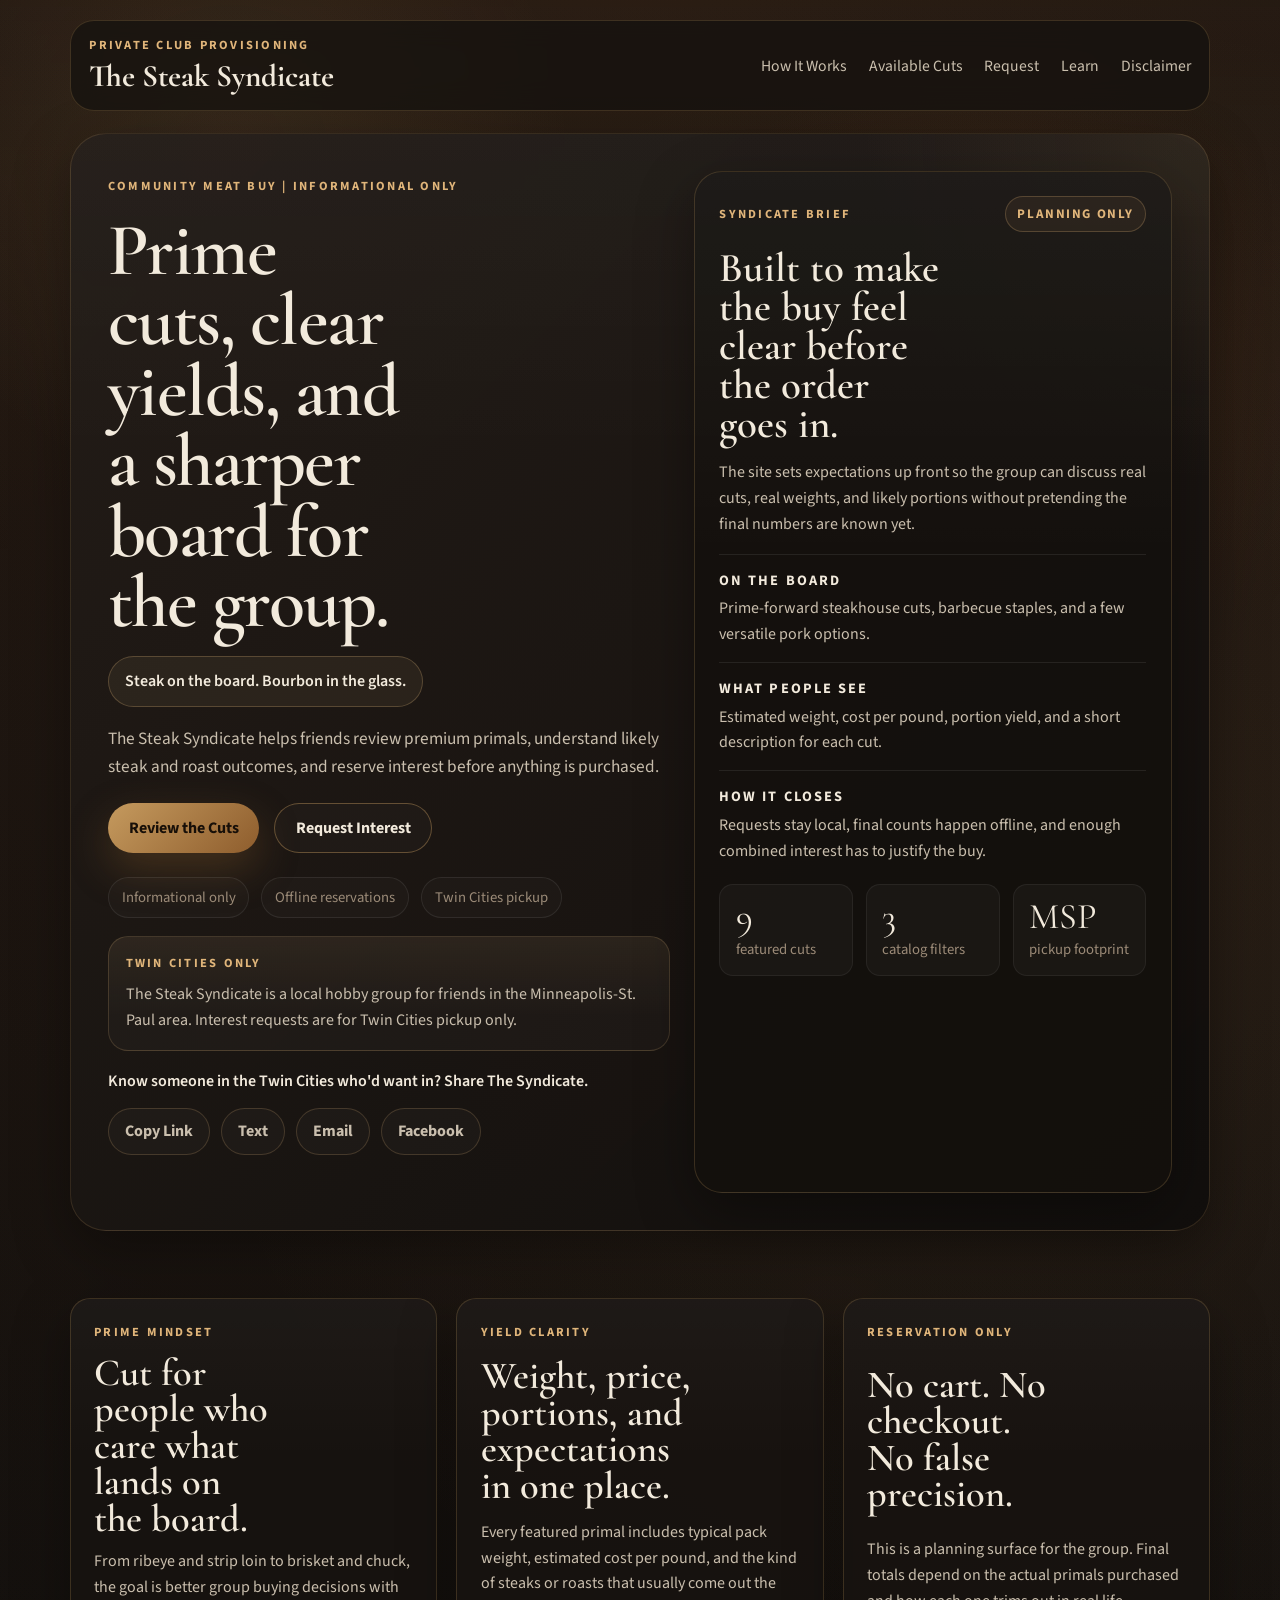
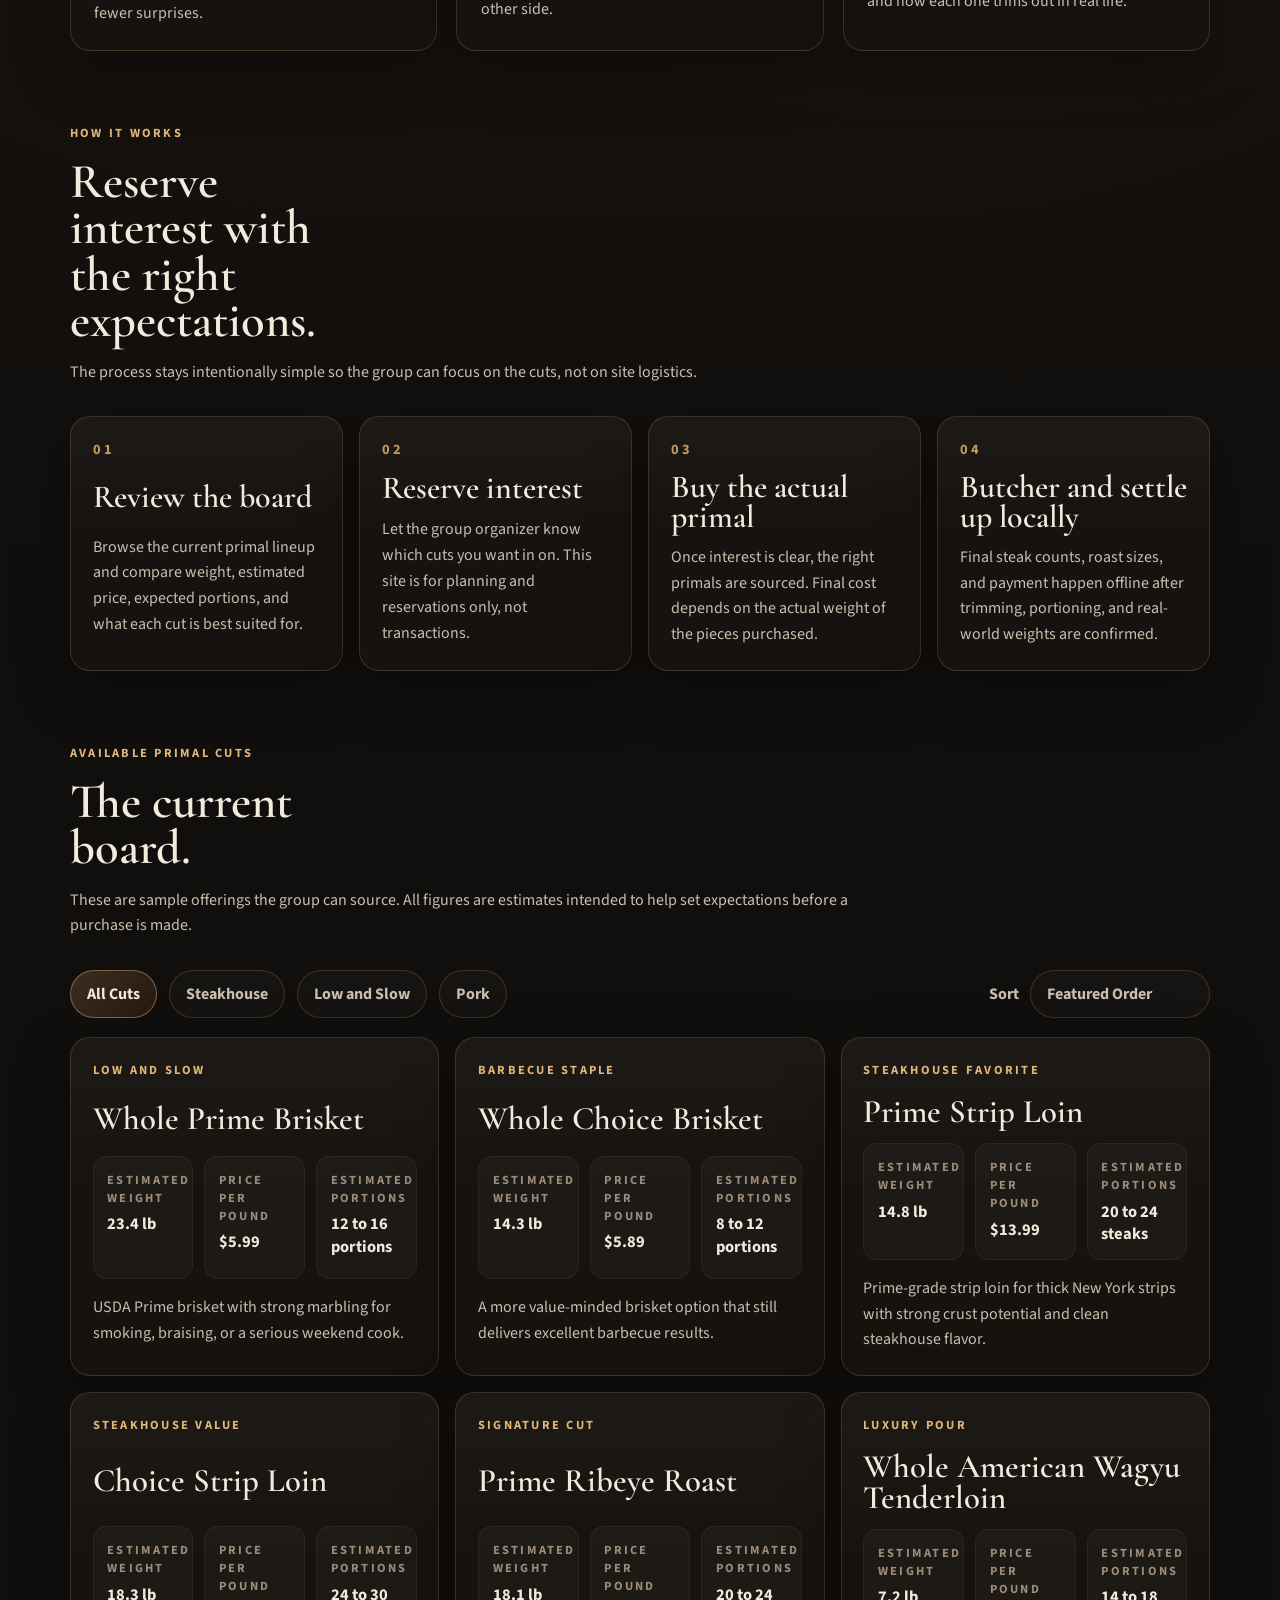
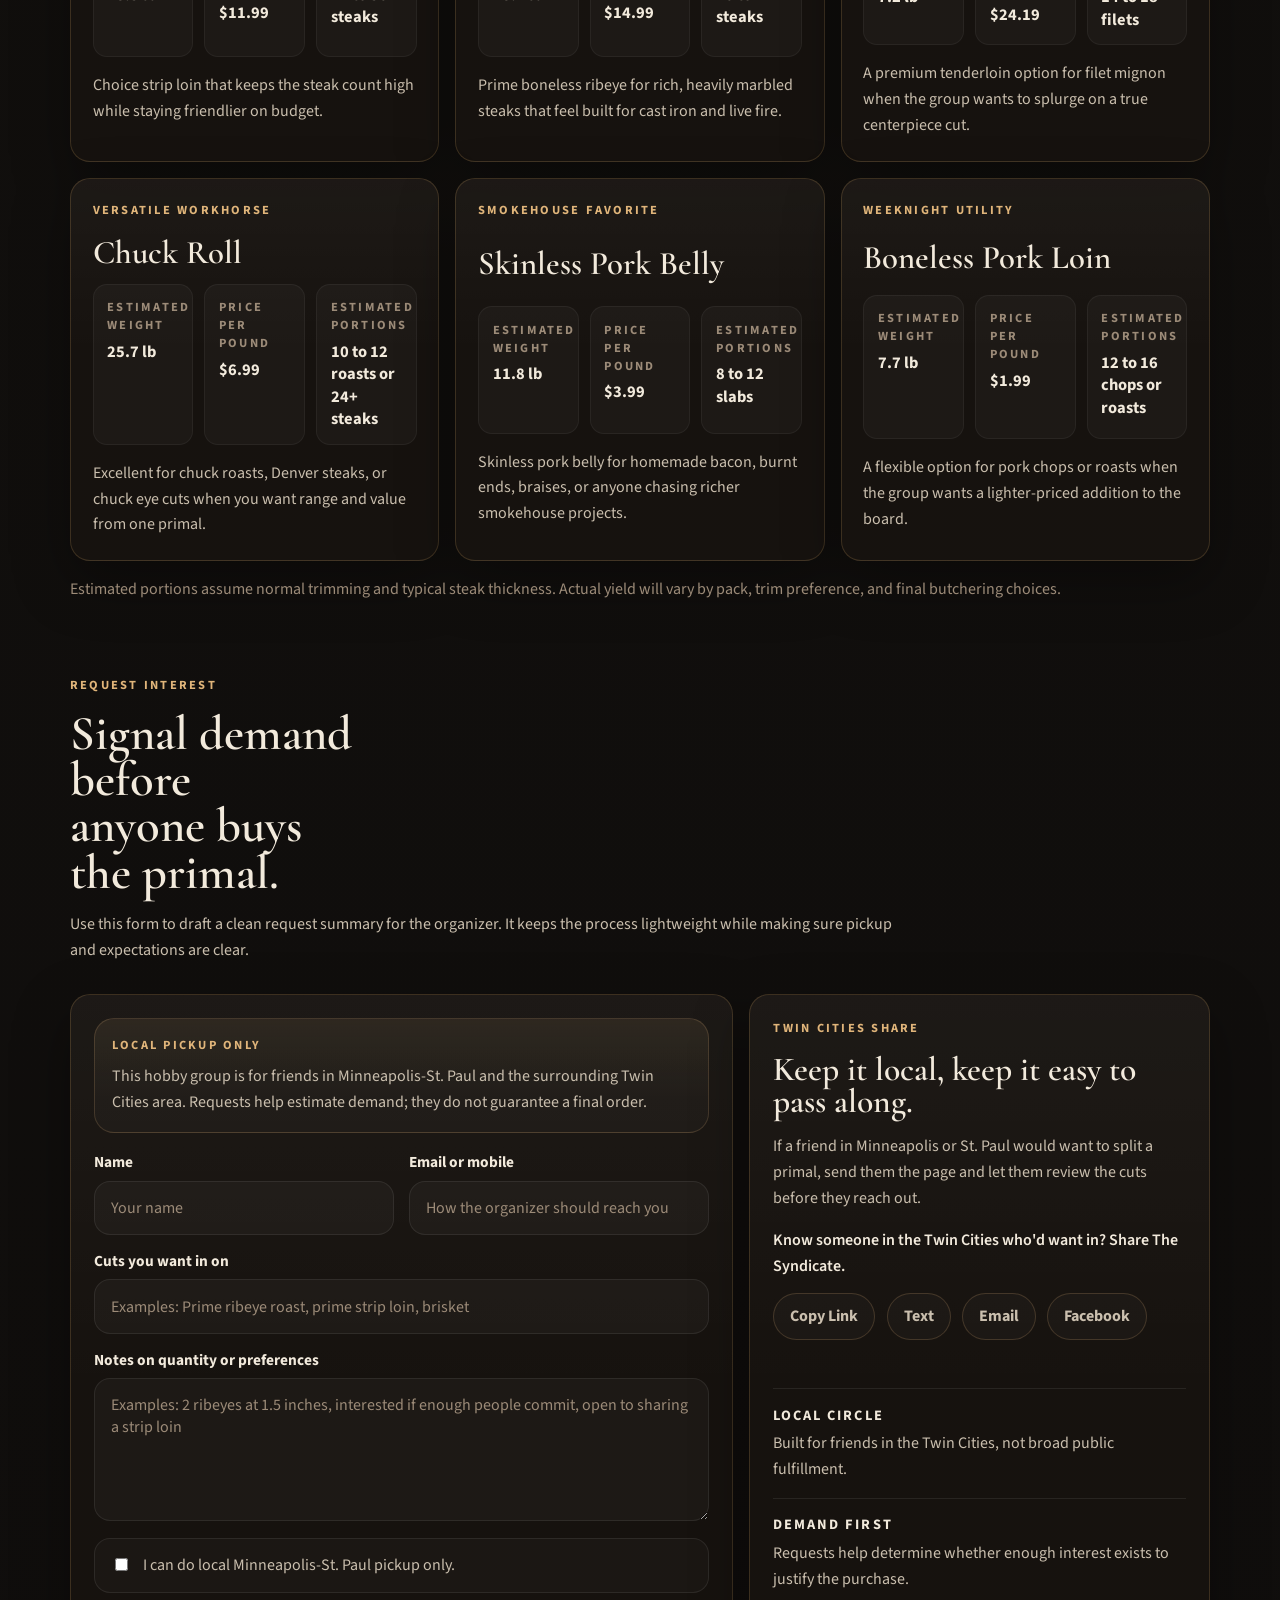
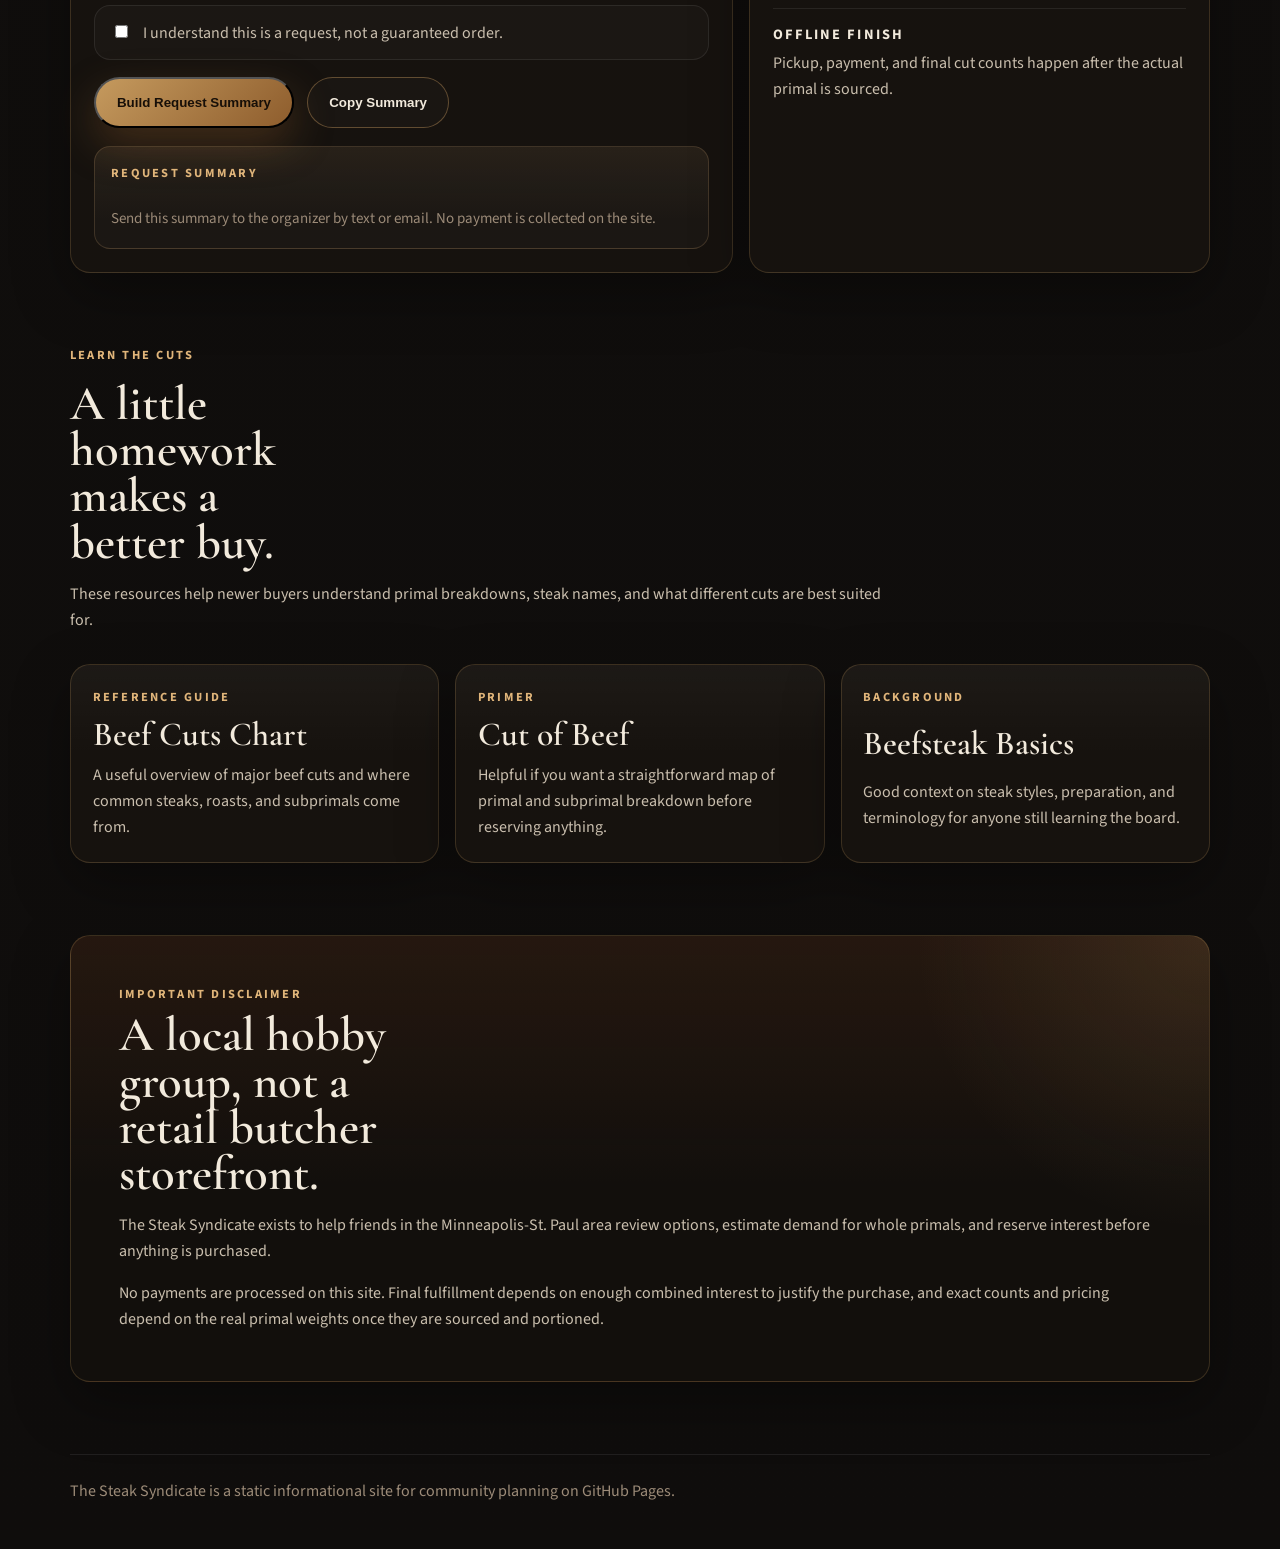
==== index.html @ d4871a05 "order submissions" ====
<!DOCTYPE html>
<html lang="en">
<head>
  <meta charset="UTF-8" />
  <meta name="viewport" content="width=device-width, initial-scale=1.0" />
  <title>The Steak Syndicate | Community Meat Buy Planning</title>
  <meta
    name="description"
    content="The Steak Syndicate helps friends plan premium primal buys, understand yields, and reserve interest before purchase."
  />
  <link rel="preconnect" href="https://fonts.googleapis.com" />
  <link rel="preconnect" href="https://fonts.gstatic.com" crossorigin />
  <link
    href="https://fonts.googleapis.com/css2?family=Cormorant+Garamond:wght@500;600;700&family=Source+Sans+3:wght@400;500;600;700&display=swap"
    rel="stylesheet"
  />
  <link rel="stylesheet" href="styles.css" />
</head>
<body>
  <div class="site-shell">
    <!-- Hero / Navigation -->
    <header class="hero" id="top">
      <div class="hero-overlay"></div>
      <nav class="topbar" aria-label="Primary">
        <a class="brand" href="#top">
          <span class="brand-kicker">Private Club Provisioning</span>
          <span class="brand-name">The Steak Syndicate</span>
        </a>
        <div class="nav-links">
          <a href="#how-it-works">How It Works</a>
          <a href="#cuts">Available Cuts</a>
          <a href="#request">Request</a>
          <a href="#education">Learn</a>
          <a href="#disclaimer">Disclaimer</a>
        </div>
      </nav>

      <div class="hero-frame">
        <div class="hero-grid">
          <div class="hero-copy reveal">
            <p class="eyebrow">Community Meat Buy | Informational Only</p>
            <h1>Prime cuts, clear yields, and a sharper board for the group.</h1>
            <p class="hero-tagline" id="hero-tagline" aria-live="polite">
              Where prime steaks meet bourbon and fire.
            </p>
            <p class="hero-intro">
              The Steak Syndicate helps friends review premium primals, understand likely steak and
              roast outcomes, and reserve interest before anything is purchased.
            </p>
            <div class="hero-actions">
              <a class="button button-primary" href="#cuts">Review the Cuts</a>
              <a class="button button-secondary" href="#request">Request Interest</a>
            </div>
            <div class="hero-meta" aria-label="Hero highlights">
              <span>Informational only</span>
              <span>Offline reservations</span>
              <span>Twin Cities pickup</span>
            </div>
            <div class="local-notice local-notice-hero">
              <p class="local-notice-label">Twin Cities Only</p>
              <p>
                The Steak Syndicate is a local hobby group for friends in the Minneapolis-St. Paul
                area. Interest requests are for Twin Cities pickup only.
              </p>
            </div>
            <div class="share-block share-block-hero" data-share-block>
              <p class="share-prompt">
                Know someone in the Twin Cities who'd want in? Share The Syndicate.
              </p>
              <div class="share-actions" aria-label="Share The Steak Syndicate">
                <button class="share-button" type="button" data-share="copy">Copy Link</button>
                <a class="share-button" href="#" data-share="sms">Text</a>
                <a class="share-button" href="#" data-share="email">Email</a>
                <a class="share-button" href="#" data-share="facebook" target="_blank" rel="noreferrer">
                  Facebook
                </a>
              </div>
              <p class="share-status" data-share-status aria-live="polite"></p>
            </div>
          </div>

          <aside class="hero-panel reveal" aria-label="Syndicate brief">
            <div class="hero-panel-header">
              <p class="panel-label">Syndicate Brief</p>
              <span class="panel-badge">Planning Only</span>
            </div>
            <h2>Built to make the buy feel clear before the order goes in.</h2>
            <p class="panel-copy">
              The site sets expectations up front so the group can discuss real cuts, real weights,
              and likely portions without pretending the final numbers are known yet.
            </p>
            <div class="panel-points">
              <article class="panel-point">
                <span class="panel-point-title">On the board</span>
                <p>Prime-forward steakhouse cuts, barbecue staples, and a few versatile pork options.</p>
              </article>
              <article class="panel-point">
                <span class="panel-point-title">What people see</span>
                <p>Estimated weight, cost per pound, portion yield, and a short description for each cut.</p>
              </article>
              <article class="panel-point">
                <span class="panel-point-title">How it closes</span>
                <p>Requests stay local, final counts happen offline, and enough combined interest has to justify the buy.</p>
              </article>
            </div>
            <div class="hero-stats">
              <div class="stat-card">
                <span class="stat-value">9</span>
                <span class="stat-label">featured cuts</span>
              </div>
              <div class="stat-card">
                <span class="stat-value">3</span>
                <span class="stat-label">catalog filters</span>
              </div>
              <div class="stat-card">
                <span class="stat-value">MSP</span>
                <span class="stat-label">pickup footprint</span>
              </div>
            </div>
          </aside>
        </div>
      </div>
    </header>

    <main>
      <!-- Brand positioning -->
      <section class="section summary reveal" aria-label="Highlights">
        <article class="summary-card">
          <p class="summary-kicker">Prime Mindset</p>
          <h2>Cut for people who care what lands on the board.</h2>
          <p>
            From ribeye and strip loin to brisket and chuck, the goal is better group buying
            decisions with fewer surprises.
          </p>
        </article>
        <article class="summary-card">
          <p class="summary-kicker">Yield Clarity</p>
          <h2>Weight, price, portions, and expectations in one place.</h2>
          <p>
            Every featured primal includes typical pack weight, estimated cost per pound, and the
            kind of steaks or roasts that usually come out the other side.
          </p>
        </article>
        <article class="summary-card">
          <p class="summary-kicker">Reservation Only</p>
          <h2>No cart. No checkout. No false precision.</h2>
          <p>
            This is a planning surface for the group. Final totals depend on the actual primals
            purchased and how each one trims out in real life.
          </p>
        </article>
      </section>

      <!-- Process section -->
      <section class="section reveal" id="how-it-works">
        <div class="section-heading">
          <p class="eyebrow">How It Works</p>
          <h2>Reserve interest with the right expectations.</h2>
          <p>
            The process stays intentionally simple so the group can focus on the cuts, not on site
            logistics.
          </p>
        </div>

        <div class="process-grid">
          <article class="process-card">
            <span class="step-number">01</span>
            <h3>Review the board</h3>
            <p>
              Browse the current primal lineup and compare weight, estimated price, expected
              portions, and what each cut is best suited for.
            </p>
          </article>
          <article class="process-card">
            <span class="step-number">02</span>
            <h3>Reserve interest</h3>
            <p>
              Let the group organizer know which cuts you want in on. This site is for planning and
              reservations only, not transactions.
            </p>
          </article>
          <article class="process-card">
            <span class="step-number">03</span>
            <h3>Buy the actual primal</h3>
            <p>
              Once interest is clear, the right primals are sourced. Final cost depends on the
              actual weight of the pieces purchased.
            </p>
          </article>
          <article class="process-card">
            <span class="step-number">04</span>
            <h3>Butcher and settle up locally</h3>
            <p>
              Final steak counts, roast sizes, and payment happen offline after trimming, portioning,
              and real-world weights are confirmed.
            </p>
          </article>
        </div>
      </section>

      <!-- Catalog section -->
      <section class="section reveal" id="cuts">
        <div class="section-heading">
          <p class="eyebrow">Available Primal Cuts</p>
          <h2>The current board.</h2>
          <p>
            These are sample offerings the group can source. All figures are estimates intended to
            help set expectations before a purchase is made.
          </p>
        </div>

        <div class="catalog-toolbar">
          <div class="filter-group" aria-label="Catalog filters">
            <button class="filter-chip is-active" type="button" data-filter="all" aria-pressed="true">
              All Cuts
            </button>
            <button class="filter-chip" type="button" data-filter="steakhouse" aria-pressed="false">
              Steakhouse
            </button>
            <button class="filter-chip" type="button" data-filter="slow-cook" aria-pressed="false">
              Low and Slow
            </button>
            <button class="filter-chip" type="button" data-filter="pork" aria-pressed="false">
              Pork
            </button>
          </div>

          <label class="sort-control" for="sort-cuts">
            <span>Sort</span>
            <select id="sort-cuts" name="sort-cuts">
              <option value="featured">Featured Order</option>
              <option value="price-high">Highest Price</option>
              <option value="price-low">Lowest Price</option>
              <option value="weight-high">Heaviest Weight</option>
              <option value="weight-low">Lightest Weight</option>
            </select>
          </label>
        </div>

        <div class="cuts-grid" id="cuts-grid">
          <article class="cut-card" data-category="slow-cook" data-price="5.99" data-weight="23.4" data-featured="1">
            <p class="cut-type">Low and Slow</p>
            <h3>Whole Prime Brisket</h3>
            <div class="cut-metrics">
              <div>
                <span class="metric-label">Estimated Weight</span>
                <strong>23.4 lb</strong>
              </div>
              <div>
                <span class="metric-label">Price Per Pound</span>
                <strong>$5.99</strong>
              </div>
              <div>
                <span class="metric-label">Estimated Portions</span>
                <strong>12 to 16 portions</strong>
              </div>
            </div>
            <p class="cut-description">
              USDA Prime brisket with strong marbling for smoking, braising, or a serious weekend
              cook.
            </p>
          </article>

          <article class="cut-card" data-category="slow-cook" data-price="5.89" data-weight="14.3" data-featured="2">
            <p class="cut-type">Barbecue Staple</p>
            <h3>Whole Choice Brisket</h3>
            <div class="cut-metrics">
              <div>
                <span class="metric-label">Estimated Weight</span>
                <strong>14.3 lb</strong>
              </div>
              <div>
                <span class="metric-label">Price Per Pound</span>
                <strong>$5.89</strong>
              </div>
              <div>
                <span class="metric-label">Estimated Portions</span>
                <strong>8 to 12 portions</strong>
              </div>
            </div>
            <p class="cut-description">
              A more value-minded brisket option that still delivers excellent barbecue results.
            </p>
          </article>

          <article class="cut-card" data-category="steakhouse" data-price="13.99" data-weight="14.8" data-featured="3">
            <p class="cut-type">Steakhouse Favorite</p>
            <h3>Prime Strip Loin</h3>
            <div class="cut-metrics">
              <div>
                <span class="metric-label">Estimated Weight</span>
                <strong>14.8 lb</strong>
              </div>
              <div>
                <span class="metric-label">Price Per Pound</span>
                <strong>$13.99</strong>
              </div>
              <div>
                <span class="metric-label">Estimated Portions</span>
                <strong>20 to 24 steaks</strong>
              </div>
            </div>
            <p class="cut-description">
              Prime-grade strip loin for thick New York strips with strong crust potential and clean
              steakhouse flavor.
            </p>
          </article>

          <article class="cut-card" data-category="steakhouse" data-price="11.99" data-weight="18.3" data-featured="4">
            <p class="cut-type">Steakhouse Value</p>
            <h3>Choice Strip Loin</h3>
            <div class="cut-metrics">
              <div>
                <span class="metric-label">Estimated Weight</span>
                <strong>18.3 lb</strong>
              </div>
              <div>
                <span class="metric-label">Price Per Pound</span>
                <strong>$11.99</strong>
              </div>
              <div>
                <span class="metric-label">Estimated Portions</span>
                <strong>24 to 30 steaks</strong>
              </div>
            </div>
            <p class="cut-description">
              Choice strip loin that keeps the steak count high while staying friendlier on budget.
            </p>
          </article>

          <article class="cut-card" data-category="steakhouse" data-price="14.99" data-weight="18.1" data-featured="5">
            <p class="cut-type">Signature Cut</p>
            <h3>Prime Ribeye Roast</h3>
            <div class="cut-metrics">
              <div>
                <span class="metric-label">Estimated Weight</span>
                <strong>18.1 lb</strong>
              </div>
              <div>
                <span class="metric-label">Price Per Pound</span>
                <strong>$14.99</strong>
              </div>
              <div>
                <span class="metric-label">Estimated Portions</span>
                <strong>20 to 24 steaks</strong>
              </div>
            </div>
            <p class="cut-description">
              Prime boneless ribeye for rich, heavily marbled steaks that feel built for cast iron
              and live fire.
            </p>
          </article>

          <article class="cut-card" data-category="steakhouse" data-price="24.19" data-weight="7.2" data-featured="6">
            <p class="cut-type">Luxury Pour</p>
            <h3>Whole American Wagyu Tenderloin</h3>
            <div class="cut-metrics">
              <div>
                <span class="metric-label">Estimated Weight</span>
                <strong>7.2 lb</strong>
              </div>
              <div>
                <span class="metric-label">Price Per Pound</span>
                <strong>$24.19</strong>
              </div>
              <div>
                <span class="metric-label">Estimated Portions</span>
                <strong>14 to 18 filets</strong>
              </div>
            </div>
            <p class="cut-description">
              A premium tenderloin option for filet mignon when the group wants to splurge on a true
              centerpiece cut.
            </p>
          </article>

          <article class="cut-card" data-category="slow-cook" data-price="6.99" data-weight="25.7" data-featured="7">
            <p class="cut-type">Versatile Workhorse</p>
            <h3>Chuck Roll</h3>
            <div class="cut-metrics">
              <div>
                <span class="metric-label">Estimated Weight</span>
                <strong>25.7 lb</strong>
              </div>
              <div>
                <span class="metric-label">Price Per Pound</span>
                <strong>$6.99</strong>
              </div>
              <div>
                <span class="metric-label">Estimated Portions</span>
                <strong>10 to 12 roasts or 24+ steaks</strong>
              </div>
            </div>
            <p class="cut-description">
              Excellent for chuck roasts, Denver steaks, or chuck eye cuts when you want range and
              value from one primal.
            </p>
          </article>

          <article class="cut-card" data-category="pork" data-price="3.99" data-weight="11.8" data-featured="8">
            <p class="cut-type">Smokehouse Favorite</p>
            <h3>Skinless Pork Belly</h3>
            <div class="cut-metrics">
              <div>
                <span class="metric-label">Estimated Weight</span>
                <strong>11.8 lb</strong>
              </div>
              <div>
                <span class="metric-label">Price Per Pound</span>
                <strong>$3.99</strong>
              </div>
              <div>
                <span class="metric-label">Estimated Portions</span>
                <strong>8 to 12 slabs</strong>
              </div>
            </div>
            <p class="cut-description">
              Skinless pork belly for homemade bacon, burnt ends, braises, or anyone chasing richer
              smokehouse projects.
            </p>
          </article>

          <article class="cut-card" data-category="pork" data-price="1.99" data-weight="7.7" data-featured="9">
            <p class="cut-type">Weeknight Utility</p>
            <h3>Boneless Pork Loin</h3>
            <div class="cut-metrics">
              <div>
                <span class="metric-label">Estimated Weight</span>
                <strong>7.7 lb</strong>
              </div>
              <div>
                <span class="metric-label">Price Per Pound</span>
                <strong>$1.99</strong>
              </div>
              <div>
                <span class="metric-label">Estimated Portions</span>
                <strong>12 to 16 chops or roasts</strong>
              </div>
            </div>
            <p class="cut-description">
              A flexible option for pork chops or roasts when the group wants a lighter-priced
              addition to the board.
            </p>
          </article>
        </div>

        <p class="catalog-note" id="catalog-empty" hidden>
          No cuts match that filter right now.
        </p>
        <p class="catalog-footnote">
          Estimated portions assume normal trimming and typical steak thickness. Actual yield will
          vary by pack, trim preference, and final butchering choices.
        </p>
      </section>

      <!-- Request section -->
      <section class="section reveal" id="request">
        <div class="section-heading">
          <p class="eyebrow">Request Interest</p>
          <h2>Signal demand before anyone buys the primal.</h2>
          <p>
            Use this form to draft a clean request summary for the organizer. It keeps the process
            lightweight while making sure pickup and expectations are clear.
          </p>
        </div>

        <div class="request-grid">
          <div class="request-card">
            <div class="local-notice">
              <p class="local-notice-label">Local Pickup Only</p>
              <p>
                This hobby group is for friends in Minneapolis-St. Paul and the surrounding Twin
                Cities area. Requests help estimate demand; they do not guarantee a final order.
              </p>
            </div>

            <form class="request-form" id="request-form">
              <div class="form-grid">
                <label class="form-field">
                  <span>Name</span>
                  <input type="text" name="name" placeholder="Your name" required />
                </label>
                <label class="form-field">
                  <span>Email or mobile</span>
                  <input type="text" name="contact" placeholder="How the organizer should reach you" required />
                </label>
                <label class="form-field form-field-wide">
                  <span>Cuts you want in on</span>
                  <input
                    type="text"
                    name="cuts"
                    placeholder="Examples: Prime ribeye roast, prime strip loin, brisket"
                    required
                  />
                </label>
                <label class="form-field form-field-wide">
                  <span>Notes on quantity or preferences</span>
                  <textarea
                    name="notes"
                    rows="5"
                    placeholder="Examples: 2 ribeyes at 1.5 inches, interested if enough people commit, open to sharing a strip loin"
                  ></textarea>
                </label>
              </div>

              <div class="checkbox-stack">
                <label class="checkbox-row">
                  <input type="checkbox" name="pickupOnly" required />
                  <span>I can do local Minneapolis-St. Paul pickup only.</span>
                </label>
                <label class="checkbox-row">
                  <input type="checkbox" name="requestOnly" required />
                  <span>I understand this is a request, not a guaranteed order.</span>
                </label>
              </div>

              <div class="request-actions">
                <button class="button button-primary" type="submit">Build Request Summary</button>
                <button class="button button-secondary" type="button" id="copy-request" disabled>
                  Copy Summary
                </button>
              </div>
            </form>

            <div class="request-output" id="request-output" hidden>
              <p class="request-output-label">Request Summary</p>
              <pre id="request-output-text"></pre>
              <p class="request-output-note">
                Send this summary to the organizer by text or email. No payment is collected on the
                site.
              </p>
            </div>
          </div>

          <aside class="request-sidecard">
            <p class="panel-label">Twin Cities Share</p>
            <h3>Keep it local, keep it easy to pass along.</h3>
            <p>
              If a friend in Minneapolis or St. Paul would want to split a primal, send them the
              page and let them review the cuts before they reach out.
            </p>
            <div class="share-block share-block-side" data-share-block>
              <p class="share-prompt">
                Know someone in the Twin Cities who'd want in? Share The Syndicate.
              </p>
              <div class="share-actions" aria-label="Share The Steak Syndicate">
                <button class="share-button" type="button" data-share="copy">Copy Link</button>
                <a class="share-button" href="#" data-share="sms">Text</a>
                <a class="share-button" href="#" data-share="email">Email</a>
                <a class="share-button" href="#" data-share="facebook" target="_blank" rel="noreferrer">
                  Facebook
                </a>
              </div>
              <p class="share-status" data-share-status aria-live="polite"></p>
            </div>
            <div class="request-side-points">
              <div>
                <span class="panel-point-title">Local circle</span>
                <p>Built for friends in the Twin Cities, not broad public fulfillment.</p>
              </div>
              <div>
                <span class="panel-point-title">Demand first</span>
                <p>Requests help determine whether enough interest exists to justify the purchase.</p>
              </div>
              <div>
                <span class="panel-point-title">Offline finish</span>
                <p>Pickup, payment, and final cut counts happen after the actual primal is sourced.</p>
              </div>
            </div>
          </aside>
        </div>
      </section>

      <!-- Educational resources -->
      <section class="section reveal" id="education">
        <div class="section-heading">
          <p class="eyebrow">Learn the Cuts</p>
          <h2>A little homework makes a better buy.</h2>
          <p>
            These resources help newer buyers understand primal breakdowns, steak names, and what
            different cuts are best suited for.
          </p>
        </div>

        <div class="resource-grid">
          <a class="resource-card" href="https://www.beefitswhatsfordinner.com/cuts" target="_blank" rel="noreferrer">
            <p class="resource-label">Reference Guide</p>
            <h3>Beef Cuts Chart</h3>
            <p>
              A useful overview of major beef cuts and where common steaks, roasts, and subprimals
              come from.
            </p>
          </a>
          <a class="resource-card" href="https://en.wikipedia.org/wiki/Cut_of_beef" target="_blank" rel="noreferrer">
            <p class="resource-label">Primer</p>
            <h3>Cut of Beef</h3>
            <p>
              Helpful if you want a straightforward map of primal and subprimal breakdown before
              reserving anything.
            </p>
          </a>
          <a class="resource-card" href="https://en.wikipedia.org/wiki/Beefsteak" target="_blank" rel="noreferrer">
            <p class="resource-label">Background</p>
            <h3>Beefsteak Basics</h3>
            <p>
              Good context on steak styles, preparation, and terminology for anyone still learning
              the board.
            </p>
          </a>
        </div>
      </section>

      <!-- Disclaimer -->
      <section class="section reveal" id="disclaimer">
        <div class="disclaimer-card">
          <p class="eyebrow">Important Disclaimer</p>
          <h2>A local hobby group, not a retail butcher storefront.</h2>
          <p>
            The Steak Syndicate exists to help friends in the Minneapolis-St. Paul area review
            options, estimate demand for whole primals, and reserve interest before anything is
            purchased.
          </p>
          <p>
            No payments are processed on this site. Final fulfillment depends on enough combined
            interest to justify the purchase, and exact counts and pricing depend on the real primal
            weights once they are sourced and portioned.
          </p>
        </div>
      </section>
    </main>

    <!-- Footer -->
    <footer class="footer">
      <p>The Steak Syndicate is a static informational site for community planning on GitHub Pages.</p>
    </footer>
  </div>

  <script src="script.js"></script>
</body>
</html>
---- styles.css ----
/* ------------------------------ */
/* Design tokens and page frame   */
/* ------------------------------ */

:root {
  --bg: #120f0d;
  --bg-elevated: #1b1613;
  --bg-soft: #241d18;
  --panel: rgba(27, 22, 19, 0.78);
  --panel-strong: rgba(18, 15, 13, 0.88);
  --line: rgba(197, 154, 94, 0.22);
  --line-strong: rgba(197, 154, 94, 0.42);
  --text: #f2eadc;
  --text-soft: #cabfae;
  --text-muted: #9c8b78;
  --accent: #c59a5e;
  --accent-strong: #e0b57a;
  --accent-deep: #8e5d2d;
  --burnt: #7c3f1f;
  --shadow: 0 20px 56px rgba(0, 0, 0, 0.34);
  --radius-lg: 28px;
  --radius-md: 20px;
  --radius-sm: 14px;
  --content-width: 1140px;
}

*,
*::before,
*::after {
  box-sizing: border-box;
}

html {
  scroll-behavior: smooth;
}

body {
  margin: 0;
  color: var(--text);
  font-family: "Source Sans 3", sans-serif;
  background:
    radial-gradient(circle at top, rgba(140, 78, 37, 0.14), transparent 30%),
    radial-gradient(circle at 82% 14%, rgba(197, 154, 94, 0.08), transparent 16%),
    linear-gradient(180deg, #17120f 0%, #110f0d 36%, #0f0d0c 100%);
  min-height: 100vh;
}

body::before {
  content: "";
  position: fixed;
  inset: 0;
  pointer-events: none;
  background:
    linear-gradient(135deg, rgba(255, 255, 255, 0.012), transparent 25%),
    repeating-linear-gradient(
      135deg,
      rgba(255, 255, 255, 0.012) 0,
      rgba(255, 255, 255, 0.012) 1px,
      transparent 1px,
      transparent 14px
    );
  opacity: 0.14;
}

a {
  color: inherit;
  text-decoration: none;
}

img {
  max-width: 100%;
  display: block;
}

.site-shell {
  position: relative;
  overflow: hidden;
}

/* ------------------------------ */
/* Shared typography and sections */
/* ------------------------------ */

.section,
.topbar,
.hero-frame,
.footer {
  width: min(calc(100% - 2rem), var(--content-width));
  margin: 0 auto;
}

.section {
  padding: 0 0 4.5rem;
}

.eyebrow,
.summary-kicker,
.panel-label,
.cut-type,
.resource-label,
.metric-label,
.brand-kicker,
.local-notice-label,
.request-output-label {
  letter-spacing: 0.18em;
  text-transform: uppercase;
  font-size: 0.78rem;
  font-weight: 700;
}

.eyebrow,
.summary-kicker,
.panel-label,
.resource-label,
.brand-kicker,
.local-notice-label,
.request-output-label {
  color: var(--accent-strong);
}

h1,
h2,
h3 {
  margin: 0;
  font-family: "Cormorant Garamond", serif;
  line-height: 0.95;
  font-weight: 600;
}

h1 {
  font-size: clamp(3.1rem, 5.8vw, 5.1rem);
  max-width: 9.5ch;
  text-wrap: balance;
  letter-spacing: -0.02em;
}

h2 {
  font-size: clamp(2.2rem, 3.8vw, 3.3rem);
  max-width: 13ch;
  text-wrap: balance;
}

h3 {
  font-size: 2rem;
}

p {
  margin: 0;
  color: var(--text-soft);
  line-height: 1.62;
  font-size: 1rem;
}

.section-heading {
  display: grid;
  gap: 1rem;
  margin-bottom: 1.9rem;
}

.section-heading p:last-child {
  max-width: 52rem;
}

/* ------------------------------ */
/* Hero and navigation            */
/* ------------------------------ */

.hero {
  position: relative;
  padding: 1.25rem 0 4.2rem;
  isolation: isolate;
}

.hero-overlay {
  position: absolute;
  inset: 0;
  z-index: -1;
  background:
    radial-gradient(circle at 18% 12%, rgba(197, 154, 94, 0.1), transparent 22%),
    radial-gradient(circle at 78% 30%, rgba(124, 63, 31, 0.16), transparent 26%),
    linear-gradient(180deg, rgba(0, 0, 0, 0.1), transparent 28%),
    linear-gradient(180deg, rgba(197, 154, 94, 0.05), transparent 44%);
}

.topbar {
  display: flex;
  align-items: center;
  justify-content: space-between;
  gap: 1.25rem;
  padding: 0.95rem 1.15rem;
  border: 1px solid var(--line);
  border-radius: 24px;
  background: rgba(20, 17, 14, 0.72);
  backdrop-filter: blur(14px);
  position: sticky;
  top: 1rem;
  z-index: 10;
}

.brand {
  display: inline-flex;
  flex-direction: column;
  gap: 0.18rem;
}

.brand-name {
  font-family: "Cormorant Garamond", serif;
  font-size: 1.95rem;
  font-weight: 700;
}

.nav-links {
  display: flex;
  align-items: center;
  gap: 1.35rem;
  flex-wrap: wrap;
}

.nav-links a {
  color: var(--text-soft);
  font-size: 0.98rem;
  transition: color 180ms ease, transform 180ms ease;
}

.nav-links a:hover,
.nav-links a:focus-visible {
  color: var(--text);
  transform: translateY(-1px);
}

.hero-grid {
  display: grid;
  width: 100%;
  grid-template-columns: minmax(0, 1.08fr) minmax(320px, 0.92fr);
  gap: 1.5rem;
  align-items: stretch;
}

.hero-frame {
  margin-top: 1.35rem;
  padding: 2.3rem;
  border: 1px solid rgba(197, 154, 94, 0.18);
  border-radius: 36px;
  background:
    radial-gradient(circle at top right, rgba(197, 154, 94, 0.1), transparent 22%),
    linear-gradient(180deg, rgba(255, 255, 255, 0.025), transparent 30%),
    linear-gradient(135deg, rgba(35, 29, 24, 0.96), rgba(18, 15, 13, 0.98));
  box-shadow: var(--shadow);
}

.hero-copy {
  display: grid;
  align-content: center;
  gap: 1.15rem;
  padding: 0.35rem 0;
}

.hero-tagline {
  display: inline-block;
  width: fit-content;
  max-width: 34rem;
  padding: 0.7rem 1rem;
  border: 1px solid rgba(224, 181, 122, 0.26);
  border-radius: 999px;
  background: rgba(229, 194, 137, 0.07);
  color: var(--text);
  font-size: 1rem;
  font-weight: 600;
  opacity: 0;
  transform: translateY(8px);
  transition: transform 280ms ease, opacity 280ms ease;
}

.hero-tagline.is-ready {
  transform: translateY(0);
  opacity: 1;
}

.hero-intro {
  max-width: 35rem;
  font-size: 1.08rem;
}

.hero-meta {
  display: flex;
  flex-wrap: wrap;
  gap: 0.75rem;
  padding-top: 0.35rem;
}

.hero-meta span {
  padding: 0.55rem 0.8rem;
  border: 1px solid rgba(255, 255, 255, 0.08);
  border-radius: 999px;
  color: var(--text-muted);
  font-size: 0.92rem;
  background: rgba(255, 255, 255, 0.02);
}

.local-notice {
  display: grid;
  gap: 0.55rem;
  padding: 1rem 1.05rem;
  border: 1px solid rgba(224, 181, 122, 0.18);
  border-radius: var(--radius-md);
  background:
    linear-gradient(180deg, rgba(197, 154, 94, 0.08), transparent 70%),
    rgba(255, 255, 255, 0.025);
}

.local-notice-hero {
  max-width: 36rem;
}

.share-block {
  display: grid;
  gap: 0.8rem;
}

.share-block-hero {
  max-width: 39rem;
}

.share-prompt {
  color: var(--text);
  font-weight: 600;
}

.share-actions {
  display: flex;
  flex-wrap: wrap;
  gap: 0.7rem;
}

.share-button {
  display: inline-flex;
  align-items: center;
  justify-content: center;
  min-height: 2.9rem;
  padding: 0.72rem 1rem;
  border-radius: 999px;
  border: 1px solid rgba(224, 181, 122, 0.2);
  background: rgba(255, 255, 255, 0.025);
  color: var(--text-soft);
  font: inherit;
  font-weight: 700;
  cursor: pointer;
  transition:
    transform 180ms ease,
    border-color 180ms ease,
    color 180ms ease,
    background-color 180ms ease;
}

.share-button:hover,
.share-button:focus-visible {
  transform: translateY(-1px);
  color: var(--text);
  border-color: rgba(224, 181, 122, 0.34);
  background: rgba(197, 154, 94, 0.08);
}

.share-status {
  min-height: 1.25rem;
  color: var(--text-muted);
  font-size: 0.92rem;
}

.hero-actions {
  display: flex;
  flex-wrap: wrap;
  gap: 0.9rem;
  padding-top: 0.2rem;
}

.button {
  display: inline-flex;
  align-items: center;
  justify-content: center;
  min-height: 3.15rem;
  padding: 0.82rem 1.3rem;
  border-radius: 999px;
  font-weight: 700;
  transition:
    transform 180ms ease,
    border-color 180ms ease,
    background-color 180ms ease,
    box-shadow 180ms ease;
}

.button:hover,
.button:focus-visible {
  transform: translateY(-2px);
}

.button-primary {
  background: linear-gradient(135deg, var(--accent) 0%, var(--accent-deep) 100%);
  color: #170f08;
  box-shadow: 0 16px 40px rgba(142, 93, 45, 0.36);
}

.button-primary:hover,
.button-primary:focus-visible {
  box-shadow: 0 18px 44px rgba(142, 93, 45, 0.42);
}

.button-secondary {
  border: 1px solid var(--line-strong);
  background: rgba(255, 255, 255, 0.02);
  color: var(--text);
}

.hero-panel {
  display: grid;
  align-content: start;
  gap: 1rem;
  padding: 1.55rem;
  border: 1px solid var(--line);
  border-radius: var(--radius-lg);
  background:
    linear-gradient(180deg, rgba(255, 255, 255, 0.045), transparent 38%),
    rgba(20, 16, 13, 0.88);
  box-shadow: var(--shadow);
}

.hero-panel-header {
  display: flex;
  align-items: center;
  justify-content: space-between;
  gap: 1rem;
}

.panel-badge {
  padding: 0.48rem 0.72rem;
  border-radius: 999px;
  border: 1px solid rgba(224, 181, 122, 0.24);
  background: rgba(197, 154, 94, 0.08);
  color: var(--accent-strong);
  font-size: 0.82rem;
  font-weight: 700;
  letter-spacing: 0.12em;
  text-transform: uppercase;
}

.hero-panel h2 {
  font-size: clamp(1.95rem, 3.2vw, 2.7rem);
  max-width: 12ch;
  margin: 0.1rem 0 0;
}

.panel-copy {
  max-width: 32rem;
}

.panel-points {
  display: grid;
  gap: 0.85rem;
}

.panel-point {
  padding-top: 0.95rem;
  border-top: 1px solid rgba(255, 255, 255, 0.08);
}

.panel-point-title {
  display: block;
  margin-bottom: 0.35rem;
  color: var(--text);
  font-size: 0.9rem;
  font-weight: 700;
  letter-spacing: 0.14em;
  text-transform: uppercase;
}

.hero-stats {
  display: grid;
  grid-template-columns: repeat(3, minmax(0, 1fr));
  gap: 0.8rem;
  margin-top: 0.2rem;
}

.stat-card {
  padding: 0.95rem;
  border-radius: var(--radius-sm);
  border: 1px solid rgba(255, 255, 255, 0.06);
  background: rgba(255, 255, 255, 0.03);
}

.stat-value {
  display: block;
  color: var(--text);
  font-family: "Cormorant Garamond", serif;
  font-size: 2.25rem;
  line-height: 0.95;
}

.stat-label {
  display: block;
  color: var(--text-muted);
  margin-top: 0.3rem;
  font-size: 0.92rem;
}

/* ------------------------------ */
/* Highlight cards               */
/* ------------------------------ */

.summary {
  display: grid;
  grid-template-columns: repeat(3, minmax(0, 1fr));
  gap: 1.2rem;
  margin-top: 0;
}

.summary-card,
.process-card,
.cut-card,
.resource-card,
.disclaimer-card {
  border: 1px solid var(--line);
  border-radius: var(--radius-md);
  background:
    linear-gradient(180deg, rgba(255, 255, 255, 0.03), transparent 46%),
    rgba(23, 19, 16, 0.92);
  box-shadow: var(--shadow);
}

.summary-card {
  padding: 1.45rem;
  display: grid;
  gap: 0.75rem;
}

.summary-card h2 {
  font-size: clamp(2rem, 3vw, 2.8rem);
  max-width: 12ch;
}

/* ------------------------------ */
/* Process section                */
/* ------------------------------ */

.process-grid {
  display: grid;
  grid-template-columns: repeat(4, minmax(0, 1fr));
  gap: 1rem;
}

.process-card {
  padding: 1.35rem;
  display: grid;
  gap: 0.75rem;
}

.step-number {
  color: var(--accent);
  font-size: 0.9rem;
  font-weight: 700;
  letter-spacing: 0.24em;
}

.process-card h3 {
  font-size: 2rem;
}

/* ------------------------------ */
/* Catalog section                */
/* ------------------------------ */

.catalog-toolbar {
  display: flex;
  align-items: center;
  justify-content: space-between;
  gap: 1rem;
  margin-bottom: 1.2rem;
  flex-wrap: wrap;
}

.filter-group {
  display: flex;
  gap: 0.75rem;
  flex-wrap: wrap;
}

.filter-chip,
.sort-control select {
  border-radius: 999px;
  border: 1px solid var(--line);
  background: rgba(255, 255, 255, 0.025);
  color: var(--text-soft);
}

.filter-chip {
  padding: 0.76rem 1rem;
  font: inherit;
  font-weight: 700;
  cursor: pointer;
  transition:
    color 180ms ease,
    border-color 180ms ease,
    background-color 180ms ease,
    transform 180ms ease;
}

.filter-chip:hover,
.filter-chip:focus-visible {
  color: var(--text);
  border-color: var(--line-strong);
  transform: translateY(-1px);
}

.filter-chip.is-active {
  background: linear-gradient(135deg, rgba(197, 154, 94, 0.22), rgba(124, 63, 31, 0.22));
  color: var(--text);
  border-color: rgba(224, 181, 122, 0.44);
}

.sort-control {
  display: inline-flex;
  align-items: center;
  gap: 0.7rem;
  color: var(--text-soft);
  font-weight: 700;
}

.sort-control select {
  min-width: 180px;
  padding: 0.76rem 1rem;
  font: inherit;
  appearance: none;
  cursor: pointer;
}

.cuts-grid {
  display: grid;
  grid-template-columns: repeat(3, minmax(0, 1fr));
  gap: 1rem;
}

.cut-card {
  padding: 1.35rem;
  display: grid;
  gap: 1rem;
  transition:
    transform 220ms ease,
    border-color 220ms ease,
    box-shadow 220ms ease;
}

.cut-card:hover,
.cut-card:focus-within {
  transform: translateY(-4px);
  border-color: rgba(224, 181, 122, 0.34);
  box-shadow: 0 28px 75px rgba(0, 0, 0, 0.46);
}

.cut-card h3 {
  font-size: 2.05rem;
}

.cut-type {
  color: var(--accent-strong);
}

.cut-metrics {
  display: grid;
  grid-template-columns: repeat(3, minmax(0, 1fr));
  gap: 0.7rem;
}

.cut-metrics div {
  padding: 0.85rem;
  border-radius: var(--radius-sm);
  background: rgba(255, 255, 255, 0.03);
  border: 1px solid rgba(255, 255, 255, 0.05);
}

.metric-label {
  display: block;
  color: var(--text-muted);
  margin-bottom: 0.42rem;
}

.cut-metrics strong {
  display: block;
  color: var(--text);
  font-size: 1.03rem;
  line-height: 1.35;
}

.catalog-note,
.catalog-footnote {
  margin-top: 1rem;
}

.catalog-footnote {
  color: var(--text-muted);
}

/* ------------------------------ */
/* Request section                */
/* ------------------------------ */

.request-grid {
  display: grid;
  grid-template-columns: minmax(0, 1.18fr) minmax(280px, 0.82fr);
  gap: 1rem;
}

.request-card,
.request-sidecard {
  border: 1px solid var(--line);
  border-radius: var(--radius-md);
  background:
    linear-gradient(180deg, rgba(255, 255, 255, 0.03), transparent 46%),
    rgba(23, 19, 16, 0.92);
  box-shadow: var(--shadow);
}

.request-card {
  padding: 1.45rem;
  display: grid;
  gap: 1.15rem;
}

.request-form {
  display: grid;
  gap: 1.1rem;
}

.form-grid {
  display: grid;
  grid-template-columns: repeat(2, minmax(0, 1fr));
  gap: 0.95rem;
}

.form-field {
  display: grid;
  gap: 0.45rem;
}

.form-field span {
  color: var(--text);
  font-size: 0.96rem;
  font-weight: 700;
}

.form-field-wide {
  grid-column: 1 / -1;
}

.form-field input,
.form-field textarea {
  width: 100%;
  border: 1px solid rgba(255, 255, 255, 0.08);
  border-radius: 16px;
  background: rgba(255, 255, 255, 0.03);
  color: var(--text);
  font: inherit;
  padding: 0.95rem 1rem;
  outline: none;
  transition:
    border-color 180ms ease,
    background-color 180ms ease,
    box-shadow 180ms ease;
}

.form-field input::placeholder,
.form-field textarea::placeholder {
  color: var(--text-muted);
}

.form-field input:focus,
.form-field textarea:focus {
  border-color: rgba(224, 181, 122, 0.3);
  background: rgba(255, 255, 255, 0.04);
  box-shadow: 0 0 0 3px rgba(197, 154, 94, 0.08);
}

.checkbox-stack {
  display: grid;
  gap: 0.8rem;
}

.checkbox-row {
  display: flex;
  align-items: flex-start;
  gap: 0.75rem;
  padding: 0.95rem 1rem;
  border: 1px solid rgba(255, 255, 255, 0.08);
  border-radius: 16px;
  background: rgba(255, 255, 255, 0.025);
}

.checkbox-row input {
  margin-top: 0.22rem;
  accent-color: var(--accent);
}

.checkbox-row span {
  color: var(--text-soft);
}

.request-actions {
  display: flex;
  flex-wrap: wrap;
  gap: 0.85rem;
}

.request-output {
  display: grid;
  gap: 0.75rem;
  padding: 1rem;
  border-radius: 16px;
  border: 1px solid rgba(224, 181, 122, 0.18);
  background:
    linear-gradient(180deg, rgba(197, 154, 94, 0.07), transparent 72%),
    rgba(255, 255, 255, 0.025);
}

.request-output pre {
  margin: 0;
  white-space: pre-wrap;
  word-break: break-word;
  font: inherit;
  line-height: 1.65;
  color: var(--text);
}

.request-output-note {
  color: var(--text-muted);
  font-size: 0.94rem;
}

.request-sidecard {
  padding: 1.45rem;
  display: grid;
  align-content: start;
  gap: 1rem;
}

.request-sidecard h3 {
  font-size: 2.1rem;
}

.request-side-points {
  display: grid;
  gap: 0.95rem;
}

.request-side-points > div {
  padding-top: 0.95rem;
  border-top: 1px solid rgba(255, 255, 255, 0.08);
}

/* ------------------------------ */
/* Resource and disclaimer blocks */
/* ------------------------------ */

.resource-grid {
  display: grid;
  grid-template-columns: repeat(3, minmax(0, 1fr));
  gap: 1rem;
}

.resource-card {
  padding: 1.35rem;
  display: grid;
  gap: 0.75rem;
  transition:
    transform 220ms ease,
    border-color 220ms ease,
    background-color 220ms ease;
}

.resource-card:hover,
.resource-card:focus-visible {
  transform: translateY(-4px);
  border-color: rgba(224, 181, 122, 0.34);
  background:
    linear-gradient(180deg, rgba(197, 154, 94, 0.07), transparent 46%),
    rgba(23, 19, 16, 0.96);
}

.resource-card h3 {
  font-size: 2.1rem;
}

.disclaimer-card {
  padding: clamp(1.8rem, 4vw, 3rem);
  background:
    radial-gradient(circle at top right, rgba(197, 154, 94, 0.14), transparent 24%),
    linear-gradient(180deg, rgba(124, 63, 31, 0.18), transparent 56%),
    rgba(20, 16, 13, 0.95);
}

.disclaimer-card h2 {
  margin: 0.5rem 0 1rem;
}

.disclaimer-card p + p {
  margin-top: 1rem;
}

.footer {
  padding: 0 0 2.8rem;
}

.footer p {
  padding-top: 1.5rem;
  border-top: 1px solid rgba(255, 255, 255, 0.08);
  color: var(--text-muted);
}

/* ------------------------------ */
/* Reveal motion                  */
/* ------------------------------ */

.reveal {
  opacity: 0;
  transform: translateY(18px);
  transition:
    opacity 650ms ease,
    transform 650ms ease;
}

.reveal.is-visible {
  opacity: 1;
  transform: translateY(0);
}

/* ------------------------------ */
/* Responsive behavior            */
/* ------------------------------ */

@media (max-width: 1080px) {
  .summary,
  .process-grid,
  .cuts-grid,
  .resource-grid {
    grid-template-columns: repeat(2, minmax(0, 1fr));
  }

  .hero-grid {
    grid-template-columns: minmax(0, 1fr) minmax(300px, 0.88fr);
  }

  .request-grid {
    grid-template-columns: 1fr;
  }
}

@media (max-width: 820px) {
  .topbar {
    border-radius: 28px;
    align-items: flex-start;
  }

  .nav-links {
    justify-content: flex-start;
  }

  .hero {
    padding-top: 1rem;
  }

  .hero-grid,
  .summary,
  .process-grid,
  .cuts-grid,
  .resource-grid,
  .form-grid {
    grid-template-columns: 1fr;
  }

  .hero-grid {
    gap: 1.2rem;
  }

  .hero-frame {
    padding: 1.45rem;
  }

  .cut-metrics {
    grid-template-columns: 1fr;
  }

  .catalog-toolbar {
    align-items: stretch;
  }

  .sort-control {
    justify-content: space-between;
  }

  .sort-control select {
    width: 100%;
  }

  .hero-panel-header {
    align-items: flex-start;
    flex-direction: column;
  }
}

@media (max-width: 640px) {
  body::before {
    opacity: 0.1;
  }

  .section,
  .topbar,
  .hero-frame,
  .footer {
    width: min(calc(100% - 1.2rem), var(--content-width));
  }

  .topbar {
    padding: 1rem;
  }

  .brand-name {
    font-size: 1.7rem;
  }

  .nav-links {
    gap: 0.85rem 1rem;
  }

  .nav-links a {
    font-size: 0.92rem;
  }

  .hero-copy,
  .hero-panel,
  .summary-card,
  .process-card,
  .cut-card,
  .request-card,
  .request-sidecard,
  .resource-card,
  .disclaimer-card {
    padding: 1.25rem;
  }

  .hero-actions,
  .filter-group,
  .hero-meta,
  .share-actions,
  .request-actions {
    flex-direction: column;
  }

  .button,
  .filter-chip,
  .hero-meta span,
  .share-button {
    width: 100%;
  }

  .hero-stats {
    grid-template-columns: 1fr;
  }

  h1 {
    font-size: clamp(2.55rem, 11vw, 3.45rem);
    max-width: 11ch;
  }

  h2 {
    max-width: 100%;
  }
}

@media (prefers-reduced-motion: reduce) {
  html {
    scroll-behavior: auto;
  }

  *,
  *::before,
  *::after {
    transition: none !important;
    animation: none !important;
  }

  .reveal {
    opacity: 1;
    transform: none;
  }
}
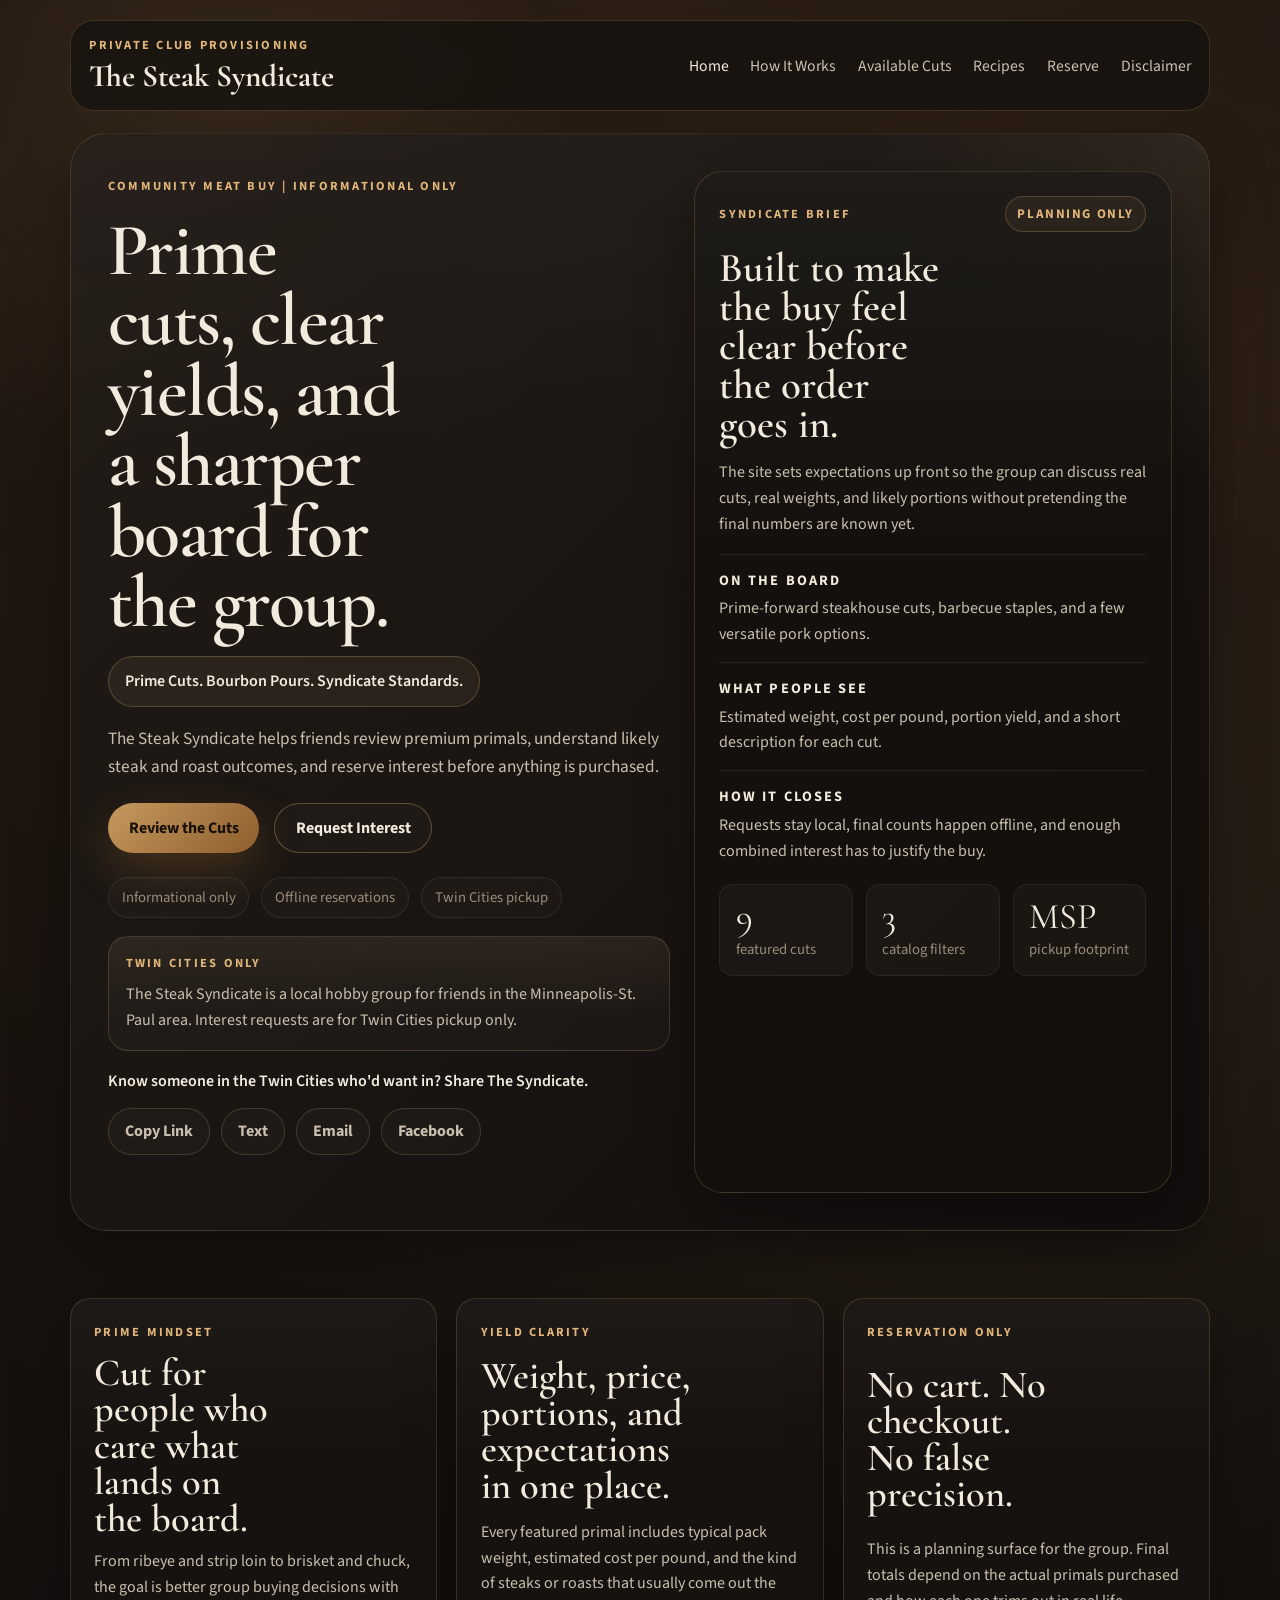
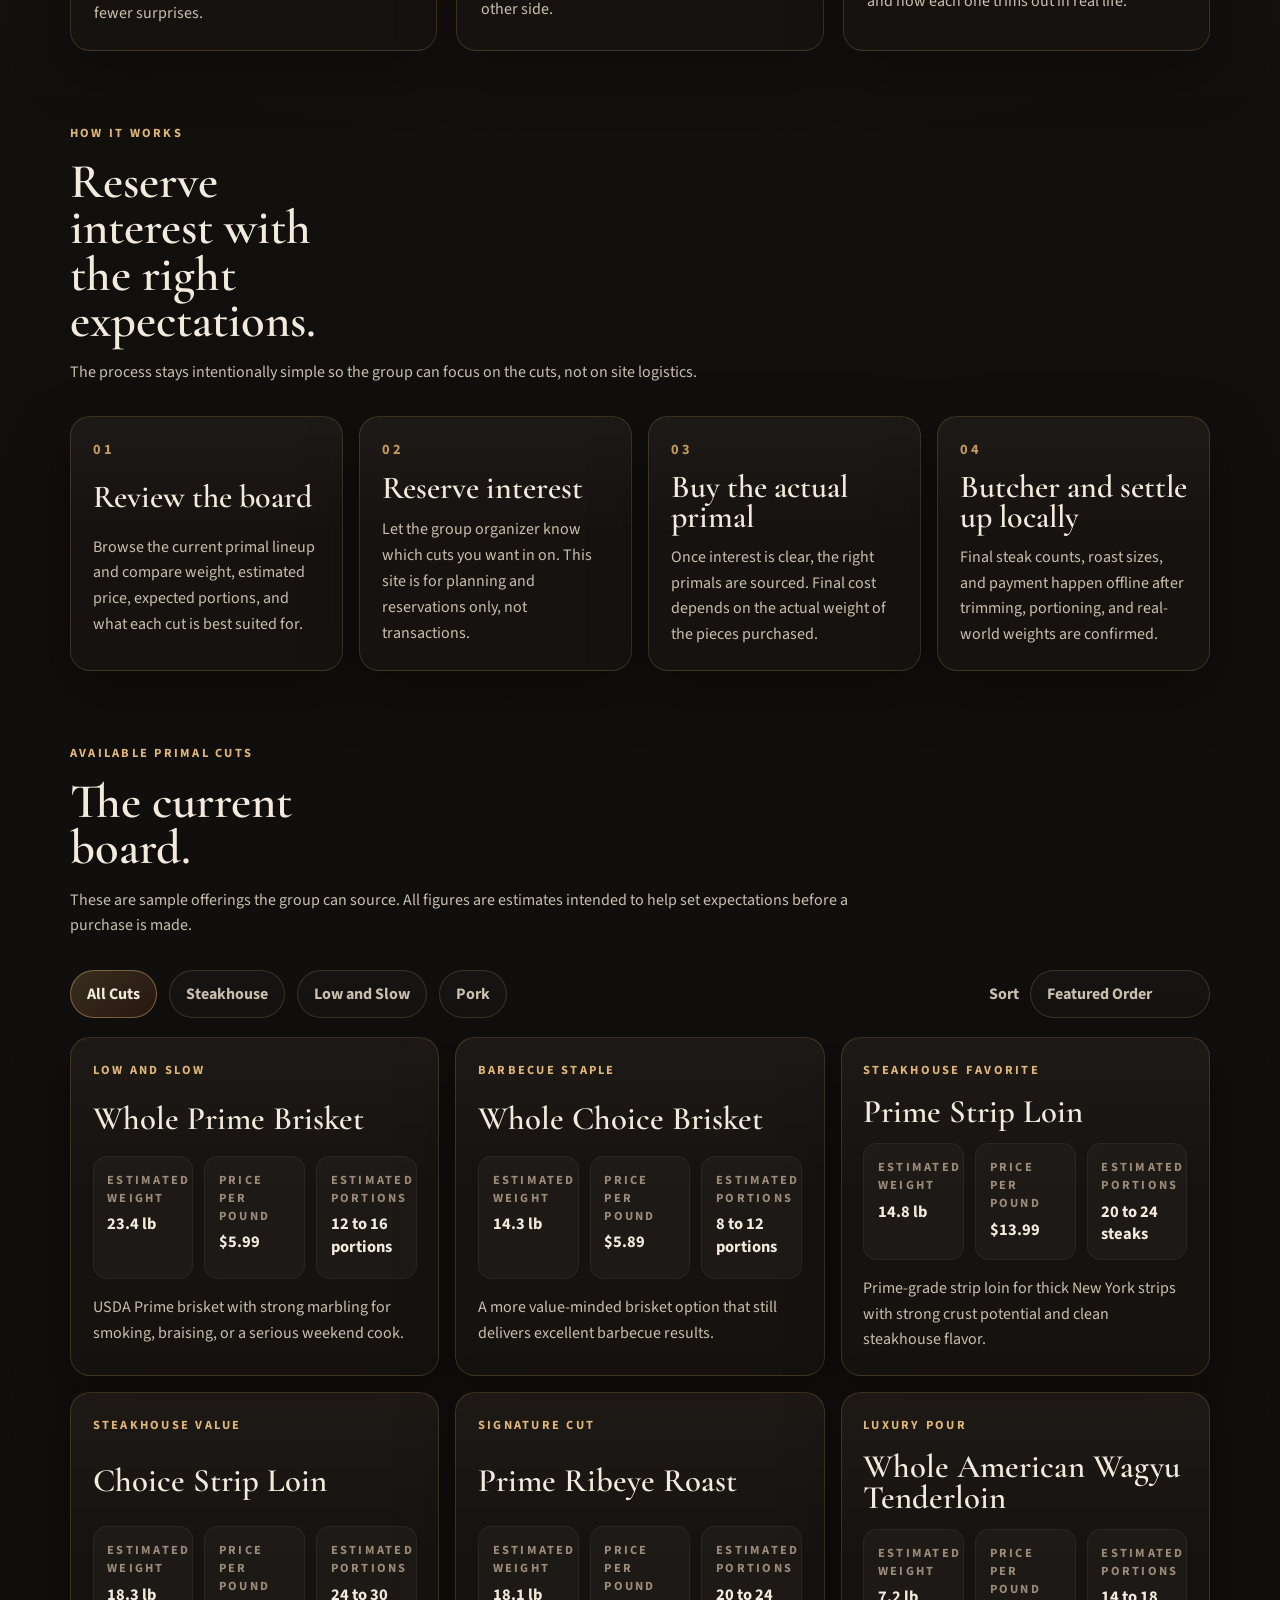
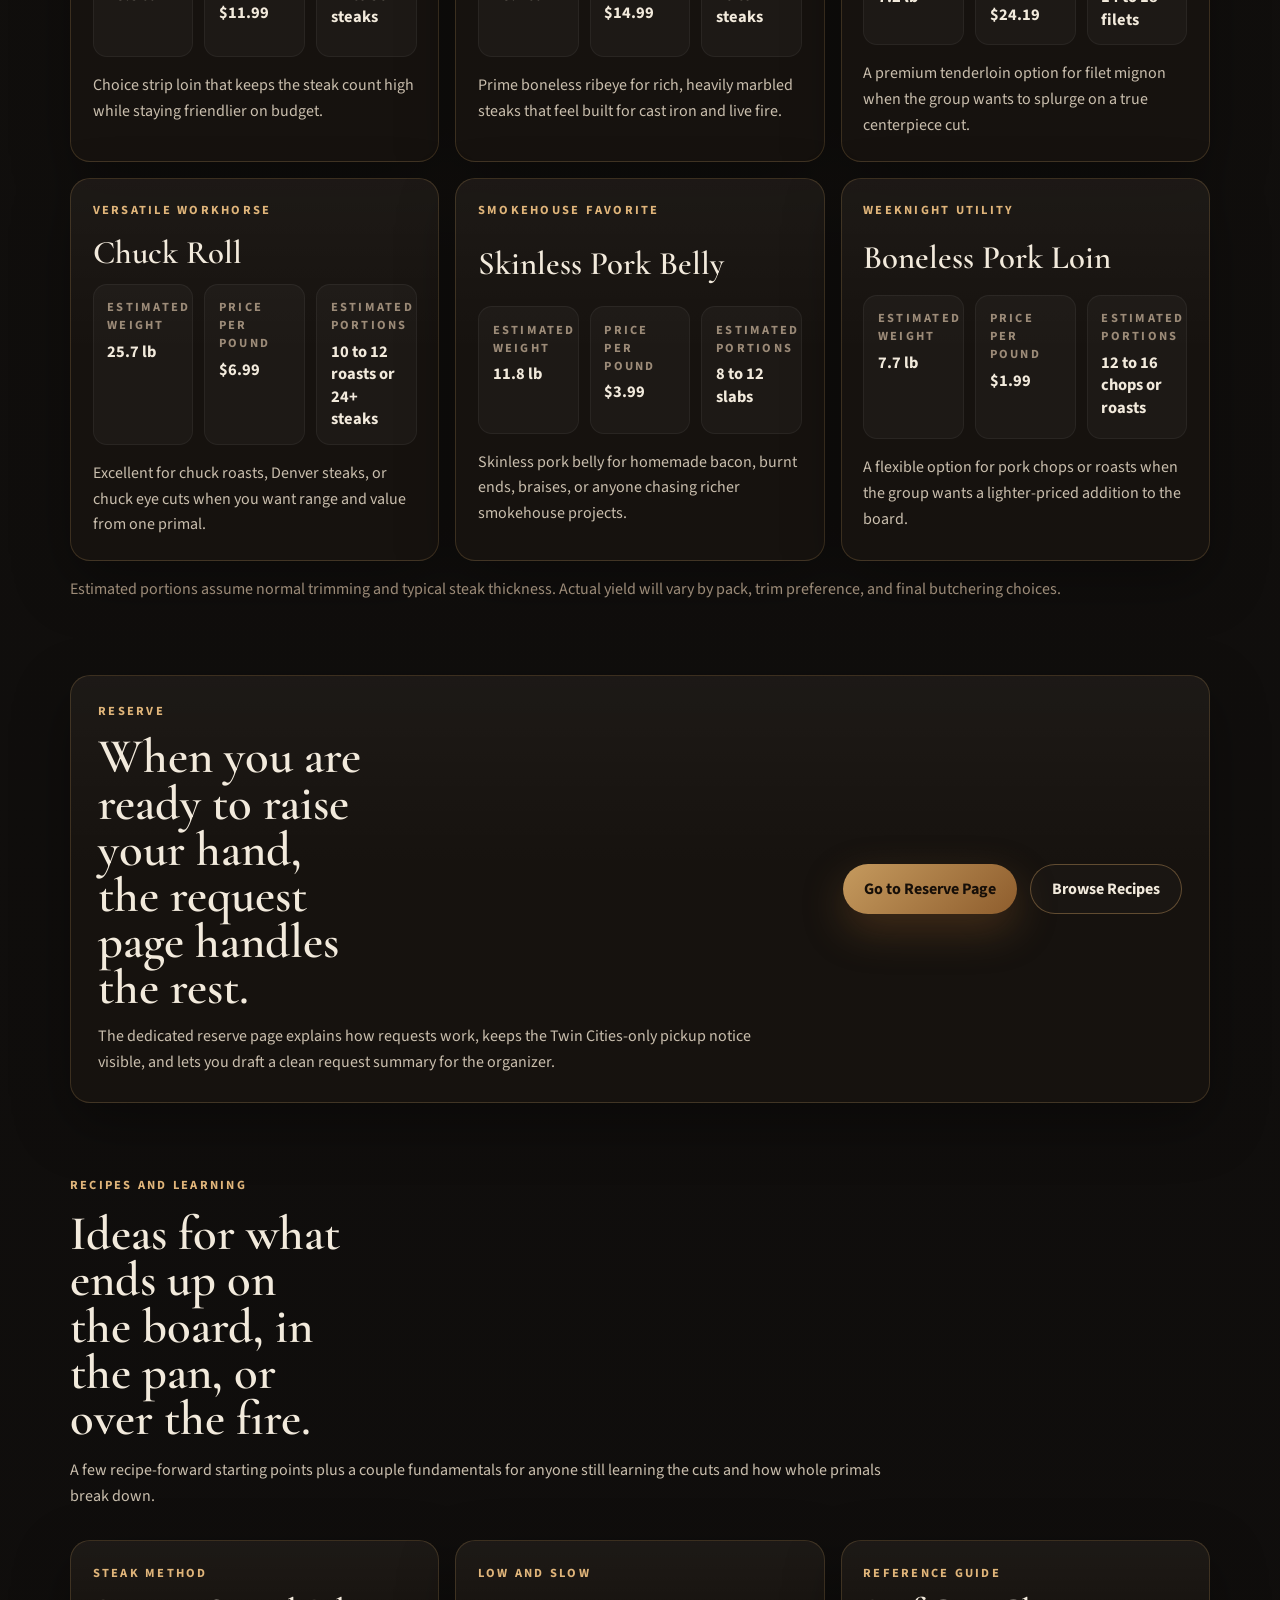
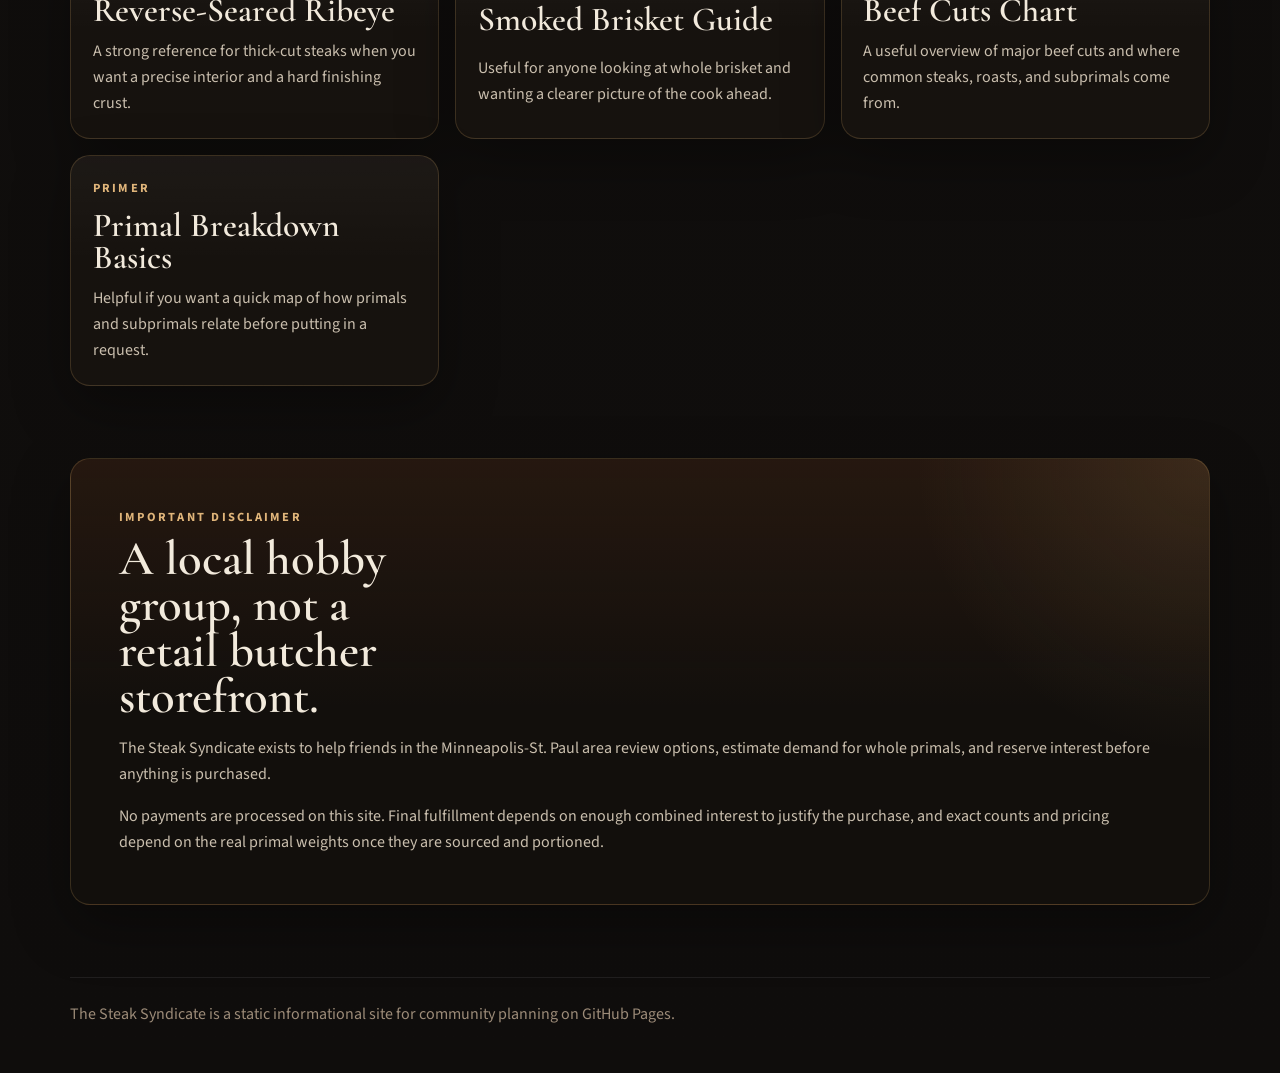
==== commit 0cd1e902: "order request page" ====
--- a/index.html
+++ b/index.html
@@ -22,15 +22,16 @@
     <header class="hero" id="top">
       <div class="hero-overlay"></div>
       <nav class="topbar" aria-label="Primary">
-        <a class="brand" href="#top">
+        <a class="brand" href="index.html">
           <span class="brand-kicker">Private Club Provisioning</span>
           <span class="brand-name">The Steak Syndicate</span>
         </a>
         <div class="nav-links">
+          <a class="is-current" href="index.html">Home</a>
           <a href="#how-it-works">How It Works</a>
           <a href="#cuts">Available Cuts</a>
-          <a href="#request">Request</a>
-          <a href="#education">Learn</a>
+          <a href="#recipes">Recipes</a>
+          <a href="reserve.html">Reserve</a>
           <a href="#disclaimer">Disclaimer</a>
         </div>
       </nav>
@@ -49,7 +50,7 @@
             </p>
             <div class="hero-actions">
               <a class="button button-primary" href="#cuts">Review the Cuts</a>
-              <a class="button button-secondary" href="#request">Request Interest</a>
+              <a class="button button-secondary" href="reserve.html">Request Interest</a>
             </div>
             <div class="hero-meta" aria-label="Hero highlights">
               <span>Informational only</span>
@@ -453,136 +454,52 @@
         </p>
       </section>
 
-      <!-- Request section -->
-      <section class="section reveal" id="request">
+      <!-- Reserve preview -->
+      <section class="section reveal">
+        <div class="reserve-preview">
+          <div class="reserve-preview-copy">
+            <p class="eyebrow">Reserve</p>
+            <h2>When you are ready to raise your hand, the request page handles the rest.</h2>
+            <p>
+              The dedicated reserve page explains how requests work, keeps the Twin Cities-only
+              pickup notice visible, and lets you draft a clean request summary for the organizer.
+            </p>
+          </div>
+          <div class="reserve-preview-actions">
+            <a class="button button-primary" href="reserve.html">Go to Reserve Page</a>
+            <a class="button button-secondary" href="#recipes">Browse Recipes</a>
+          </div>
+        </div>
+      </section>
+
+      <!-- Recipes and learning -->
+      <section class="section reveal" id="recipes">
         <div class="section-heading">
-          <p class="eyebrow">Request Interest</p>
-          <h2>Signal demand before anyone buys the primal.</h2>
-          <p>
-            Use this form to draft a clean request summary for the organizer. It keeps the process
-            lightweight while making sure pickup and expectations are clear.
-          </p>
-        </div>
-
-        <div class="request-grid">
-          <div class="request-card">
-            <div class="local-notice">
-              <p class="local-notice-label">Local Pickup Only</p>
-              <p>
-                This hobby group is for friends in Minneapolis-St. Paul and the surrounding Twin
-                Cities area. Requests help estimate demand; they do not guarantee a final order.
-              </p>
-            </div>
-
-            <form class="request-form" id="request-form">
-              <div class="form-grid">
-                <label class="form-field">
-                  <span>Name</span>
-                  <input type="text" name="name" placeholder="Your name" required />
-                </label>
-                <label class="form-field">
-                  <span>Email or mobile</span>
-                  <input type="text" name="contact" placeholder="How the organizer should reach you" required />
-                </label>
-                <label class="form-field form-field-wide">
-                  <span>Cuts you want in on</span>
-                  <input
-                    type="text"
-                    name="cuts"
-                    placeholder="Examples: Prime ribeye roast, prime strip loin, brisket"
-                    required
-                  />
-                </label>
-                <label class="form-field form-field-wide">
-                  <span>Notes on quantity or preferences</span>
-                  <textarea
-                    name="notes"
-                    rows="5"
-                    placeholder="Examples: 2 ribeyes at 1.5 inches, interested if enough people commit, open to sharing a strip loin"
-                  ></textarea>
-                </label>
-              </div>
-
-              <div class="checkbox-stack">
-                <label class="checkbox-row">
-                  <input type="checkbox" name="pickupOnly" required />
-                  <span>I can do local Minneapolis-St. Paul pickup only.</span>
-                </label>
-                <label class="checkbox-row">
-                  <input type="checkbox" name="requestOnly" required />
-                  <span>I understand this is a request, not a guaranteed order.</span>
-                </label>
-              </div>
-
-              <div class="request-actions">
-                <button class="button button-primary" type="submit">Build Request Summary</button>
-                <button class="button button-secondary" type="button" id="copy-request" disabled>
-                  Copy Summary
-                </button>
-              </div>
-            </form>
-
-            <div class="request-output" id="request-output" hidden>
-              <p class="request-output-label">Request Summary</p>
-              <pre id="request-output-text"></pre>
-              <p class="request-output-note">
-                Send this summary to the organizer by text or email. No payment is collected on the
-                site.
-              </p>
-            </div>
-          </div>
-
-          <aside class="request-sidecard">
-            <p class="panel-label">Twin Cities Share</p>
-            <h3>Keep it local, keep it easy to pass along.</h3>
-            <p>
-              If a friend in Minneapolis or St. Paul would want to split a primal, send them the
-              page and let them review the cuts before they reach out.
-            </p>
-            <div class="share-block share-block-side" data-share-block>
-              <p class="share-prompt">
-                Know someone in the Twin Cities who'd want in? Share The Syndicate.
-              </p>
-              <div class="share-actions" aria-label="Share The Steak Syndicate">
-                <button class="share-button" type="button" data-share="copy">Copy Link</button>
-                <a class="share-button" href="#" data-share="sms">Text</a>
-                <a class="share-button" href="#" data-share="email">Email</a>
-                <a class="share-button" href="#" data-share="facebook" target="_blank" rel="noreferrer">
-                  Facebook
-                </a>
-              </div>
-              <p class="share-status" data-share-status aria-live="polite"></p>
-            </div>
-            <div class="request-side-points">
-              <div>
-                <span class="panel-point-title">Local circle</span>
-                <p>Built for friends in the Twin Cities, not broad public fulfillment.</p>
-              </div>
-              <div>
-                <span class="panel-point-title">Demand first</span>
-                <p>Requests help determine whether enough interest exists to justify the purchase.</p>
-              </div>
-              <div>
-                <span class="panel-point-title">Offline finish</span>
-                <p>Pickup, payment, and final cut counts happen after the actual primal is sourced.</p>
-              </div>
-            </div>
-          </aside>
-        </div>
-      </section>
-
-      <!-- Educational resources -->
-      <section class="section reveal" id="education">
-        <div class="section-heading">
-          <p class="eyebrow">Learn the Cuts</p>
-          <h2>A little homework makes a better buy.</h2>
-          <p>
-            These resources help newer buyers understand primal breakdowns, steak names, and what
-            different cuts are best suited for.
+          <p class="eyebrow">Recipes and Learning</p>
+          <h2>Ideas for what ends up on the board, in the pan, or over the fire.</h2>
+          <p>
+            A few recipe-forward starting points plus a couple fundamentals for anyone still
+            learning the cuts and how whole primals break down.
           </p>
         </div>
 
         <div class="resource-grid">
+          <a class="resource-card" href="https://www.seriouseats.com/reverse-seared-steak-recipe" target="_blank" rel="noreferrer">
+            <p class="resource-label">Steak Method</p>
+            <h3>Reverse-Seared Ribeye</h3>
+            <p>
+              A strong reference for thick-cut steaks when you want a precise interior and a hard
+              finishing crust.
+            </p>
+          </a>
+          <a class="resource-card" href="https://www.seriouseats.com/texas-barbecue-smoked-brisket-recipe" target="_blank" rel="noreferrer">
+            <p class="resource-label">Low and Slow</p>
+            <h3>Smoked Brisket Guide</h3>
+            <p>
+              Useful for anyone looking at whole brisket and wanting a clearer picture of the cook
+              ahead.
+            </p>
+          </a>
           <a class="resource-card" href="https://www.beefitswhatsfordinner.com/cuts" target="_blank" rel="noreferrer">
             <p class="resource-label">Reference Guide</p>
             <h3>Beef Cuts Chart</h3>
@@ -593,18 +510,10 @@
           </a>
           <a class="resource-card" href="https://en.wikipedia.org/wiki/Cut_of_beef" target="_blank" rel="noreferrer">
             <p class="resource-label">Primer</p>
-            <h3>Cut of Beef</h3>
-            <p>
-              Helpful if you want a straightforward map of primal and subprimal breakdown before
-              reserving anything.
-            </p>
-          </a>
-          <a class="resource-card" href="https://en.wikipedia.org/wiki/Beefsteak" target="_blank" rel="noreferrer">
-            <p class="resource-label">Background</p>
-            <h3>Beefsteak Basics</h3>
-            <p>
-              Good context on steak styles, preparation, and terminology for anyone still learning
-              the board.
+            <h3>Primal Breakdown Basics</h3>
+            <p>
+              Helpful if you want a quick map of how primals and subprimals relate before putting in
+              a request.
             </p>
           </a>
         </div>
--- a/styles.css
+++ b/styles.css
@@ -228,6 +228,10 @@
   transform: translateY(-1px);
 }
 
+.nav-links a.is-current {
+  color: var(--text);
+}
+
 .hero-grid {
   display: grid;
   width: 100%;
@@ -366,6 +370,33 @@
   font-size: 0.92rem;
 }
 
+.reserve-preview {
+  display: flex;
+  align-items: center;
+  justify-content: space-between;
+  gap: 1.5rem;
+  padding: 1.6rem 1.7rem;
+  border: 1px solid var(--line);
+  border-radius: var(--radius-md);
+  background:
+    linear-gradient(180deg, rgba(255, 255, 255, 0.03), transparent 46%),
+    rgba(23, 19, 16, 0.92);
+  box-shadow: var(--shadow);
+}
+
+.reserve-preview-copy {
+  display: grid;
+  gap: 0.8rem;
+  max-width: 42rem;
+}
+
+.reserve-preview-actions {
+  display: flex;
+  flex-wrap: wrap;
+  gap: 0.85rem;
+  justify-content: flex-end;
+}
+
 .hero-actions {
   display: flex;
   flex-wrap: wrap;
@@ -707,6 +738,16 @@
   gap: 1rem;
 }
 
+.reserve-hero-grid {
+  grid-template-columns: minmax(0, 1.06fr) minmax(320px, 0.94fr);
+}
+
+.notice-grid {
+  display: grid;
+  grid-template-columns: repeat(2, minmax(0, 1fr));
+  gap: 0.85rem;
+}
+
 .request-card,
 .request-sidecard {
   border: 1px solid var(--line);
@@ -945,6 +986,11 @@
     grid-template-columns: minmax(0, 1fr) minmax(300px, 0.88fr);
   }
 
+  .reserve-preview {
+    flex-direction: column;
+    align-items: flex-start;
+  }
+
   .request-grid {
     grid-template-columns: 1fr;
   }
@@ -969,7 +1015,8 @@
   .process-grid,
   .cuts-grid,
   .resource-grid,
-  .form-grid {
+  .form-grid,
+  .notice-grid {
     grid-template-columns: 1fr;
   }
 
@@ -1047,14 +1094,16 @@
   .filter-group,
   .hero-meta,
   .share-actions,
-  .request-actions {
+  .request-actions,
+  .reserve-preview-actions {
     flex-direction: column;
   }
 
   .button,
   .filter-chip,
   .hero-meta span,
-  .share-button {
+  .share-button,
+  .reserve-preview-actions .button {
     width: 100%;
   }
 
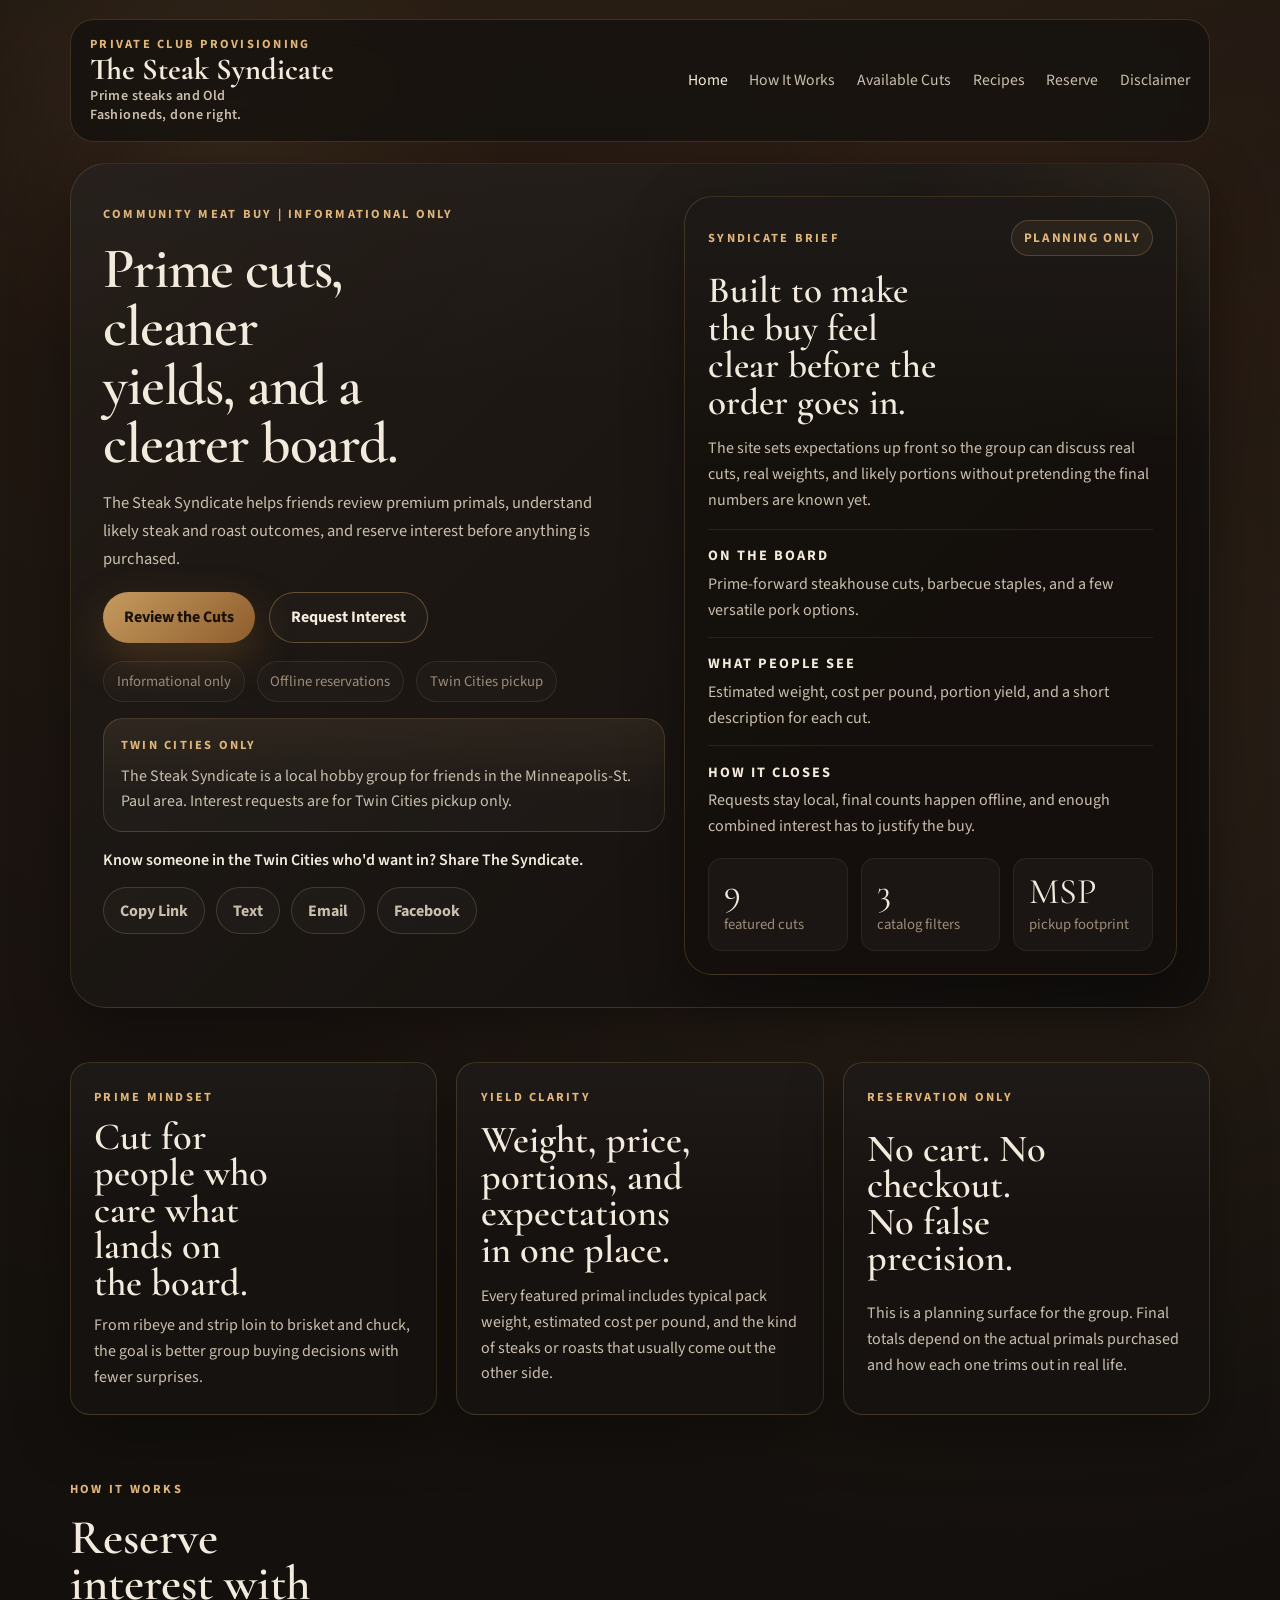
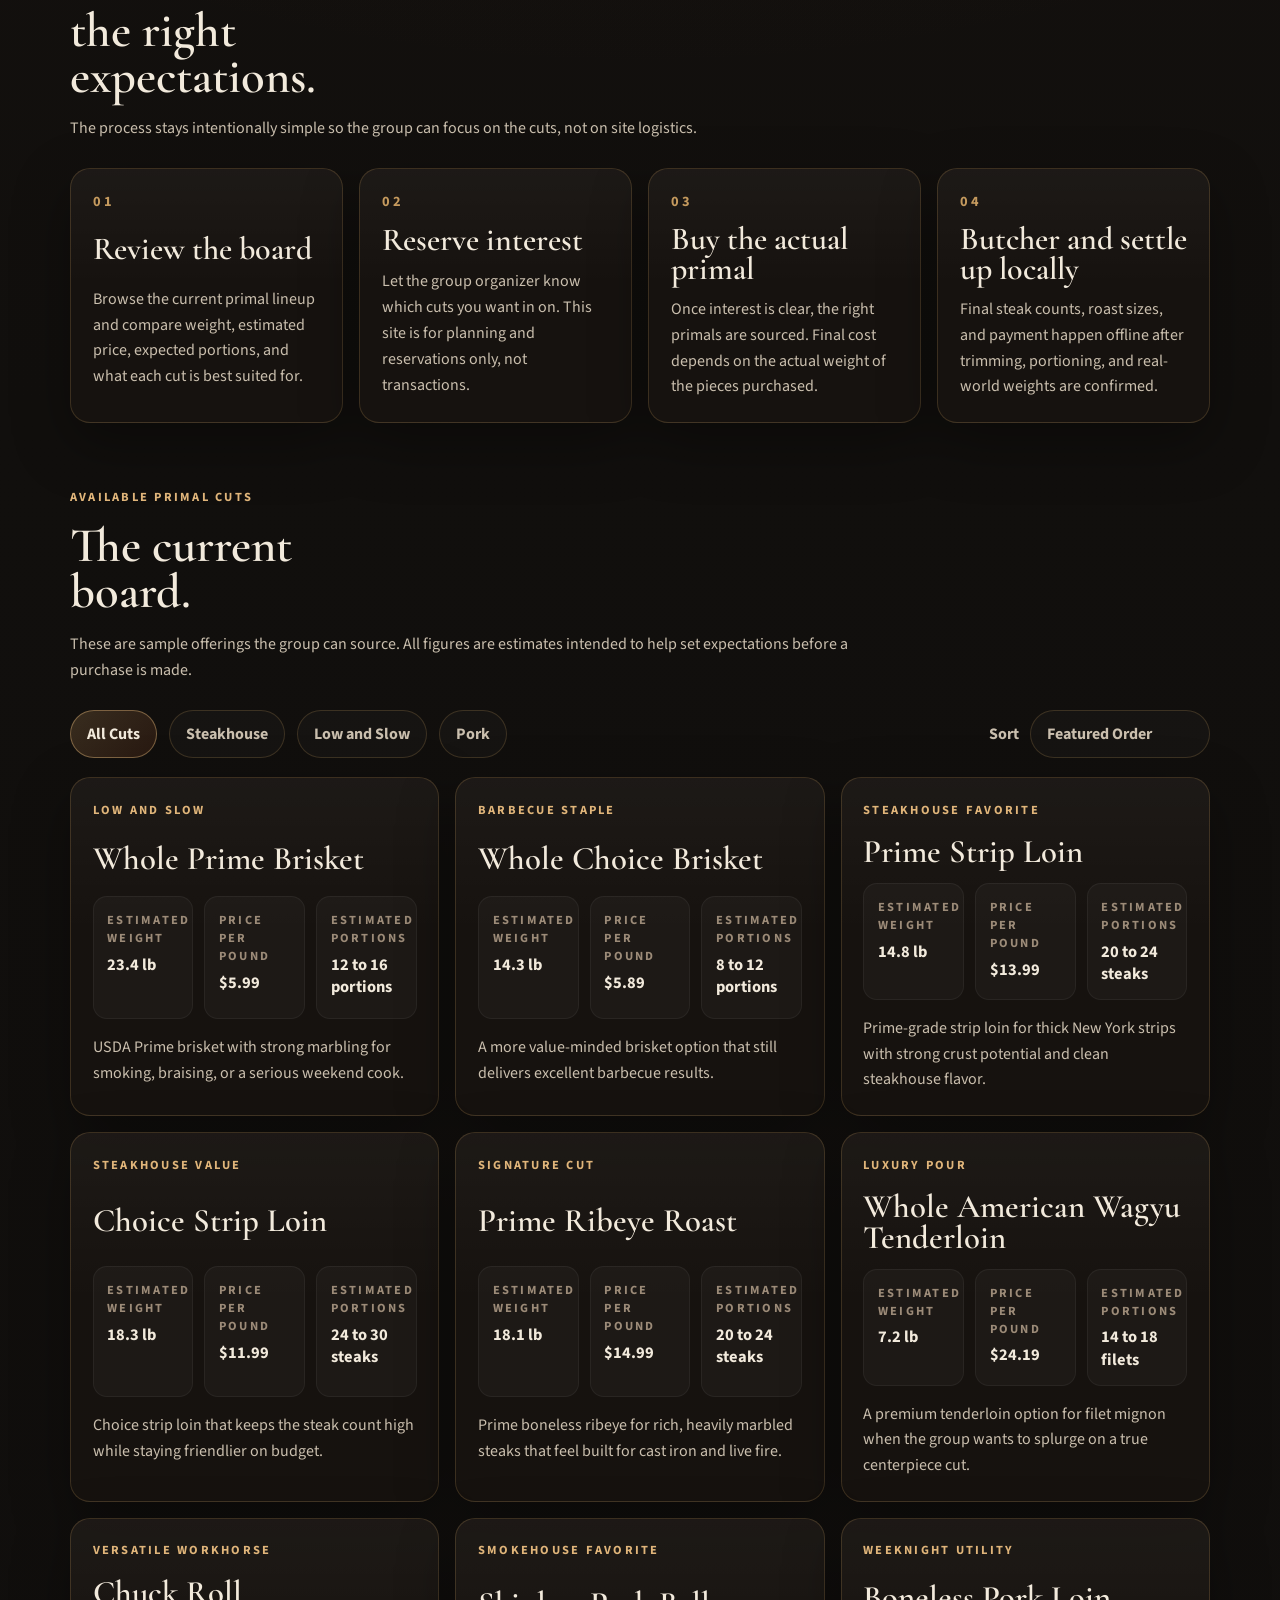
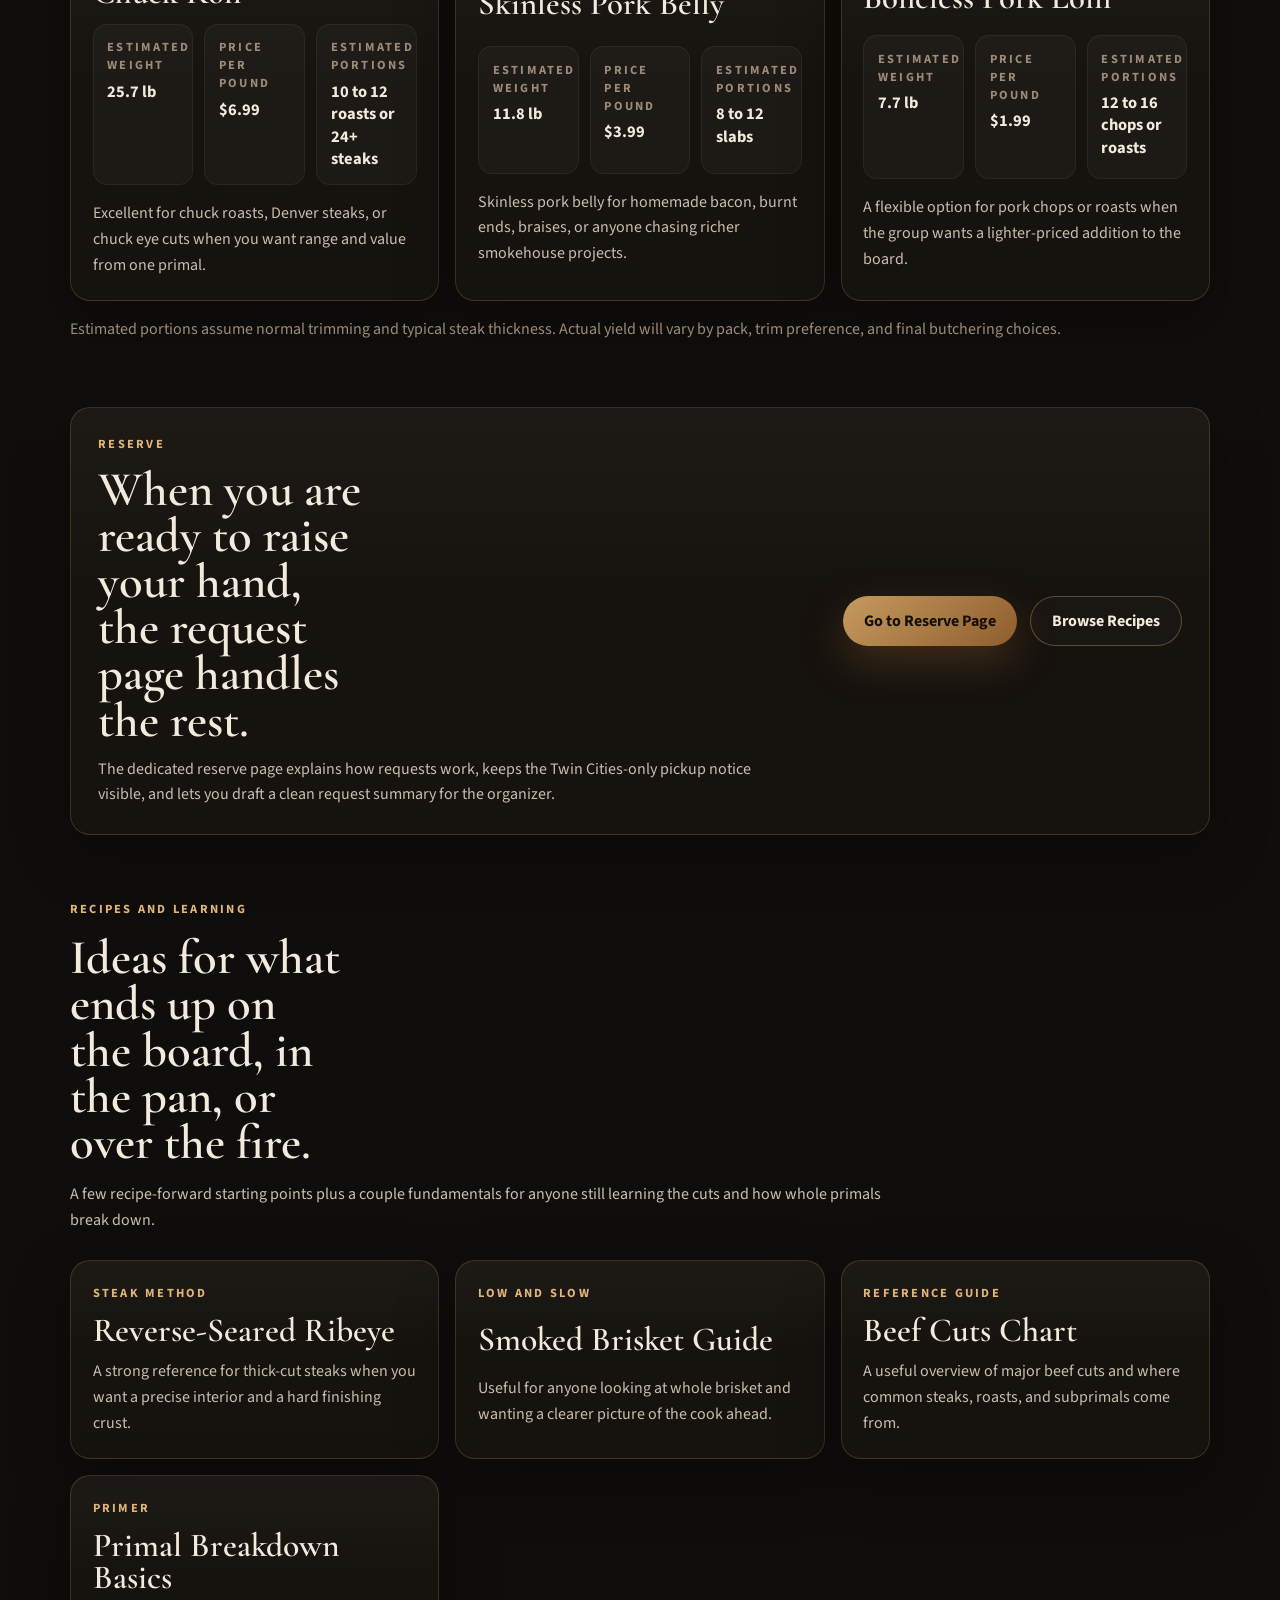
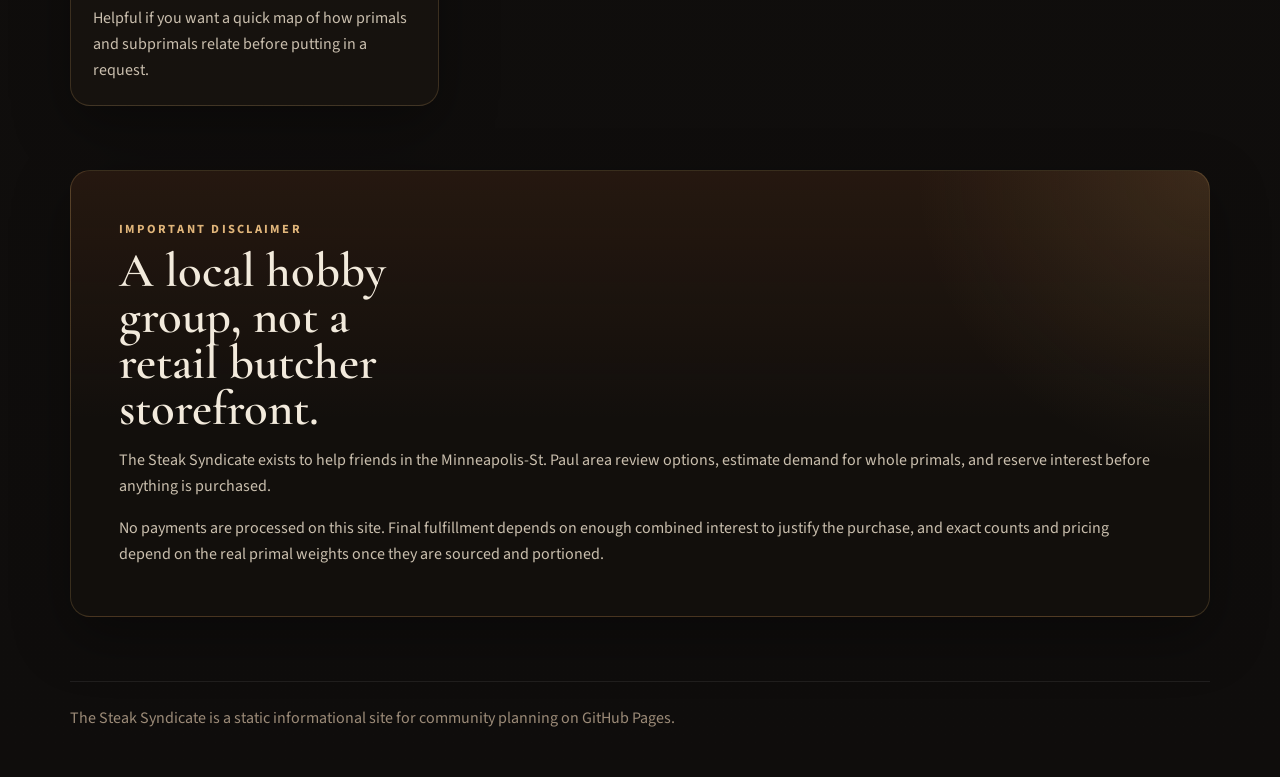
==== commit fb3bab39: "google app integration and more clean up" ====
--- a/index.html
+++ b/index.html
@@ -25,6 +25,9 @@
         <a class="brand" href="index.html">
           <span class="brand-kicker">Private Club Provisioning</span>
           <span class="brand-name">The Steak Syndicate</span>
+          <span class="brand-tagline" data-rotating-tagline aria-live="polite">
+            Where prime steaks meet bourbon and fire.
+          </span>
         </a>
         <div class="nav-links">
           <a class="is-current" href="index.html">Home</a>
@@ -40,10 +43,7 @@
         <div class="hero-grid">
           <div class="hero-copy reveal">
             <p class="eyebrow">Community Meat Buy | Informational Only</p>
-            <h1>Prime cuts, clear yields, and a sharper board for the group.</h1>
-            <p class="hero-tagline" id="hero-tagline" aria-live="polite">
-              Where prime steaks meet bourbon and fire.
-            </p>
+            <h1>Prime cuts, cleaner yields, and a clearer board.</h1>
             <p class="hero-intro">
               The Steak Syndicate helps friends review premium primals, understand likely steak and
               roast outcomes, and reserve interest before anything is purchased.
--- a/styles.css
+++ b/styles.css
@@ -90,7 +90,7 @@
 }
 
 .section {
-  padding: 0 0 4.5rem;
+  padding: 0 0 4rem;
 }
 
 .eyebrow,
@@ -128,10 +128,11 @@
 }
 
 h1 {
-  font-size: clamp(3.1rem, 5.8vw, 5.1rem);
-  max-width: 9.5ch;
+  font-size: clamp(2.8rem, 4.5vw, 4.3rem);
+  max-width: 11.5ch;
   text-wrap: balance;
   letter-spacing: -0.02em;
+  line-height: 1.01;
 }
 
 h2 {
@@ -154,7 +155,7 @@
 .section-heading {
   display: grid;
   gap: 1rem;
-  margin-bottom: 1.9rem;
+  margin-bottom: 1.65rem;
 }
 
 .section-heading p:last-child {
@@ -167,7 +168,7 @@
 
 .hero {
   position: relative;
-  padding: 1.25rem 0 4.2rem;
+  padding: 1.2rem 0 3.4rem;
   isolation: isolate;
 }
 
@@ -176,10 +177,10 @@
   inset: 0;
   z-index: -1;
   background:
-    radial-gradient(circle at 18% 12%, rgba(197, 154, 94, 0.1), transparent 22%),
-    radial-gradient(circle at 78% 30%, rgba(124, 63, 31, 0.16), transparent 26%),
-    linear-gradient(180deg, rgba(0, 0, 0, 0.1), transparent 28%),
-    linear-gradient(180deg, rgba(197, 154, 94, 0.05), transparent 44%);
+    radial-gradient(circle at 18% 12%, rgba(197, 154, 94, 0.08), transparent 20%),
+    radial-gradient(circle at 78% 30%, rgba(124, 63, 31, 0.12), transparent 24%),
+    linear-gradient(180deg, rgba(0, 0, 0, 0.08), transparent 28%),
+    linear-gradient(180deg, rgba(197, 154, 94, 0.04), transparent 40%);
 }
 
 .topbar {
@@ -187,10 +188,10 @@
   align-items: center;
   justify-content: space-between;
   gap: 1.25rem;
-  padding: 0.95rem 1.15rem;
+  padding: 0.95rem 1.2rem;
   border: 1px solid var(--line);
   border-radius: 24px;
-  background: rgba(20, 17, 14, 0.72);
+  background: rgba(20, 17, 14, 0.78);
   backdrop-filter: blur(14px);
   position: sticky;
   top: 1rem;
@@ -200,13 +201,30 @@
 .brand {
   display: inline-flex;
   flex-direction: column;
-  gap: 0.18rem;
+  gap: 0.16rem;
+  max-width: 27rem;
 }
 
 .brand-name {
   font-family: "Cormorant Garamond", serif;
-  font-size: 1.95rem;
+  font-size: 1.9rem;
   font-weight: 700;
+  line-height: 0.95;
+}
+
+.brand-tagline {
+  color: var(--text-soft);
+  font-size: 0.88rem;
+  font-weight: 600;
+  letter-spacing: 0.03em;
+  line-height: 1.35;
+  max-width: 28ch;
+  opacity: 0.88;
+  transition: opacity 280ms ease, color 180ms ease;
+}
+
+.brand-tagline.is-ready {
+  opacity: 1;
 }
 
 .nav-links {
@@ -235,19 +253,19 @@
 .hero-grid {
   display: grid;
   width: 100%;
-  grid-template-columns: minmax(0, 1.08fr) minmax(320px, 0.92fr);
-  gap: 1.5rem;
+  grid-template-columns: minmax(0, 0.98fr) minmax(340px, 0.86fr);
+  gap: 1.2rem;
   align-items: stretch;
 }
 
 .hero-frame {
   margin-top: 1.35rem;
-  padding: 2.3rem;
+  padding: 2rem;
   border: 1px solid rgba(197, 154, 94, 0.18);
   border-radius: 36px;
   background:
-    radial-gradient(circle at top right, rgba(197, 154, 94, 0.1), transparent 22%),
-    linear-gradient(180deg, rgba(255, 255, 255, 0.025), transparent 30%),
+    radial-gradient(circle at top right, rgba(197, 154, 94, 0.08), transparent 20%),
+    linear-gradient(180deg, rgba(255, 255, 255, 0.02), transparent 28%),
     linear-gradient(135deg, rgba(35, 29, 24, 0.96), rgba(18, 15, 13, 0.98));
   box-shadow: var(--shadow);
 }
@@ -255,41 +273,22 @@
 .hero-copy {
   display: grid;
   align-content: center;
-  gap: 1.15rem;
-  padding: 0.35rem 0;
-}
-
-.hero-tagline {
-  display: inline-block;
-  width: fit-content;
-  max-width: 34rem;
-  padding: 0.7rem 1rem;
-  border: 1px solid rgba(224, 181, 122, 0.26);
-  border-radius: 999px;
-  background: rgba(229, 194, 137, 0.07);
-  color: var(--text);
-  font-size: 1rem;
-  font-weight: 600;
-  opacity: 0;
-  transform: translateY(8px);
-  transition: transform 280ms ease, opacity 280ms ease;
-}
-
-.hero-tagline.is-ready {
-  transform: translateY(0);
-  opacity: 1;
+  gap: 1rem;
+  padding: 0.2rem 0;
+  max-width: 36rem;
 }
 
 .hero-intro {
-  max-width: 35rem;
-  font-size: 1.08rem;
+  max-width: 32rem;
+  font-size: 1.03rem;
+  line-height: 1.7;
 }
 
 .hero-meta {
   display: flex;
   flex-wrap: wrap;
   gap: 0.75rem;
-  padding-top: 0.35rem;
+  padding-top: 0.15rem;
 }
 
 .hero-meta span {
@@ -370,6 +369,290 @@
   font-size: 0.92rem;
 }
 
+.builder-shell {
+  display: grid;
+  gap: 1rem;
+}
+
+.builder-steps {
+  display: grid;
+  grid-template-columns: repeat(3, minmax(0, 1fr));
+  gap: 0.85rem;
+}
+
+.builder-step {
+  display: flex;
+  align-items: flex-start;
+  gap: 0.9rem;
+  padding: 1rem;
+  border: 1px solid rgba(255, 255, 255, 0.08);
+  border-radius: 18px;
+  background: rgba(255, 255, 255, 0.025);
+  color: var(--text-soft);
+  text-align: left;
+  cursor: pointer;
+  transition:
+    border-color 180ms ease,
+    background-color 180ms ease,
+    transform 180ms ease,
+    color 180ms ease;
+}
+
+.builder-step:hover,
+.builder-step:focus-visible {
+  transform: translateY(-1px);
+  color: var(--text);
+  border-color: rgba(224, 181, 122, 0.24);
+}
+
+.builder-step.is-active,
+.builder-step.is-complete {
+  border-color: rgba(224, 181, 122, 0.28);
+  background:
+    linear-gradient(180deg, rgba(197, 154, 94, 0.08), transparent 75%),
+    rgba(255, 255, 255, 0.03);
+  color: var(--text);
+}
+
+.builder-step-number {
+  display: inline-flex;
+  align-items: center;
+  justify-content: center;
+  min-width: 2.2rem;
+  min-height: 2.2rem;
+  border-radius: 999px;
+  border: 1px solid rgba(224, 181, 122, 0.24);
+  color: var(--accent-strong);
+  font-size: 0.86rem;
+  font-weight: 700;
+}
+
+.builder-step-copy {
+  display: grid;
+  gap: 0.2rem;
+}
+
+.builder-step-copy strong {
+  font-size: 1rem;
+}
+
+.builder-step-copy span:last-child {
+  color: var(--text-muted);
+  font-size: 0.92rem;
+  line-height: 1.45;
+}
+
+.builder-stage {
+  display: grid;
+}
+
+.builder-panel {
+  display: none;
+  gap: 1.25rem;
+  padding: 1.45rem;
+  border: 1px solid var(--line);
+  border-radius: var(--radius-md);
+  background:
+    linear-gradient(180deg, rgba(255, 255, 255, 0.03), transparent 46%),
+    rgba(23, 19, 16, 0.92);
+  box-shadow: var(--shadow);
+}
+
+.builder-panel.is-active {
+  display: grid;
+}
+
+.builder-panel-heading {
+  display: grid;
+  gap: 0.65rem;
+  max-width: 48rem;
+}
+
+.builder-layout {
+  display: grid;
+  grid-template-columns: minmax(0, 1.35fr) minmax(280px, 0.78fr);
+  gap: 1rem;
+  align-items: start;
+}
+
+.board-catalog {
+  display: grid;
+  grid-template-columns: repeat(2, minmax(0, 1fr));
+  gap: 1rem;
+}
+
+.board-card,
+.review-card,
+.board-sidebar {
+  border: 1px solid rgba(255, 255, 255, 0.08);
+  border-radius: 18px;
+  background:
+    linear-gradient(180deg, rgba(255, 255, 255, 0.025), transparent 46%),
+    rgba(255, 255, 255, 0.02);
+}
+
+.board-card {
+  display: grid;
+  gap: 0.9rem;
+  padding: 1.2rem;
+}
+
+.board-card-meta {
+  display: flex;
+  flex-wrap: wrap;
+  gap: 0.7rem;
+}
+
+.board-card-meta span {
+  padding: 0.4rem 0.7rem;
+  border-radius: 999px;
+  background: rgba(255, 255, 255, 0.03);
+  color: var(--text-muted);
+  font-size: 0.9rem;
+}
+
+.board-sidebar {
+  display: grid;
+  gap: 1rem;
+  padding: 1.25rem;
+  position: sticky;
+  top: 6rem;
+}
+
+.board-summary-list {
+  display: grid;
+  gap: 0.8rem;
+}
+
+.board-summary-item {
+  display: flex;
+  align-items: flex-start;
+  justify-content: space-between;
+  gap: 0.8rem;
+  padding: 0.9rem 0;
+  border-top: 1px solid rgba(255, 255, 255, 0.08);
+}
+
+.board-summary-item:first-child {
+  border-top: 0;
+  padding-top: 0;
+}
+
+.board-summary-item div {
+  display: grid;
+  gap: 0.22rem;
+}
+
+.board-summary-item strong {
+  color: var(--text);
+  font-size: 0.98rem;
+}
+
+.board-summary-item span {
+  color: var(--text-muted);
+  font-size: 0.92rem;
+}
+
+.board-summary-item.is-static {
+  justify-content: flex-start;
+}
+
+.board-summary-remove {
+  border: 0;
+  background: transparent;
+  color: var(--text-muted);
+  font: inherit;
+  font-weight: 700;
+  cursor: pointer;
+  padding: 0;
+}
+
+.board-summary-remove:hover,
+.board-summary-remove:focus-visible {
+  color: var(--text);
+}
+
+.board-empty,
+.builder-status {
+  color: var(--text-muted);
+}
+
+.builder-status {
+  display: none;
+  min-height: 1.4rem;
+  padding: 1rem 1.05rem;
+  border-radius: 16px;
+  border: 1px solid transparent;
+  background: rgba(255, 255, 255, 0.02);
+  font-size: 0.95rem;
+}
+
+.builder-status:not(:empty) {
+  display: block;
+}
+
+.builder-status.is-success {
+  color: var(--text);
+  border-color: rgba(224, 181, 122, 0.24);
+  background:
+    linear-gradient(180deg, rgba(197, 154, 94, 0.08), transparent 70%),
+    rgba(255, 255, 255, 0.03);
+}
+
+.builder-status.is-error {
+  color: #f2d7cc;
+  border-color: rgba(224, 177, 160, 0.24);
+  background:
+    linear-gradient(180deg, rgba(148, 73, 54, 0.12), transparent 70%),
+    rgba(255, 255, 255, 0.03);
+}
+
+.board-sidebar-notes {
+  display: grid;
+  gap: 0.8rem;
+}
+
+.review-shell {
+  display: grid;
+  gap: 1rem;
+}
+
+.review-list {
+  display: grid;
+  gap: 1rem;
+}
+
+.review-card {
+  display: grid;
+  gap: 1rem;
+  padding: 1.2rem;
+}
+
+.review-card-topline {
+  display: flex;
+  align-items: flex-start;
+  justify-content: space-between;
+  gap: 1rem;
+}
+
+.review-card-copy {
+  max-width: 48rem;
+}
+
+.review-card-grid {
+  margin-top: 0;
+}
+
+.builder-contact-grid {
+  align-items: start;
+}
+
+.review-snapshot {
+  display: grid;
+  gap: 0.8rem;
+  padding-top: 0.2rem;
+}
+
 .reserve-preview {
   display: flex;
   align-items: center;
@@ -424,6 +707,14 @@
   transform: translateY(-2px);
 }
 
+.button:disabled,
+.button[aria-disabled="true"] {
+  cursor: not-allowed;
+  opacity: 0.6;
+  transform: none;
+  box-shadow: none;
+}
+
 .button-primary {
   background: linear-gradient(135deg, var(--accent) 0%, var(--accent-deep) 100%);
   color: #170f08;
@@ -444,13 +735,13 @@
 .hero-panel {
   display: grid;
   align-content: start;
-  gap: 1rem;
-  padding: 1.55rem;
+  gap: 0.95rem;
+  padding: 1.45rem;
   border: 1px solid var(--line);
   border-radius: var(--radius-lg);
   background:
-    linear-gradient(180deg, rgba(255, 255, 255, 0.045), transparent 38%),
-    rgba(20, 16, 13, 0.88);
+    linear-gradient(180deg, rgba(255, 255, 255, 0.038), transparent 36%),
+    rgba(20, 16, 13, 0.9);
   box-shadow: var(--shadow);
 }
 
@@ -474,9 +765,10 @@
 }
 
 .hero-panel h2 {
-  font-size: clamp(1.95rem, 3.2vw, 2.7rem);
-  max-width: 12ch;
+  font-size: clamp(1.85rem, 2.9vw, 2.45rem);
+  max-width: 13ch;
   margin: 0.1rem 0 0;
+  line-height: 1;
 }
 
 .panel-copy {
@@ -739,7 +1031,7 @@
 }
 
 .reserve-hero-grid {
-  grid-template-columns: minmax(0, 1.06fr) minmax(320px, 0.94fr);
+  grid-template-columns: minmax(0, 1fr) minmax(320px, 0.9fr);
 }
 
 .notice-grid {
@@ -769,6 +1061,23 @@
   gap: 1.1rem;
 }
 
+.form-section {
+  display: grid;
+  gap: 1rem;
+}
+
+.form-section-header {
+  display: flex;
+  align-items: flex-start;
+  justify-content: space-between;
+  gap: 1rem;
+}
+
+.form-section-copy {
+  margin-top: 0.35rem;
+  max-width: 38rem;
+}
+
 .form-grid {
   display: grid;
   grid-template-columns: repeat(2, minmax(0, 1fr));
@@ -791,7 +1100,8 @@
 }
 
 .form-field input,
-.form-field textarea {
+.form-field textarea,
+.form-field select {
   width: 100%;
   border: 1px solid rgba(255, 255, 255, 0.08);
   border-radius: 16px;
@@ -812,10 +1122,69 @@
 }
 
 .form-field input:focus,
-.form-field textarea:focus {
+.form-field textarea:focus,
+.form-field select:focus {
   border-color: rgba(224, 181, 122, 0.3);
   background: rgba(255, 255, 255, 0.04);
   box-shadow: 0 0 0 3px rgba(197, 154, 94, 0.08);
+}
+
+.form-field select {
+  appearance: none;
+}
+
+.cut-request-list {
+  display: grid;
+  gap: 1rem;
+}
+
+.cut-request-item {
+  display: grid;
+  gap: 1rem;
+  padding: 1.15rem;
+  border: 1px solid rgba(224, 181, 122, 0.16);
+  border-radius: 18px;
+  background:
+    linear-gradient(180deg, rgba(197, 154, 94, 0.06), transparent 58%),
+    rgba(255, 255, 255, 0.02);
+}
+
+.cut-request-topline {
+  display: flex;
+  align-items: center;
+  justify-content: space-between;
+  gap: 1rem;
+}
+
+.cut-request-title {
+  color: var(--text);
+  font-size: 1.02rem;
+  font-weight: 700;
+}
+
+.cut-request-remove {
+  border: 0;
+  padding: 0;
+  background: transparent;
+  color: var(--text-muted);
+  font: inherit;
+  font-weight: 700;
+  cursor: pointer;
+  transition: color 180ms ease;
+}
+
+.cut-request-remove:hover,
+.cut-request-remove:focus-visible {
+  color: var(--text);
+}
+
+.cut-request-fields {
+  margin-top: 0;
+}
+
+.button-compact {
+  min-height: 2.9rem;
+  padding: 0.72rem 1rem;
 }
 
 .checkbox-stack {
@@ -873,6 +1242,41 @@
   font-size: 0.94rem;
 }
 
+.submission-feedback {
+  display: grid;
+  gap: 0.5rem;
+  padding: 0.95rem 1rem;
+  border-radius: 16px;
+  border: 1px solid rgba(255, 255, 255, 0.08);
+  background: rgba(255, 255, 255, 0.025);
+  color: var(--text-soft);
+}
+
+.submission-feedback.is-loading {
+  border-color: rgba(224, 181, 122, 0.18);
+  color: var(--text);
+}
+
+.submission-feedback.is-success {
+  border-color: rgba(224, 181, 122, 0.28);
+  background:
+    linear-gradient(180deg, rgba(197, 154, 94, 0.08), transparent 70%),
+    rgba(255, 255, 255, 0.03);
+  color: var(--text);
+}
+
+.submission-feedback.is-error {
+  border-color: rgba(224, 177, 160, 0.24);
+  background:
+    linear-gradient(180deg, rgba(148, 73, 54, 0.12), transparent 70%),
+    rgba(255, 255, 255, 0.03);
+  color: #f2d7cc;
+}
+
+.checkbox-row-inline {
+  align-items: center;
+}
+
 .request-sidecard {
   padding: 1.45rem;
   display: grid;
@@ -975,6 +1379,7 @@
 /* ------------------------------ */
 
 @media (max-width: 1080px) {
+  .builder-steps,
   .summary,
   .process-grid,
   .cuts-grid,
@@ -983,7 +1388,15 @@
   }
 
   .hero-grid {
-    grid-template-columns: minmax(0, 1fr) minmax(300px, 0.88fr);
+    grid-template-columns: minmax(0, 1fr) minmax(300px, 0.9fr);
+  }
+
+  .builder-layout {
+    grid-template-columns: 1fr;
+  }
+
+  .board-sidebar {
+    position: static;
   }
 
   .reserve-preview {
@@ -1000,10 +1413,12 @@
   .topbar {
     border-radius: 28px;
     align-items: flex-start;
+    flex-direction: column;
   }
 
   .nav-links {
     justify-content: flex-start;
+    width: 100%;
   }
 
   .hero {
@@ -1011,6 +1426,8 @@
   }
 
   .hero-grid,
+  .builder-steps,
+  .board-catalog,
   .summary,
   .process-grid,
   .cuts-grid,
@@ -1048,6 +1465,13 @@
     align-items: flex-start;
     flex-direction: column;
   }
+
+  .form-section-header,
+  .cut-request-topline,
+  .review-card-topline {
+    flex-direction: column;
+    align-items: flex-start;
+  }
 }
 
 @media (max-width: 640px) {
@@ -1068,6 +1492,11 @@
 
   .brand-name {
     font-size: 1.7rem;
+  }
+
+  .brand-tagline {
+    font-size: 0.82rem;
+    max-width: 100%;
   }
 
   .nav-links {
@@ -1112,8 +1541,8 @@
   }
 
   h1 {
-    font-size: clamp(2.55rem, 11vw, 3.45rem);
-    max-width: 11ch;
+    font-size: clamp(2.35rem, 10.2vw, 3.15rem);
+    max-width: 12ch;
   }
 
   h2 {
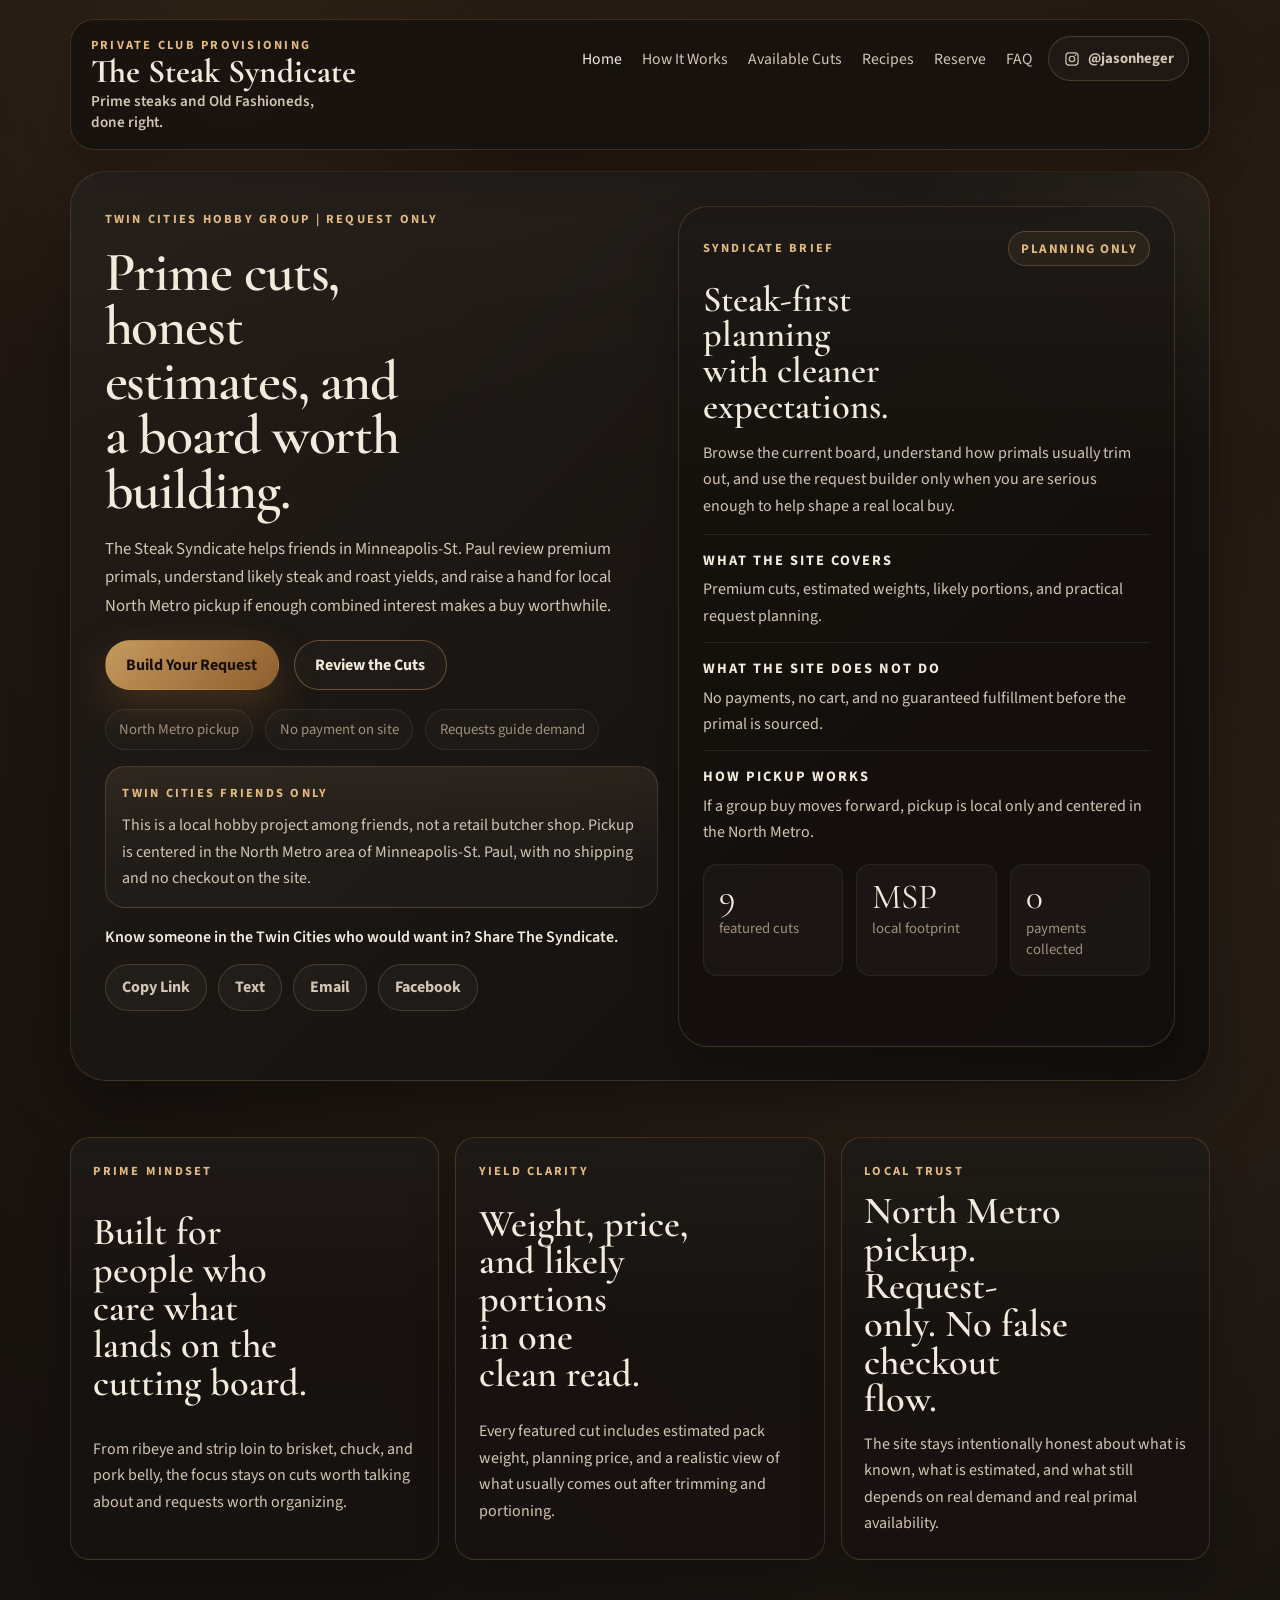
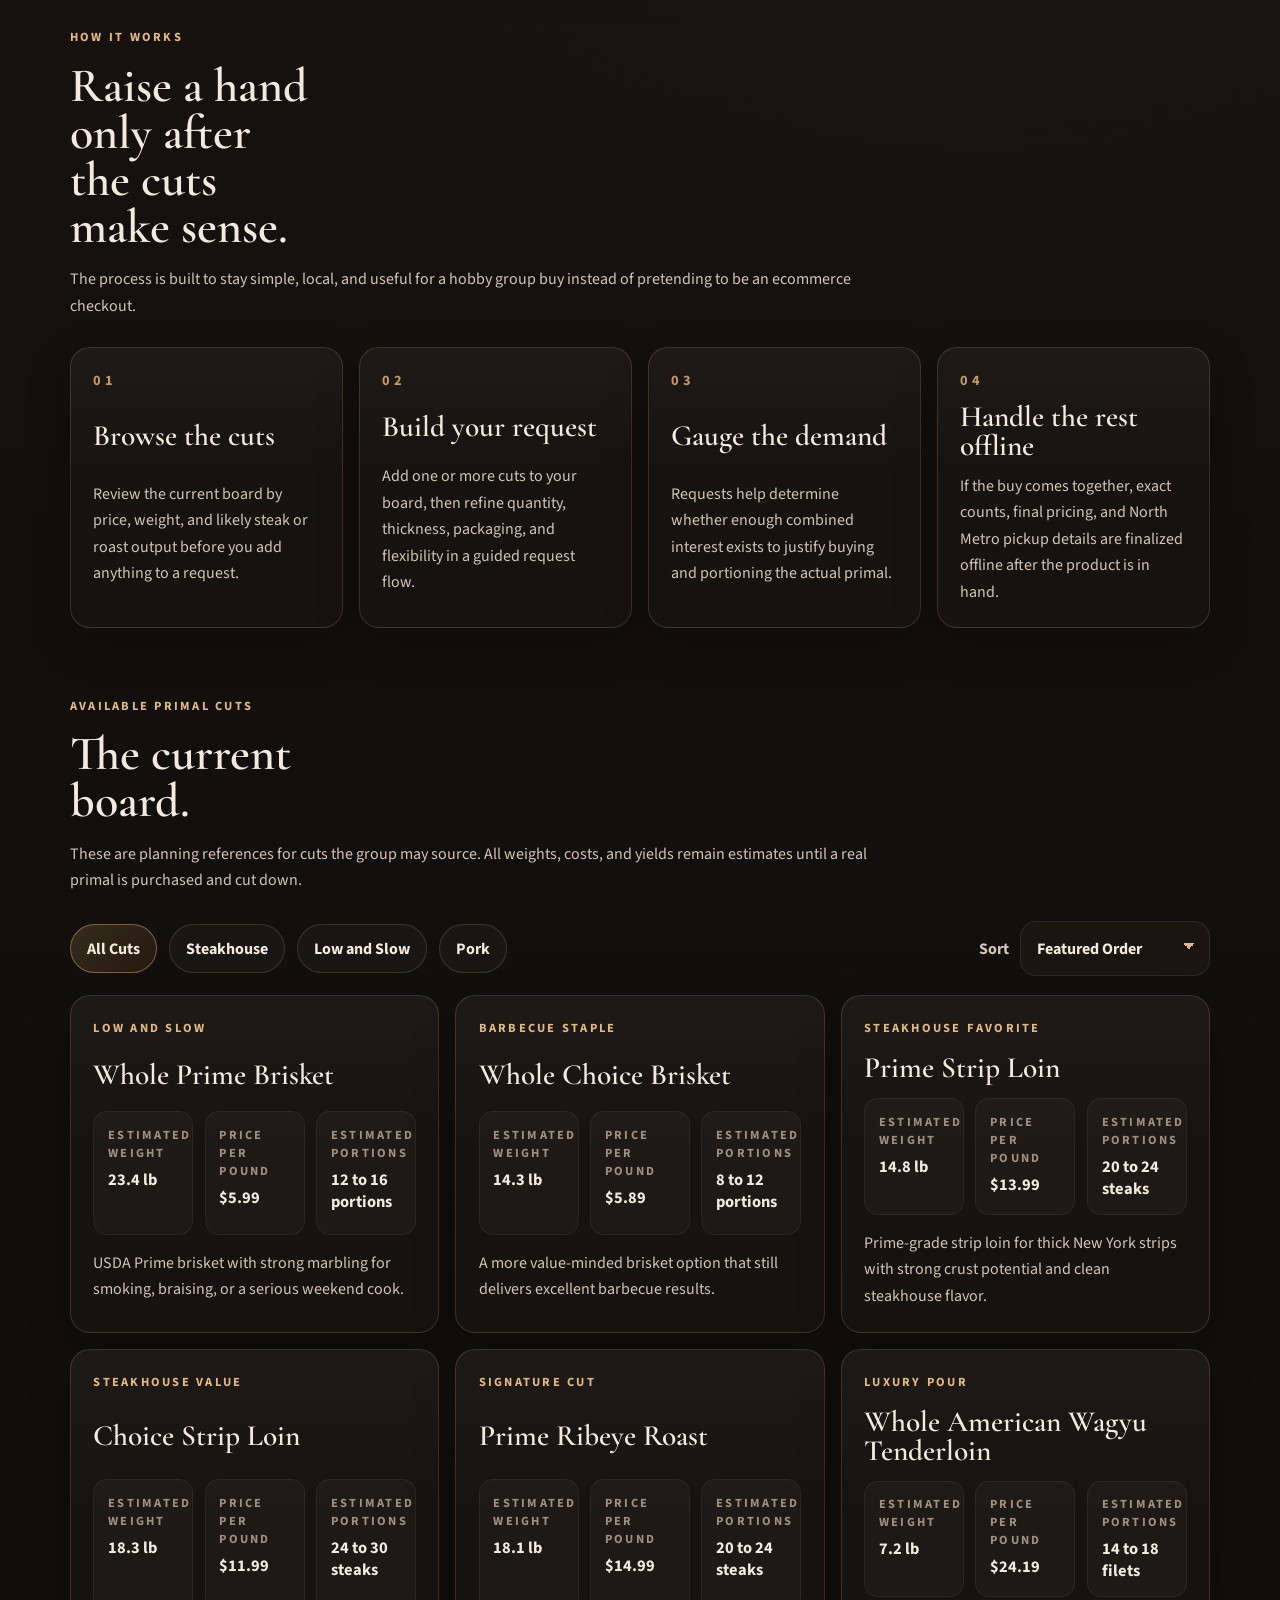
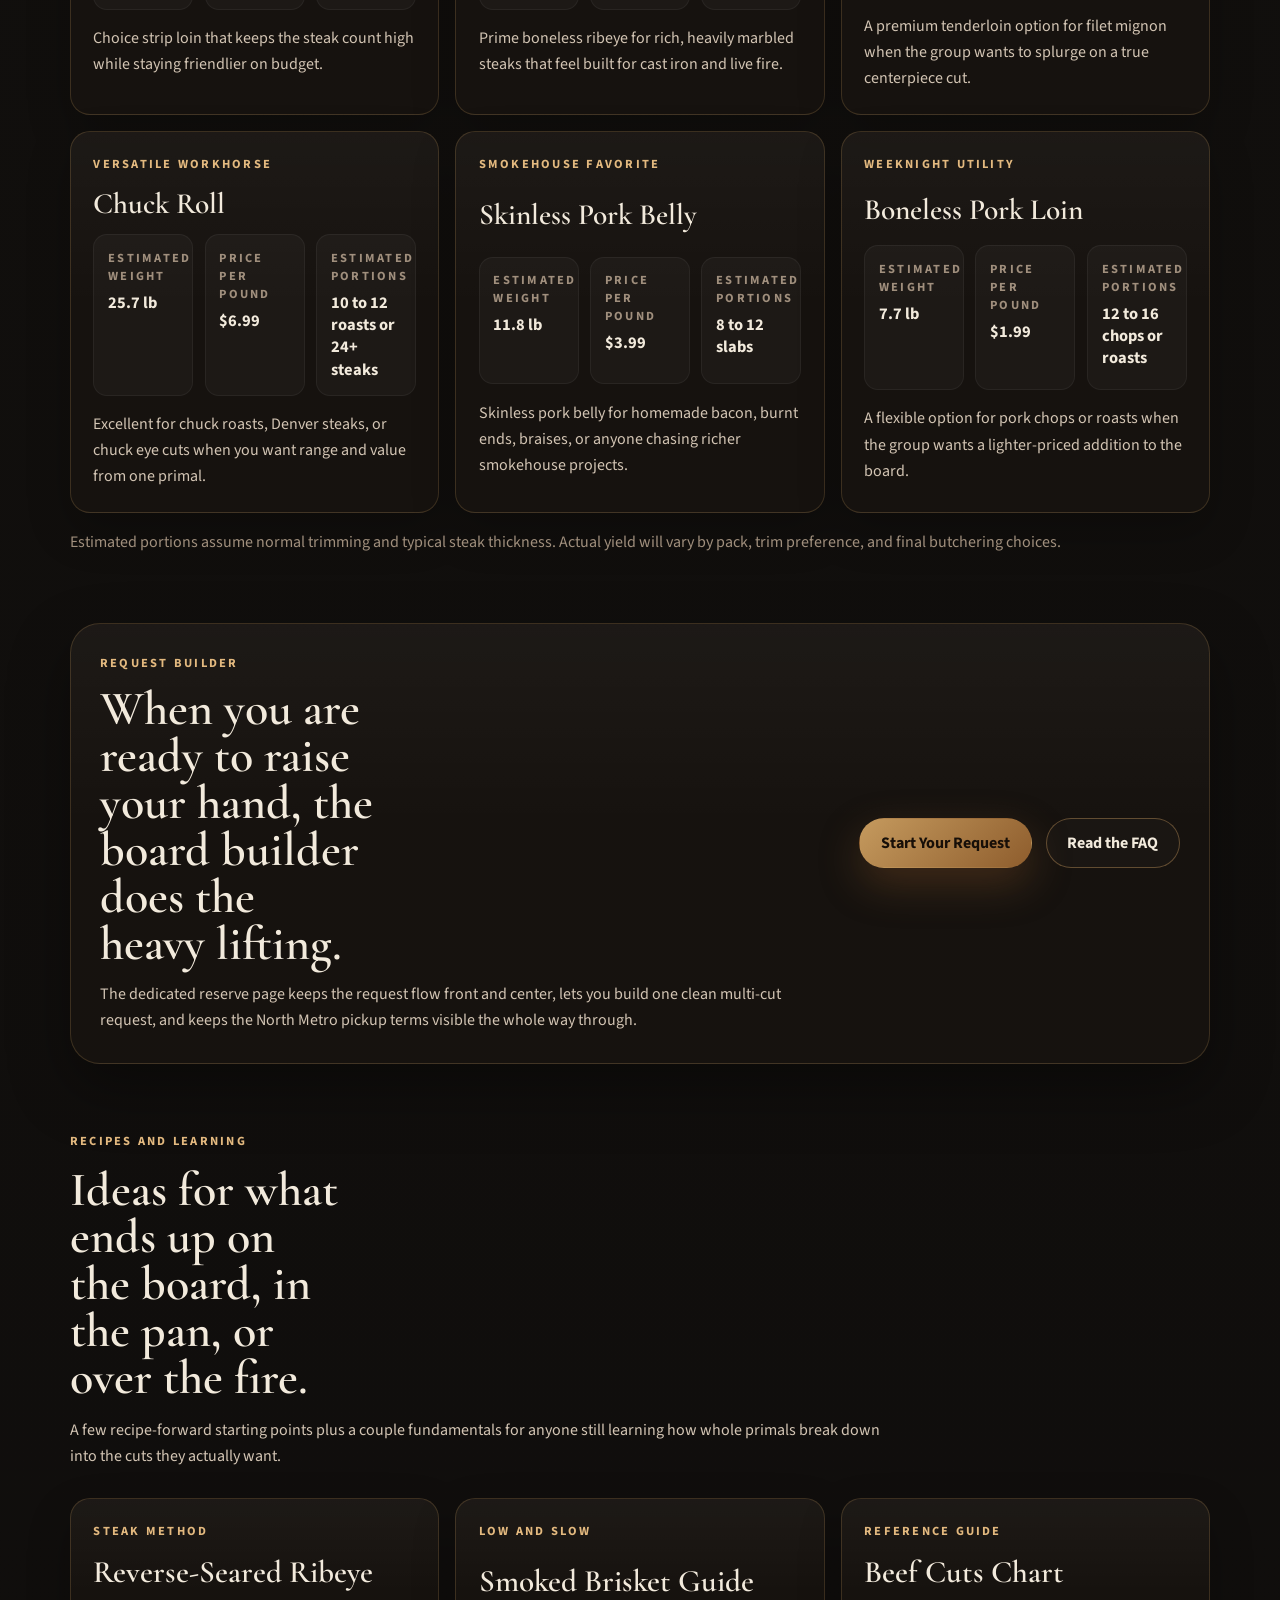
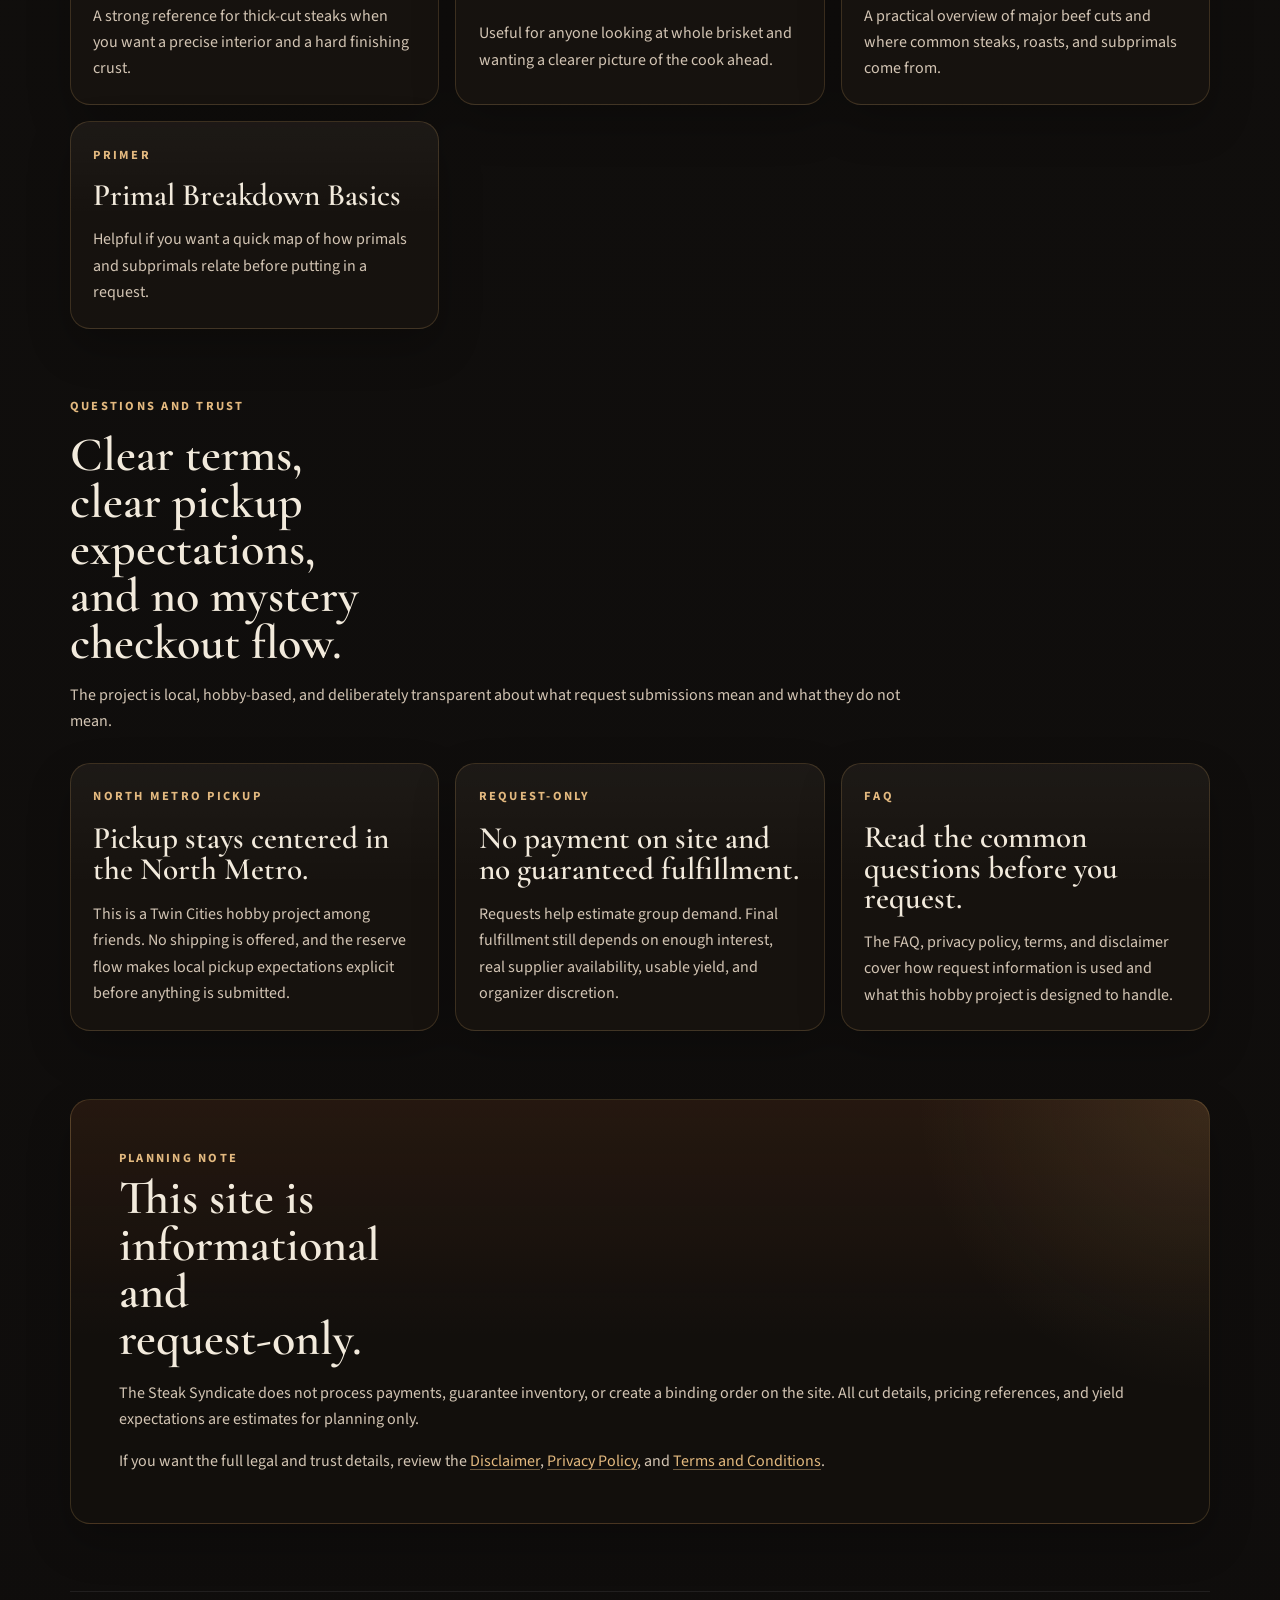
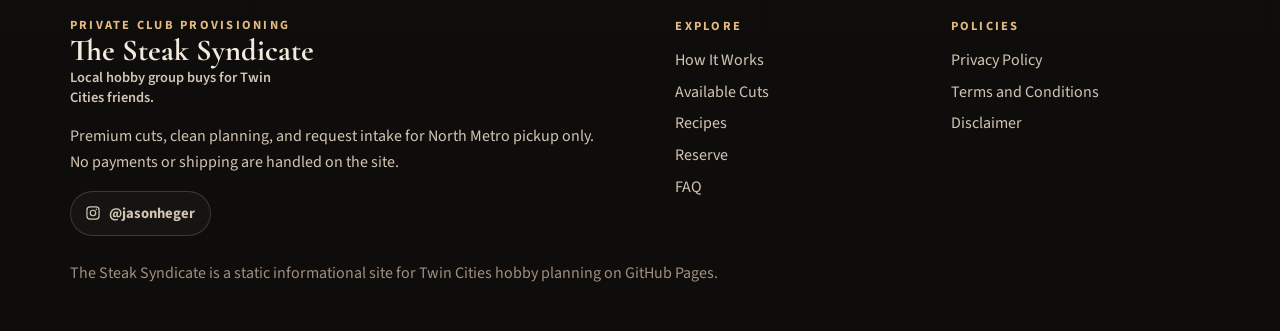
==== commit af90abc0: "git-r-done" ====
--- a/index.html
+++ b/index.html
@@ -3,10 +3,10 @@
 <head>
   <meta charset="UTF-8" />
   <meta name="viewport" content="width=device-width, initial-scale=1.0" />
-  <title>The Steak Syndicate | Community Meat Buy Planning</title>
+  <title>The Steak Syndicate | Twin Cities Primal Planning</title>
   <meta
     name="description"
-    content="The Steak Syndicate helps friends plan premium primal buys, understand yields, and reserve interest before purchase."
+    content="The Steak Syndicate is a Twin Cities hobby group for friends planning premium primal buys, steak yields, and local North Metro pickup requests."
   />
   <link rel="preconnect" href="https://fonts.googleapis.com" />
   <link rel="preconnect" href="https://fonts.gstatic.com" crossorigin />
@@ -29,44 +29,63 @@
             Where prime steaks meet bourbon and fire.
           </span>
         </a>
-        <div class="nav-links">
-          <a class="is-current" href="index.html">Home</a>
-          <a href="#how-it-works">How It Works</a>
-          <a href="#cuts">Available Cuts</a>
-          <a href="#recipes">Recipes</a>
-          <a href="reserve.html">Reserve</a>
-          <a href="#disclaimer">Disclaimer</a>
+        <div class="topbar-actions">
+          <div class="nav-links">
+            <a class="is-current" href="index.html">Home</a>
+            <a href="#how-it-works">How It Works</a>
+            <a href="#cuts">Available Cuts</a>
+            <a href="#recipes">Recipes</a>
+            <a href="reserve.html">Reserve</a>
+            <a href="faq.html">FAQ</a>
+          </div>
+          <a
+            class="social-link"
+            href="https://www.instagram.com/jasonheger/"
+            target="_blank"
+            rel="noreferrer"
+            aria-label="Instagram @jasonheger"
+          >
+            <svg class="social-icon" viewBox="0 0 24 24" aria-hidden="true">
+              <path
+                fill="currentColor"
+                d="M7.5 2h9A5.5 5.5 0 0 1 22 7.5v9A5.5 5.5 0 0 1 16.5 22h-9A5.5 5.5 0 0 1 2 16.5v-9A5.5 5.5 0 0 1 7.5 2Zm0 1.8A3.7 3.7 0 0 0 3.8 7.5v9a3.7 3.7 0 0 0 3.7 3.7h9a3.7 3.7 0 0 0 3.7-3.7v-9a3.7 3.7 0 0 0-3.7-3.7h-9Zm9.65 1.35a1.2 1.2 0 1 1 0 2.4a1.2 1.2 0 0 1 0-2.4ZM12 7a5 5 0 1 1 0 10a5 5 0 0 1 0-10Zm0 1.8A3.2 3.2 0 1 0 12 15.2A3.2 3.2 0 0 0 12 8.8Z"
+              />
+            </svg>
+            <span class="social-label">@jasonheger</span>
+          </a>
         </div>
       </nav>
 
       <div class="hero-frame">
         <div class="hero-grid">
           <div class="hero-copy reveal">
-            <p class="eyebrow">Community Meat Buy | Informational Only</p>
-            <h1>Prime cuts, cleaner yields, and a clearer board.</h1>
+            <p class="eyebrow">Twin Cities Hobby Group | Request Only</p>
+            <h1>Prime cuts, honest estimates, and a board worth building.</h1>
             <p class="hero-intro">
-              The Steak Syndicate helps friends review premium primals, understand likely steak and
-              roast outcomes, and reserve interest before anything is purchased.
+              The Steak Syndicate helps friends in Minneapolis-St. Paul review premium primals,
+              understand likely steak and roast yields, and raise a hand for local North Metro pickup
+              if enough combined interest makes a buy worthwhile.
             </p>
             <div class="hero-actions">
-              <a class="button button-primary" href="#cuts">Review the Cuts</a>
-              <a class="button button-secondary" href="reserve.html">Request Interest</a>
+              <a class="button button-primary" href="reserve.html">Build Your Request</a>
+              <a class="button button-secondary" href="#cuts">Review the Cuts</a>
             </div>
             <div class="hero-meta" aria-label="Hero highlights">
-              <span>Informational only</span>
-              <span>Offline reservations</span>
-              <span>Twin Cities pickup</span>
+              <span>North Metro pickup</span>
+              <span>No payment on site</span>
+              <span>Requests guide demand</span>
             </div>
             <div class="local-notice local-notice-hero">
-              <p class="local-notice-label">Twin Cities Only</p>
+              <p class="local-notice-label">Twin Cities Friends Only</p>
               <p>
-                The Steak Syndicate is a local hobby group for friends in the Minneapolis-St. Paul
-                area. Interest requests are for Twin Cities pickup only.
+                This is a local hobby project among friends, not a retail butcher shop. Pickup is
+                centered in the North Metro area of Minneapolis-St. Paul, with no shipping and no
+                checkout on the site.
               </p>
             </div>
             <div class="share-block share-block-hero" data-share-block>
               <p class="share-prompt">
-                Know someone in the Twin Cities who'd want in? Share The Syndicate.
+                Know someone in the Twin Cities who would want in? Share The Syndicate.
               </p>
               <div class="share-actions" aria-label="Share The Steak Syndicate">
                 <button class="share-button" type="button" data-share="copy">Copy Link</button>
@@ -85,23 +104,23 @@
               <p class="panel-label">Syndicate Brief</p>
               <span class="panel-badge">Planning Only</span>
             </div>
-            <h2>Built to make the buy feel clear before the order goes in.</h2>
+            <h2>Steak-first planning with cleaner expectations.</h2>
             <p class="panel-copy">
-              The site sets expectations up front so the group can discuss real cuts, real weights,
-              and likely portions without pretending the final numbers are known yet.
+              Browse the current board, understand how primals usually trim out, and use the request
+              builder only when you are serious enough to help shape a real local buy.
             </p>
             <div class="panel-points">
               <article class="panel-point">
-                <span class="panel-point-title">On the board</span>
-                <p>Prime-forward steakhouse cuts, barbecue staples, and a few versatile pork options.</p>
+                <span class="panel-point-title">What the site covers</span>
+                <p>Premium cuts, estimated weights, likely portions, and practical request planning.</p>
               </article>
               <article class="panel-point">
-                <span class="panel-point-title">What people see</span>
-                <p>Estimated weight, cost per pound, portion yield, and a short description for each cut.</p>
+                <span class="panel-point-title">What the site does not do</span>
+                <p>No payments, no cart, and no guaranteed fulfillment before the primal is sourced.</p>
               </article>
               <article class="panel-point">
-                <span class="panel-point-title">How it closes</span>
-                <p>Requests stay local, final counts happen offline, and enough combined interest has to justify the buy.</p>
+                <span class="panel-point-title">How pickup works</span>
+                <p>If a group buy moves forward, pickup is local only and centered in the North Metro.</p>
               </article>
             </div>
             <div class="hero-stats">
@@ -110,12 +129,12 @@
                 <span class="stat-label">featured cuts</span>
               </div>
               <div class="stat-card">
-                <span class="stat-value">3</span>
-                <span class="stat-label">catalog filters</span>
+                <span class="stat-value">MSP</span>
+                <span class="stat-label">local footprint</span>
               </div>
               <div class="stat-card">
-                <span class="stat-value">MSP</span>
-                <span class="stat-label">pickup footprint</span>
+                <span class="stat-value">0</span>
+                <span class="stat-label">payments collected</span>
               </div>
             </div>
           </aside>
@@ -128,26 +147,26 @@
       <section class="section summary reveal" aria-label="Highlights">
         <article class="summary-card">
           <p class="summary-kicker">Prime Mindset</p>
-          <h2>Cut for people who care what lands on the board.</h2>
-          <p>
-            From ribeye and strip loin to brisket and chuck, the goal is better group buying
-            decisions with fewer surprises.
+          <h2>Built for people who care what lands on the cutting board.</h2>
+          <p>
+            From ribeye and strip loin to brisket, chuck, and pork belly, the focus stays on cuts
+            worth talking about and requests worth organizing.
           </p>
         </article>
         <article class="summary-card">
           <p class="summary-kicker">Yield Clarity</p>
-          <h2>Weight, price, portions, and expectations in one place.</h2>
-          <p>
-            Every featured primal includes typical pack weight, estimated cost per pound, and the
-            kind of steaks or roasts that usually come out the other side.
+          <h2>Weight, price, and likely portions in one clean read.</h2>
+          <p>
+            Every featured cut includes estimated pack weight, planning price, and a realistic view
+            of what usually comes out after trimming and portioning.
           </p>
         </article>
         <article class="summary-card">
-          <p class="summary-kicker">Reservation Only</p>
-          <h2>No cart. No checkout. No false precision.</h2>
-          <p>
-            This is a planning surface for the group. Final totals depend on the actual primals
-            purchased and how each one trims out in real life.
+          <p class="summary-kicker">Local Trust</p>
+          <h2>North Metro pickup. Request-only. No false checkout flow.</h2>
+          <p>
+            The site stays intentionally honest about what is known, what is estimated, and what
+            still depends on real demand and real primal availability.
           </p>
         </article>
       </section>
@@ -156,44 +175,44 @@
       <section class="section reveal" id="how-it-works">
         <div class="section-heading">
           <p class="eyebrow">How It Works</p>
-          <h2>Reserve interest with the right expectations.</h2>
-          <p>
-            The process stays intentionally simple so the group can focus on the cuts, not on site
-            logistics.
+          <h2>Raise a hand only after the cuts make sense.</h2>
+          <p>
+            The process is built to stay simple, local, and useful for a hobby group buy instead of
+            pretending to be an ecommerce checkout.
           </p>
         </div>
 
         <div class="process-grid">
           <article class="process-card">
             <span class="step-number">01</span>
-            <h3>Review the board</h3>
-            <p>
-              Browse the current primal lineup and compare weight, estimated price, expected
-              portions, and what each cut is best suited for.
+            <h3>Browse the cuts</h3>
+            <p>
+              Review the current board by price, weight, and likely steak or roast output before you
+              add anything to a request.
             </p>
           </article>
           <article class="process-card">
             <span class="step-number">02</span>
-            <h3>Reserve interest</h3>
-            <p>
-              Let the group organizer know which cuts you want in on. This site is for planning and
-              reservations only, not transactions.
+            <h3>Build your request</h3>
+            <p>
+              Add one or more cuts to your board, then refine quantity, thickness, packaging, and
+              flexibility in a guided request flow.
             </p>
           </article>
           <article class="process-card">
             <span class="step-number">03</span>
-            <h3>Buy the actual primal</h3>
-            <p>
-              Once interest is clear, the right primals are sourced. Final cost depends on the
-              actual weight of the pieces purchased.
+            <h3>Gauge the demand</h3>
+            <p>
+              Requests help determine whether enough combined interest exists to justify buying and
+              portioning the actual primal.
             </p>
           </article>
           <article class="process-card">
             <span class="step-number">04</span>
-            <h3>Butcher and settle up locally</h3>
-            <p>
-              Final steak counts, roast sizes, and payment happen offline after trimming, portioning,
-              and real-world weights are confirmed.
+            <h3>Handle the rest offline</h3>
+            <p>
+              If the buy comes together, exact counts, final pricing, and North Metro pickup details
+              are finalized offline after the product is in hand.
             </p>
           </article>
         </div>
@@ -205,8 +224,8 @@
           <p class="eyebrow">Available Primal Cuts</p>
           <h2>The current board.</h2>
           <p>
-            These are sample offerings the group can source. All figures are estimates intended to
-            help set expectations before a purchase is made.
+            These are planning references for cuts the group may source. All weights, costs, and
+            yields remain estimates until a real primal is purchased and cut down.
           </p>
         </div>
 
@@ -458,16 +477,17 @@
       <section class="section reveal">
         <div class="reserve-preview">
           <div class="reserve-preview-copy">
-            <p class="eyebrow">Reserve</p>
-            <h2>When you are ready to raise your hand, the request page handles the rest.</h2>
-            <p>
-              The dedicated reserve page explains how requests work, keeps the Twin Cities-only
-              pickup notice visible, and lets you draft a clean request summary for the organizer.
+            <p class="eyebrow">Request Builder</p>
+            <h2>When you are ready to raise your hand, the board builder does the heavy lifting.</h2>
+            <p>
+              The dedicated reserve page keeps the request flow front and center, lets you build one
+              clean multi-cut request, and keeps the North Metro pickup terms visible the whole way
+              through.
             </p>
           </div>
           <div class="reserve-preview-actions">
-            <a class="button button-primary" href="reserve.html">Go to Reserve Page</a>
-            <a class="button button-secondary" href="#recipes">Browse Recipes</a>
+            <a class="button button-primary" href="reserve.html">Start Your Request</a>
+            <a class="button button-secondary" href="faq.html">Read the FAQ</a>
           </div>
         </div>
       </section>
@@ -478,8 +498,8 @@
           <p class="eyebrow">Recipes and Learning</p>
           <h2>Ideas for what ends up on the board, in the pan, or over the fire.</h2>
           <p>
-            A few recipe-forward starting points plus a couple fundamentals for anyone still
-            learning the cuts and how whole primals break down.
+            A few recipe-forward starting points plus a couple fundamentals for anyone still learning
+            how whole primals break down into the cuts they actually want.
           </p>
         </div>
 
@@ -504,8 +524,8 @@
             <p class="resource-label">Reference Guide</p>
             <h3>Beef Cuts Chart</h3>
             <p>
-              A useful overview of major beef cuts and where common steaks, roasts, and subprimals
-              come from.
+              A practical overview of major beef cuts and where common steaks, roasts, and
+              subprimals come from.
             </p>
           </a>
           <a class="resource-card" href="https://en.wikipedia.org/wiki/Cut_of_beef" target="_blank" rel="noreferrer">
@@ -519,28 +539,118 @@
         </div>
       </section>
 
+      <!-- Trust section -->
+      <section class="section reveal" id="trust">
+        <div class="section-heading">
+          <p class="eyebrow">Questions and Trust</p>
+          <h2>Clear terms, clear pickup expectations, and no mystery checkout flow.</h2>
+          <p>
+            The project is local, hobby-based, and deliberately transparent about what request
+            submissions mean and what they do not mean.
+          </p>
+        </div>
+
+        <div class="resource-grid trust-grid">
+          <article class="resource-card">
+            <p class="resource-label">North Metro Pickup</p>
+            <h3>Pickup stays centered in the North Metro.</h3>
+            <p>
+              This is a Twin Cities hobby project among friends. No shipping is offered, and the
+              reserve flow makes local pickup expectations explicit before anything is submitted.
+            </p>
+          </article>
+          <article class="resource-card">
+            <p class="resource-label">Request-Only</p>
+            <h3>No payment on site and no guaranteed fulfillment.</h3>
+            <p>
+              Requests help estimate group demand. Final fulfillment still depends on enough interest,
+              real supplier availability, usable yield, and organizer discretion.
+            </p>
+          </article>
+          <a class="resource-card" href="faq.html">
+            <p class="resource-label">FAQ</p>
+            <h3>Read the common questions before you request.</h3>
+            <p>
+              The FAQ, privacy policy, terms, and disclaimer cover how request information is used
+              and what this hobby project is designed to handle.
+            </p>
+          </a>
+        </div>
+      </section>
+
       <!-- Disclaimer -->
       <section class="section reveal" id="disclaimer">
         <div class="disclaimer-card">
-          <p class="eyebrow">Important Disclaimer</p>
-          <h2>A local hobby group, not a retail butcher storefront.</h2>
-          <p>
-            The Steak Syndicate exists to help friends in the Minneapolis-St. Paul area review
-            options, estimate demand for whole primals, and reserve interest before anything is
-            purchased.
-          </p>
-          <p>
-            No payments are processed on this site. Final fulfillment depends on enough combined
-            interest to justify the purchase, and exact counts and pricing depend on the real primal
-            weights once they are sourced and portioned.
+          <p class="eyebrow">Planning Note</p>
+          <h2>This site is informational and request-only.</h2>
+          <p>
+            The Steak Syndicate does not process payments, guarantee inventory, or create a binding
+            order on the site. All cut details, pricing references, and yield expectations are
+            estimates for planning only.
+          </p>
+          <p>
+            If you want the full legal and trust details, review the
+            <a class="text-link" href="disclaimer.html">Disclaimer</a>,
+            <a class="text-link" href="privacy.html">Privacy Policy</a>, and
+            <a class="text-link" href="terms.html">Terms and Conditions</a>.
           </p>
         </div>
       </section>
     </main>
 
-    <!-- Footer -->
     <footer class="footer">
-      <p>The Steak Syndicate is a static informational site for community planning on GitHub Pages.</p>
+      <div class="footer-grid">
+        <div class="footer-column footer-brand-column">
+          <a class="brand brand-footer" href="index.html">
+            <span class="brand-kicker">Private Club Provisioning</span>
+            <span class="brand-name">The Steak Syndicate</span>
+            <span class="brand-tagline">Local hobby group buys for Twin Cities friends.</span>
+          </a>
+          <p>
+            Premium cuts, clean planning, and request intake for North Metro pickup only. No
+            payments or shipping are handled on the site.
+          </p>
+          <a
+            class="social-link social-link-inline"
+            href="https://www.instagram.com/jasonheger/"
+            target="_blank"
+            rel="noreferrer"
+            aria-label="Instagram @jasonheger"
+          >
+            <svg class="social-icon" viewBox="0 0 24 24" aria-hidden="true">
+              <path
+                fill="currentColor"
+                d="M7.5 2h9A5.5 5.5 0 0 1 22 7.5v9A5.5 5.5 0 0 1 16.5 22h-9A5.5 5.5 0 0 1 2 16.5v-9A5.5 5.5 0 0 1 7.5 2Zm0 1.8A3.7 3.7 0 0 0 3.8 7.5v9a3.7 3.7 0 0 0 3.7 3.7h9a3.7 3.7 0 0 0 3.7-3.7v-9a3.7 3.7 0 0 0-3.7-3.7h-9Zm9.65 1.35a1.2 1.2 0 1 1 0 2.4a1.2 1.2 0 0 1 0-2.4ZM12 7a5 5 0 1 1 0 10a5 5 0 0 1 0-10Zm0 1.8A3.2 3.2 0 1 0 12 15.2A3.2 3.2 0 0 0 12 8.8Z"
+              />
+            </svg>
+            <span class="social-label">@jasonheger</span>
+          </a>
+        </div>
+
+        <div class="footer-column">
+          <p class="footer-heading">Explore</p>
+          <div class="footer-links">
+            <a href="#how-it-works">How It Works</a>
+            <a href="#cuts">Available Cuts</a>
+            <a href="#recipes">Recipes</a>
+            <a href="reserve.html">Reserve</a>
+            <a href="faq.html">FAQ</a>
+          </div>
+        </div>
+
+        <div class="footer-column">
+          <p class="footer-heading">Policies</p>
+          <div class="footer-links">
+            <a href="privacy.html">Privacy Policy</a>
+            <a href="terms.html">Terms and Conditions</a>
+            <a href="disclaimer.html">Disclaimer</a>
+          </div>
+        </div>
+      </div>
+      <p class="footer-note">
+        The Steak Syndicate is a static informational site for Twin Cities hobby planning on GitHub
+        Pages.
+      </p>
     </footer>
   </div>
 
--- a/styles.css
+++ b/styles.css
@@ -1,24 +1,28 @@
 /* ------------------------------ */
-/* Design tokens and page frame   */
+/* Design tokens and base styles  */
 /* ------------------------------ */
 
 :root {
   --bg: #120f0d;
-  --bg-elevated: #1b1613;
+  --bg-elevated: #1a1512;
   --bg-soft: #241d18;
-  --panel: rgba(27, 22, 19, 0.78);
-  --panel-strong: rgba(18, 15, 13, 0.88);
+  --panel: rgba(28, 22, 18, 0.92);
+  --panel-soft: rgba(255, 255, 255, 0.024);
+  --panel-strong: rgba(17, 13, 11, 0.96);
   --line: rgba(197, 154, 94, 0.22);
   --line-strong: rgba(197, 154, 94, 0.42);
+  --line-soft: rgba(255, 255, 255, 0.08);
   --text: #f2eadc;
-  --text-soft: #cabfae;
-  --text-muted: #9c8b78;
+  --text-soft: #d3c5b4;
+  --text-muted: #a08f7d;
   --accent: #c59a5e;
-  --accent-strong: #e0b57a;
+  --accent-strong: #e3b97f;
   --accent-deep: #8e5d2d;
+  --accent-soft: rgba(197, 154, 94, 0.12);
   --burnt: #7c3f1f;
-  --shadow: 0 20px 56px rgba(0, 0, 0, 0.34);
-  --radius-lg: 28px;
+  --shadow: 0 24px 60px rgba(0, 0, 0, 0.36);
+  --shadow-soft: 0 18px 44px rgba(0, 0, 0, 0.24);
+  --radius-lg: 30px;
   --radius-md: 20px;
   --radius-sm: 14px;
   --content-width: 1140px;
@@ -39,9 +43,9 @@
   color: var(--text);
   font-family: "Source Sans 3", sans-serif;
   background:
-    radial-gradient(circle at top, rgba(140, 78, 37, 0.14), transparent 30%),
+    radial-gradient(circle at top, rgba(140, 78, 37, 0.12), transparent 30%),
     radial-gradient(circle at 82% 14%, rgba(197, 154, 94, 0.08), transparent 16%),
-    linear-gradient(180deg, #17120f 0%, #110f0d 36%, #0f0d0c 100%);
+    linear-gradient(180deg, #17120f 0%, #110f0d 40%, #0f0d0c 100%);
   min-height: 100vh;
 }
 
@@ -51,15 +55,15 @@
   inset: 0;
   pointer-events: none;
   background:
-    linear-gradient(135deg, rgba(255, 255, 255, 0.012), transparent 25%),
+    linear-gradient(135deg, rgba(255, 255, 255, 0.01), transparent 26%),
     repeating-linear-gradient(
       135deg,
-      rgba(255, 255, 255, 0.012) 0,
-      rgba(255, 255, 255, 0.012) 1px,
+      rgba(255, 255, 255, 0.01) 0,
+      rgba(255, 255, 255, 0.01) 1px,
       transparent 1px,
       transparent 14px
     );
-  opacity: 0.14;
+  opacity: 0.12;
 }
 
 a {
@@ -78,7 +82,7 @@
 }
 
 /* ------------------------------ */
-/* Shared typography and sections */
+/* Shared typography and layout   */
 /* ------------------------------ */
 
 .section,
@@ -90,7 +94,7 @@
 }
 
 .section {
-  padding: 0 0 4rem;
+  padding: 0 0 4.2rem;
 }
 
 .eyebrow,
@@ -101,7 +105,8 @@
 .metric-label,
 .brand-kicker,
 .local-notice-label,
-.request-output-label {
+.request-output-label,
+.footer-heading {
   letter-spacing: 0.18em;
   text-transform: uppercase;
   font-size: 0.78rem;
@@ -114,7 +119,8 @@
 .resource-label,
 .brand-kicker,
 .local-notice-label,
-.request-output-label {
+.request-output-label,
+.footer-heading {
   color: var(--accent-strong);
 }
 
@@ -123,43 +129,57 @@
 h3 {
   margin: 0;
   font-family: "Cormorant Garamond", serif;
-  line-height: 0.95;
   font-weight: 600;
+  line-height: 0.98;
 }
 
 h1 {
-  font-size: clamp(2.8rem, 4.5vw, 4.3rem);
-  max-width: 11.5ch;
+  font-size: clamp(2.8rem, 4.35vw, 4.15rem);
+  max-width: 11.2ch;
+  letter-spacing: -0.02em;
   text-wrap: balance;
-  letter-spacing: -0.02em;
-  line-height: 1.01;
 }
 
 h2 {
-  font-size: clamp(2.2rem, 3.8vw, 3.3rem);
+  font-size: clamp(2.15rem, 3.75vw, 3.15rem);
   max-width: 13ch;
   text-wrap: balance;
 }
 
 h3 {
-  font-size: 2rem;
+  font-size: clamp(1.8rem, 2.3vw, 2.1rem);
+}
+
+p,
+li {
+  color: var(--text-soft);
+  line-height: 1.65;
+  font-size: 1rem;
 }
 
 p {
   margin: 0;
-  color: var(--text-soft);
-  line-height: 1.62;
-  font-size: 1rem;
 }
 
 .section-heading {
   display: grid;
-  gap: 1rem;
-  margin-bottom: 1.65rem;
+  gap: 0.95rem;
+  margin-bottom: 1.75rem;
 }
 
 .section-heading p:last-child {
   max-width: 52rem;
+}
+
+.section-heading-strong {
+  max-width: 58rem;
+}
+
+.text-link {
+  color: var(--accent-strong);
+  text-decoration: underline;
+  text-decoration-color: rgba(224, 185, 127, 0.45);
+  text-underline-offset: 0.18rem;
 }
 
 /* ------------------------------ */
@@ -168,8 +188,12 @@
 
 .hero {
   position: relative;
-  padding: 1.2rem 0 3.4rem;
+  padding: 1.2rem 0 3.5rem;
   isolation: isolate;
+}
+
+.page-hero {
+  padding-bottom: 2.8rem;
 }
 
 .hero-overlay {
@@ -177,60 +201,70 @@
   inset: 0;
   z-index: -1;
   background:
-    radial-gradient(circle at 18% 12%, rgba(197, 154, 94, 0.08), transparent 20%),
-    radial-gradient(circle at 78% 30%, rgba(124, 63, 31, 0.12), transparent 24%),
+    radial-gradient(circle at 18% 10%, rgba(197, 154, 94, 0.08), transparent 20%),
+    radial-gradient(circle at 80% 28%, rgba(124, 63, 31, 0.11), transparent 24%),
     linear-gradient(180deg, rgba(0, 0, 0, 0.08), transparent 28%),
     linear-gradient(180deg, rgba(197, 154, 94, 0.04), transparent 40%);
 }
 
 .topbar {
   display: flex;
-  align-items: center;
+  align-items: flex-start;
   justify-content: space-between;
-  gap: 1.25rem;
-  padding: 0.95rem 1.2rem;
+  gap: 1.35rem;
+  padding: 1rem 1.25rem;
   border: 1px solid var(--line);
   border-radius: 24px;
-  background: rgba(20, 17, 14, 0.78);
+  background: rgba(20, 17, 14, 0.8);
   backdrop-filter: blur(14px);
   position: sticky;
   top: 1rem;
   z-index: 10;
+  box-shadow: var(--shadow-soft);
 }
 
 .brand {
   display: inline-flex;
   flex-direction: column;
-  gap: 0.16rem;
-  max-width: 27rem;
+  gap: 0.18rem;
+  max-width: 29rem;
 }
 
 .brand-name {
   font-family: "Cormorant Garamond", serif;
-  font-size: 1.9rem;
+  font-size: 2.08rem;
   font-weight: 700;
-  line-height: 0.95;
+  line-height: 0.93;
+  color: var(--text);
 }
 
 .brand-tagline {
   color: var(--text-soft);
-  font-size: 0.88rem;
+  font-size: 0.95rem;
   font-weight: 600;
-  letter-spacing: 0.03em;
-  line-height: 1.35;
-  max-width: 28ch;
+  line-height: 1.38;
+  max-width: 30ch;
   opacity: 0.88;
   transition: opacity 280ms ease, color 180ms ease;
 }
 
 .brand-tagline.is-ready {
   opacity: 1;
+}
+
+.topbar-actions {
+  display: flex;
+  align-items: center;
+  justify-content: flex-end;
+  gap: 1rem;
+  flex-wrap: wrap;
 }
 
 .nav-links {
   display: flex;
   align-items: center;
-  gap: 1.35rem;
+  justify-content: flex-end;
+  gap: 1.25rem;
   flex-wrap: wrap;
 }
 
@@ -250,38 +284,93 @@
   color: var(--text);
 }
 
-.hero-grid {
-  display: grid;
-  width: 100%;
-  grid-template-columns: minmax(0, 0.98fr) minmax(340px, 0.86fr);
-  gap: 1.2rem;
-  align-items: stretch;
+.social-link {
+  display: inline-flex;
+  align-items: center;
+  gap: 0.5rem;
+  min-height: 2.75rem;
+  padding: 0.68rem 0.9rem;
+  border-radius: 999px;
+  border: 1px solid rgba(224, 181, 122, 0.22);
+  background: rgba(255, 255, 255, 0.03);
+  color: var(--text-soft);
+  transition:
+    transform 180ms ease,
+    border-color 180ms ease,
+    color 180ms ease,
+    background-color 180ms ease;
+}
+
+.social-link:hover,
+.social-link:focus-visible {
+  transform: translateY(-1px);
+  color: var(--text);
+  border-color: rgba(224, 181, 122, 0.34);
+  background: rgba(197, 154, 94, 0.08);
+}
+
+.social-link-inline {
+  width: fit-content;
+}
+
+.social-icon {
+  width: 1rem;
+  height: 1rem;
+  flex: 0 0 auto;
+}
+
+.social-label {
+  font-size: 0.92rem;
+  font-weight: 700;
 }
 
 .hero-frame {
   margin-top: 1.35rem;
-  padding: 2rem;
+  padding: 2.1rem;
   border: 1px solid rgba(197, 154, 94, 0.18);
   border-radius: 36px;
   background:
     radial-gradient(circle at top right, rgba(197, 154, 94, 0.08), transparent 20%),
     linear-gradient(180deg, rgba(255, 255, 255, 0.02), transparent 28%),
-    linear-gradient(135deg, rgba(35, 29, 24, 0.96), rgba(18, 15, 13, 0.98));
+    linear-gradient(135deg, rgba(35, 29, 24, 0.97), rgba(18, 15, 13, 0.99));
   box-shadow: var(--shadow);
+}
+
+.hero-grid {
+  display: grid;
+  width: 100%;
+  grid-template-columns: minmax(0, 1fr) minmax(330px, 0.9fr);
+  gap: 1.25rem;
+  align-items: stretch;
+}
+
+.reserve-hero-grid {
+  grid-template-columns: minmax(0, 1fr) minmax(320px, 0.88fr);
+}
+
+.legal-hero-grid {
+  grid-template-columns: minmax(0, 1fr);
 }
 
 .hero-copy {
   display: grid;
   align-content: center;
   gap: 1rem;
+  max-width: 38rem;
   padding: 0.2rem 0;
-  max-width: 36rem;
 }
 
 .hero-intro {
-  max-width: 32rem;
-  font-size: 1.03rem;
-  line-height: 1.7;
+  max-width: 33rem;
+  font-size: 1.05rem;
+  line-height: 1.72;
+}
+
+.hero-actions {
+  display: flex;
+  flex-wrap: wrap;
+  gap: 0.9rem;
+  padding-top: 0.18rem;
 }
 
 .hero-meta {
@@ -292,7 +381,7 @@
 }
 
 .hero-meta span {
-  padding: 0.55rem 0.8rem;
+  padding: 0.58rem 0.84rem;
   border: 1px solid rgba(255, 255, 255, 0.08);
   border-radius: 999px;
   color: var(--text-muted);
@@ -302,7 +391,7 @@
 
 .local-notice {
   display: grid;
-  gap: 0.55rem;
+  gap: 0.52rem;
   padding: 1rem 1.05rem;
   border: 1px solid rgba(224, 181, 122, 0.18);
   border-radius: var(--radius-md);
@@ -315,13 +404,19 @@
   max-width: 36rem;
 }
 
+.notice-grid {
+  display: grid;
+  grid-template-columns: repeat(2, minmax(0, 1fr));
+  gap: 0.9rem;
+}
+
 .share-block {
   display: grid;
   gap: 0.8rem;
 }
 
 .share-block-hero {
-  max-width: 39rem;
+  max-width: 40rem;
 }
 
 .share-prompt {
@@ -343,7 +438,7 @@
   padding: 0.72rem 1rem;
   border-radius: 999px;
   border: 1px solid rgba(224, 181, 122, 0.2);
-  background: rgba(255, 255, 255, 0.025);
+  background: rgba(255, 255, 255, 0.03);
   color: var(--text-soft);
   font: inherit;
   font-weight: 700;
@@ -369,380 +464,17 @@
   font-size: 0.92rem;
 }
 
-.builder-shell {
-  display: grid;
-  gap: 1rem;
-}
-
-.builder-steps {
-  display: grid;
-  grid-template-columns: repeat(3, minmax(0, 1fr));
-  gap: 0.85rem;
-}
-
-.builder-step {
-  display: flex;
-  align-items: flex-start;
-  gap: 0.9rem;
-  padding: 1rem;
-  border: 1px solid rgba(255, 255, 255, 0.08);
-  border-radius: 18px;
-  background: rgba(255, 255, 255, 0.025);
-  color: var(--text-soft);
-  text-align: left;
-  cursor: pointer;
-  transition:
-    border-color 180ms ease,
-    background-color 180ms ease,
-    transform 180ms ease,
-    color 180ms ease;
-}
-
-.builder-step:hover,
-.builder-step:focus-visible {
-  transform: translateY(-1px);
-  color: var(--text);
-  border-color: rgba(224, 181, 122, 0.24);
-}
-
-.builder-step.is-active,
-.builder-step.is-complete {
-  border-color: rgba(224, 181, 122, 0.28);
-  background:
-    linear-gradient(180deg, rgba(197, 154, 94, 0.08), transparent 75%),
-    rgba(255, 255, 255, 0.03);
-  color: var(--text);
-}
-
-.builder-step-number {
-  display: inline-flex;
-  align-items: center;
-  justify-content: center;
-  min-width: 2.2rem;
-  min-height: 2.2rem;
-  border-radius: 999px;
-  border: 1px solid rgba(224, 181, 122, 0.24);
-  color: var(--accent-strong);
-  font-size: 0.86rem;
-  font-weight: 700;
-}
-
-.builder-step-copy {
-  display: grid;
-  gap: 0.2rem;
-}
-
-.builder-step-copy strong {
-  font-size: 1rem;
-}
-
-.builder-step-copy span:last-child {
-  color: var(--text-muted);
-  font-size: 0.92rem;
-  line-height: 1.45;
-}
-
-.builder-stage {
-  display: grid;
-}
-
-.builder-panel {
-  display: none;
-  gap: 1.25rem;
-  padding: 1.45rem;
-  border: 1px solid var(--line);
-  border-radius: var(--radius-md);
-  background:
-    linear-gradient(180deg, rgba(255, 255, 255, 0.03), transparent 46%),
-    rgba(23, 19, 16, 0.92);
-  box-shadow: var(--shadow);
-}
-
-.builder-panel.is-active {
-  display: grid;
-}
-
-.builder-panel-heading {
-  display: grid;
-  gap: 0.65rem;
-  max-width: 48rem;
-}
-
-.builder-layout {
-  display: grid;
-  grid-template-columns: minmax(0, 1.35fr) minmax(280px, 0.78fr);
-  gap: 1rem;
-  align-items: start;
-}
-
-.board-catalog {
-  display: grid;
-  grid-template-columns: repeat(2, minmax(0, 1fr));
-  gap: 1rem;
-}
-
-.board-card,
-.review-card,
-.board-sidebar {
-  border: 1px solid rgba(255, 255, 255, 0.08);
-  border-radius: 18px;
-  background:
-    linear-gradient(180deg, rgba(255, 255, 255, 0.025), transparent 46%),
-    rgba(255, 255, 255, 0.02);
-}
-
-.board-card {
-  display: grid;
-  gap: 0.9rem;
-  padding: 1.2rem;
-}
-
-.board-card-meta {
-  display: flex;
-  flex-wrap: wrap;
-  gap: 0.7rem;
-}
-
-.board-card-meta span {
-  padding: 0.4rem 0.7rem;
-  border-radius: 999px;
-  background: rgba(255, 255, 255, 0.03);
-  color: var(--text-muted);
-  font-size: 0.9rem;
-}
-
-.board-sidebar {
-  display: grid;
-  gap: 1rem;
-  padding: 1.25rem;
-  position: sticky;
-  top: 6rem;
-}
-
-.board-summary-list {
-  display: grid;
-  gap: 0.8rem;
-}
-
-.board-summary-item {
-  display: flex;
-  align-items: flex-start;
-  justify-content: space-between;
-  gap: 0.8rem;
-  padding: 0.9rem 0;
-  border-top: 1px solid rgba(255, 255, 255, 0.08);
-}
-
-.board-summary-item:first-child {
-  border-top: 0;
-  padding-top: 0;
-}
-
-.board-summary-item div {
-  display: grid;
-  gap: 0.22rem;
-}
-
-.board-summary-item strong {
-  color: var(--text);
-  font-size: 0.98rem;
-}
-
-.board-summary-item span {
-  color: var(--text-muted);
-  font-size: 0.92rem;
-}
-
-.board-summary-item.is-static {
-  justify-content: flex-start;
-}
-
-.board-summary-remove {
-  border: 0;
-  background: transparent;
-  color: var(--text-muted);
-  font: inherit;
-  font-weight: 700;
-  cursor: pointer;
-  padding: 0;
-}
-
-.board-summary-remove:hover,
-.board-summary-remove:focus-visible {
-  color: var(--text);
-}
-
-.board-empty,
-.builder-status {
-  color: var(--text-muted);
-}
-
-.builder-status {
-  display: none;
-  min-height: 1.4rem;
-  padding: 1rem 1.05rem;
-  border-radius: 16px;
-  border: 1px solid transparent;
-  background: rgba(255, 255, 255, 0.02);
-  font-size: 0.95rem;
-}
-
-.builder-status:not(:empty) {
-  display: block;
-}
-
-.builder-status.is-success {
-  color: var(--text);
-  border-color: rgba(224, 181, 122, 0.24);
-  background:
-    linear-gradient(180deg, rgba(197, 154, 94, 0.08), transparent 70%),
-    rgba(255, 255, 255, 0.03);
-}
-
-.builder-status.is-error {
-  color: #f2d7cc;
-  border-color: rgba(224, 177, 160, 0.24);
-  background:
-    linear-gradient(180deg, rgba(148, 73, 54, 0.12), transparent 70%),
-    rgba(255, 255, 255, 0.03);
-}
-
-.board-sidebar-notes {
-  display: grid;
-  gap: 0.8rem;
-}
-
-.review-shell {
-  display: grid;
-  gap: 1rem;
-}
-
-.review-list {
-  display: grid;
-  gap: 1rem;
-}
-
-.review-card {
-  display: grid;
-  gap: 1rem;
-  padding: 1.2rem;
-}
-
-.review-card-topline {
-  display: flex;
-  align-items: flex-start;
-  justify-content: space-between;
-  gap: 1rem;
-}
-
-.review-card-copy {
-  max-width: 48rem;
-}
-
-.review-card-grid {
-  margin-top: 0;
-}
-
-.builder-contact-grid {
-  align-items: start;
-}
-
-.review-snapshot {
-  display: grid;
-  gap: 0.8rem;
-  padding-top: 0.2rem;
-}
-
-.reserve-preview {
-  display: flex;
-  align-items: center;
-  justify-content: space-between;
-  gap: 1.5rem;
-  padding: 1.6rem 1.7rem;
-  border: 1px solid var(--line);
-  border-radius: var(--radius-md);
-  background:
-    linear-gradient(180deg, rgba(255, 255, 255, 0.03), transparent 46%),
-    rgba(23, 19, 16, 0.92);
-  box-shadow: var(--shadow);
-}
-
-.reserve-preview-copy {
-  display: grid;
-  gap: 0.8rem;
-  max-width: 42rem;
-}
-
-.reserve-preview-actions {
-  display: flex;
-  flex-wrap: wrap;
-  gap: 0.85rem;
-  justify-content: flex-end;
-}
-
-.hero-actions {
-  display: flex;
-  flex-wrap: wrap;
-  gap: 0.9rem;
-  padding-top: 0.2rem;
-}
-
-.button {
-  display: inline-flex;
-  align-items: center;
-  justify-content: center;
-  min-height: 3.15rem;
-  padding: 0.82rem 1.3rem;
-  border-radius: 999px;
-  font-weight: 700;
-  transition:
-    transform 180ms ease,
-    border-color 180ms ease,
-    background-color 180ms ease,
-    box-shadow 180ms ease;
-}
-
-.button:hover,
-.button:focus-visible {
-  transform: translateY(-2px);
-}
-
-.button:disabled,
-.button[aria-disabled="true"] {
-  cursor: not-allowed;
-  opacity: 0.6;
-  transform: none;
-  box-shadow: none;
-}
-
-.button-primary {
-  background: linear-gradient(135deg, var(--accent) 0%, var(--accent-deep) 100%);
-  color: #170f08;
-  box-shadow: 0 16px 40px rgba(142, 93, 45, 0.36);
-}
-
-.button-primary:hover,
-.button-primary:focus-visible {
-  box-shadow: 0 18px 44px rgba(142, 93, 45, 0.42);
-}
-
-.button-secondary {
-  border: 1px solid var(--line-strong);
-  background: rgba(255, 255, 255, 0.02);
-  color: var(--text);
-}
-
 .hero-panel {
   display: grid;
   align-content: start;
   gap: 0.95rem;
-  padding: 1.45rem;
+  padding: 1.5rem;
   border: 1px solid var(--line);
   border-radius: var(--radius-lg);
   background:
     linear-gradient(180deg, rgba(255, 255, 255, 0.038), transparent 36%),
     rgba(20, 16, 13, 0.9);
-  box-shadow: var(--shadow);
+  box-shadow: var(--shadow-soft);
 }
 
 .hero-panel-header {
@@ -753,7 +485,7 @@
 }
 
 .panel-badge {
-  padding: 0.48rem 0.72rem;
+  padding: 0.48rem 0.74rem;
   border-radius: 999px;
   border: 1px solid rgba(224, 181, 122, 0.24);
   background: rgba(197, 154, 94, 0.08);
@@ -765,10 +497,8 @@
 }
 
 .hero-panel h2 {
-  font-size: clamp(1.85rem, 2.9vw, 2.45rem);
+  font-size: clamp(1.9rem, 2.85vw, 2.5rem);
   max-width: 13ch;
-  margin: 0.1rem 0 0;
-  line-height: 1;
 }
 
 .panel-copy {
@@ -777,11 +507,11 @@
 
 .panel-points {
   display: grid;
-  gap: 0.85rem;
+  gap: 0.82rem;
 }
 
 .panel-point {
-  padding-top: 0.95rem;
+  padding-top: 0.92rem;
   border-top: 1px solid rgba(255, 255, 255, 0.08);
 }
 
@@ -813,64 +543,128 @@
   display: block;
   color: var(--text);
   font-family: "Cormorant Garamond", serif;
-  font-size: 2.25rem;
+  font-size: 2.2rem;
   line-height: 0.95;
 }
 
 .stat-label {
   display: block;
   color: var(--text-muted);
-  margin-top: 0.3rem;
+  margin-top: 0.28rem;
   font-size: 0.92rem;
 }
 
 /* ------------------------------ */
-/* Highlight cards               */
+/* Buttons and cards              */
 /* ------------------------------ */
 
+.button {
+  display: inline-flex;
+  align-items: center;
+  justify-content: center;
+  min-height: 3.1rem;
+  padding: 0.82rem 1.3rem;
+  border-radius: 999px;
+  font-weight: 700;
+  border: 1px solid transparent;
+  transition:
+    transform 180ms ease,
+    border-color 180ms ease,
+    background-color 180ms ease,
+    box-shadow 180ms ease;
+}
+
+.button:hover,
+.button:focus-visible {
+  transform: translateY(-2px);
+}
+
+.button:disabled,
+.button[aria-disabled="true"] {
+  cursor: not-allowed;
+  opacity: 0.6;
+  transform: none;
+  box-shadow: none;
+}
+
+.button-primary {
+  background: linear-gradient(135deg, var(--accent) 0%, var(--accent-deep) 100%);
+  color: #170f08;
+  box-shadow: 0 16px 40px rgba(142, 93, 45, 0.35);
+}
+
+.button-primary:hover,
+.button-primary:focus-visible {
+  box-shadow: 0 18px 44px rgba(142, 93, 45, 0.42);
+}
+
+.button-secondary {
+  border-color: var(--line-strong);
+  background: rgba(255, 255, 255, 0.02);
+  color: var(--text);
+}
+
+.button-compact {
+  min-height: 2.95rem;
+  padding: 0.72rem 1rem;
+}
+
+.summary,
+.process-grid,
+.cuts-grid,
+.resource-grid {
+  display: grid;
+  gap: 1rem;
+}
+
 .summary {
-  display: grid;
   grid-template-columns: repeat(3, minmax(0, 1fr));
-  gap: 1.2rem;
-  margin-top: 0;
+}
+
+.process-grid {
+  grid-template-columns: repeat(4, minmax(0, 1fr));
+}
+
+.cuts-grid,
+.resource-grid {
+  grid-template-columns: repeat(3, minmax(0, 1fr));
 }
 
 .summary-card,
 .process-card,
 .cut-card,
 .resource-card,
-.disclaimer-card {
+.disclaimer-card,
+.legal-card,
+.faq-card {
   border: 1px solid var(--line);
   border-radius: var(--radius-md);
   background:
     linear-gradient(180deg, rgba(255, 255, 255, 0.03), transparent 46%),
     rgba(23, 19, 16, 0.92);
-  box-shadow: var(--shadow);
+  box-shadow: var(--shadow-soft);
+}
+
+.summary-card,
+.process-card,
+.cut-card,
+.resource-card,
+.legal-card,
+.faq-card {
+  padding: 1.4rem;
 }
 
 .summary-card {
-  padding: 1.45rem;
   display: grid;
   gap: 0.75rem;
 }
 
 .summary-card h2 {
-  font-size: clamp(2rem, 3vw, 2.8rem);
+  font-size: clamp(2rem, 3vw, 2.75rem);
   max-width: 12ch;
 }
 
-/* ------------------------------ */
-/* Process section                */
-/* ------------------------------ */
-
-.process-grid {
-  display: grid;
-  grid-template-columns: repeat(4, minmax(0, 1fr));
-  gap: 1rem;
-}
-
 .process-card {
-  padding: 1.35rem;
   display: grid;
   gap: 0.75rem;
 }
@@ -882,13 +676,61 @@
   letter-spacing: 0.24em;
 }
 
-.process-card h3 {
-  font-size: 2rem;
-}
-
-/* ------------------------------ */
-/* Catalog section                */
-/* ------------------------------ */
+.cut-card,
+.resource-card {
+  display: grid;
+  gap: 0.95rem;
+  transition:
+    transform 220ms ease,
+    border-color 220ms ease,
+    box-shadow 220ms ease,
+    background-color 220ms ease;
+}
+
+.cut-card:hover,
+.cut-card:focus-within,
+.resource-card:hover,
+.resource-card:focus-visible,
+.faq-card:hover,
+.faq-card:focus-visible {
+  transform: translateY(-4px);
+  border-color: rgba(224, 181, 122, 0.34);
+  box-shadow: 0 28px 72px rgba(0, 0, 0, 0.42);
+}
+
+.cut-type {
+  color: var(--accent-strong);
+}
+
+.cut-metrics {
+  display: grid;
+  grid-template-columns: repeat(3, minmax(0, 1fr));
+  gap: 0.72rem;
+}
+
+.cut-metrics div {
+  padding: 0.86rem;
+  border-radius: var(--radius-sm);
+  background: rgba(255, 255, 255, 0.03);
+  border: 1px solid rgba(255, 255, 255, 0.05);
+}
+
+.metric-label {
+  display: block;
+  color: var(--text-muted);
+  margin-bottom: 0.42rem;
+}
+
+.cut-metrics strong {
+  display: block;
+  color: var(--text);
+  font-size: 1.03rem;
+  line-height: 1.35;
+}
+
+.resource-card h3 {
+  font-size: clamp(1.95rem, 2.4vw, 2.2rem);
+}
 
 .catalog-toolbar {
   display: flex;
@@ -909,8 +751,8 @@
 .sort-control select {
   border-radius: 999px;
   border: 1px solid var(--line);
-  background: rgba(255, 255, 255, 0.025);
-  color: var(--text-soft);
+  background: rgba(255, 255, 255, 0.03);
+  color: var(--text);
 }
 
 .filter-chip {
@@ -933,8 +775,7 @@
 }
 
 .filter-chip.is-active {
-  background: linear-gradient(135deg, rgba(197, 154, 94, 0.22), rgba(124, 63, 31, 0.22));
-  color: var(--text);
+  background: linear-gradient(135deg, rgba(197, 154, 94, 0.2), rgba(124, 63, 31, 0.2));
   border-color: rgba(224, 181, 122, 0.44);
 }
 
@@ -947,221 +788,287 @@
 }
 
 .sort-control select {
-  min-width: 180px;
+  min-width: 190px;
   padding: 0.76rem 1rem;
-  font: inherit;
-  appearance: none;
+}
+
+.catalog-note,
+.catalog-footnote {
+  margin-top: 1rem;
+}
+
+.catalog-footnote {
+  color: var(--text-muted);
+}
+
+.reserve-preview {
+  display: flex;
+  align-items: center;
+  justify-content: space-between;
+  gap: 1.5rem;
+  padding: 1.8rem;
+  border: 1px solid var(--line);
+  border-radius: var(--radius-lg);
+  background:
+    linear-gradient(180deg, rgba(255, 255, 255, 0.03), transparent 46%),
+    rgba(23, 19, 16, 0.92);
+  box-shadow: var(--shadow);
+}
+
+.reserve-preview-copy {
+  display: grid;
+  gap: 0.8rem;
+  max-width: 44rem;
+}
+
+.reserve-preview-actions {
+  display: flex;
+  flex-wrap: wrap;
+  justify-content: flex-end;
+  gap: 0.85rem;
+}
+
+.trust-grid .resource-card {
+  min-height: 100%;
+}
+
+.disclaimer-card {
+  padding: clamp(1.8rem, 4vw, 3rem);
+  background:
+    radial-gradient(circle at top right, rgba(197, 154, 94, 0.14), transparent 24%),
+    linear-gradient(180deg, rgba(124, 63, 31, 0.18), transparent 56%),
+    rgba(20, 16, 13, 0.95);
+}
+
+.disclaimer-card h2 {
+  margin: 0.45rem 0 1rem;
+}
+
+.disclaimer-card p + p {
+  margin-top: 1rem;
+}
+
+/* ------------------------------ */
+/* Builder and form experience    */
+/* ------------------------------ */
+
+.builder-section .section-heading {
+  margin-bottom: 1.4rem;
+}
+
+.builder-shell {
+  display: grid;
+  gap: 1rem;
+}
+
+.builder-shell-emphasis {
+  gap: 1.15rem;
+}
+
+.builder-steps {
+  display: grid;
+  grid-template-columns: repeat(3, minmax(0, 1fr));
+  gap: 0.9rem;
+}
+
+.builder-step {
+  display: flex;
+  align-items: flex-start;
+  gap: 0.9rem;
+  padding: 1rem;
+  border: 1px solid rgba(255, 255, 255, 0.08);
+  border-radius: 18px;
+  background: rgba(255, 255, 255, 0.03);
+  color: var(--text-soft);
+  text-align: left;
   cursor: pointer;
-}
-
-.cuts-grid {
-  display: grid;
-  grid-template-columns: repeat(3, minmax(0, 1fr));
+  transition:
+    border-color 180ms ease,
+    background-color 180ms ease,
+    transform 180ms ease,
+    color 180ms ease;
+}
+
+.builder-step:hover,
+.builder-step:focus-visible {
+  transform: translateY(-1px);
+  color: var(--text);
+  border-color: rgba(224, 181, 122, 0.24);
+}
+
+.builder-step.is-active,
+.builder-step.is-complete {
+  border-color: rgba(224, 181, 122, 0.3);
+  background:
+    linear-gradient(180deg, rgba(197, 154, 94, 0.08), transparent 75%),
+    rgba(255, 255, 255, 0.03);
+  color: var(--text);
+}
+
+.builder-step-number {
+  display: inline-flex;
+  align-items: center;
+  justify-content: center;
+  min-width: 2.25rem;
+  min-height: 2.25rem;
+  border-radius: 999px;
+  border: 1px solid rgba(224, 181, 122, 0.24);
+  color: var(--accent-strong);
+  font-size: 0.86rem;
+  font-weight: 700;
+}
+
+.builder-step-copy {
+  display: grid;
+  gap: 0.22rem;
+}
+
+.builder-step-copy strong {
+  font-size: 1rem;
+}
+
+.builder-step-copy span:last-child {
+  color: var(--text-muted);
+  font-size: 0.92rem;
+  line-height: 1.45;
+}
+
+.builder-stage {
+  display: grid;
+}
+
+.builder-panel {
+  display: none;
+  gap: 1.4rem;
+  padding: 1.7rem;
+  border: 1px solid rgba(224, 181, 122, 0.2);
+  border-radius: 24px;
+  background:
+    radial-gradient(circle at top, rgba(197, 154, 94, 0.06), transparent 28%),
+    linear-gradient(180deg, rgba(255, 255, 255, 0.03), transparent 48%),
+    rgba(22, 18, 15, 0.94);
+  box-shadow: var(--shadow);
+}
+
+.builder-panel.is-active {
+  display: grid;
+}
+
+.builder-panel-heading {
+  display: grid;
+  gap: 0.7rem;
+  max-width: 50rem;
+}
+
+.builder-layout {
+  display: grid;
+  grid-template-columns: minmax(0, 1.55fr) minmax(320px, 0.95fr);
+  gap: 1.15rem;
+  align-items: start;
+}
+
+.board-catalog {
+  display: grid;
+  grid-template-columns: repeat(2, minmax(0, 1fr));
   gap: 1rem;
 }
 
-.cut-card {
-  padding: 1.35rem;
-  display: grid;
-  gap: 1rem;
+.board-card,
+.review-card,
+.board-sidebar,
+.request-card,
+.request-sidecard,
+.pickup-card {
+  border: 1px solid rgba(255, 255, 255, 0.08);
+  border-radius: 20px;
+  background:
+    linear-gradient(180deg, rgba(255, 255, 255, 0.025), transparent 46%),
+    rgba(255, 255, 255, 0.02);
+}
+
+.board-card {
+  display: grid;
+  gap: 0.95rem;
+  padding: 1.28rem;
+  min-height: 100%;
   transition:
     transform 220ms ease,
     border-color 220ms ease,
     box-shadow 220ms ease;
 }
 
-.cut-card:hover,
-.cut-card:focus-within {
-  transform: translateY(-4px);
-  border-color: rgba(224, 181, 122, 0.34);
-  box-shadow: 0 28px 75px rgba(0, 0, 0, 0.46);
-}
-
-.cut-card h3 {
-  font-size: 2.05rem;
-}
-
-.cut-type {
-  color: var(--accent-strong);
-}
-
-.cut-metrics {
-  display: grid;
-  grid-template-columns: repeat(3, minmax(0, 1fr));
+.board-card:hover,
+.board-card:focus-within {
+  transform: translateY(-3px);
+  border-color: rgba(224, 181, 122, 0.3);
+  box-shadow: 0 24px 55px rgba(0, 0, 0, 0.28);
+}
+
+.board-card-meta {
+  display: flex;
+  flex-wrap: wrap;
   gap: 0.7rem;
 }
 
-.cut-metrics div {
-  padding: 0.85rem;
-  border-radius: var(--radius-sm);
+.board-card-meta span {
+  padding: 0.42rem 0.72rem;
+  border-radius: 999px;
   background: rgba(255, 255, 255, 0.03);
-  border: 1px solid rgba(255, 255, 255, 0.05);
-}
-
-.metric-label {
-  display: block;
   color: var(--text-muted);
-  margin-bottom: 0.42rem;
-}
-
-.cut-metrics strong {
-  display: block;
-  color: var(--text);
-  font-size: 1.03rem;
-  line-height: 1.35;
-}
-
-.catalog-note,
-.catalog-footnote {
-  margin-top: 1rem;
-}
-
-.catalog-footnote {
-  color: var(--text-muted);
-}
-
-/* ------------------------------ */
-/* Request section                */
-/* ------------------------------ */
-
-.request-grid {
-  display: grid;
-  grid-template-columns: minmax(0, 1.18fr) minmax(280px, 0.82fr);
+  font-size: 0.9rem;
+}
+
+.board-sidebar {
+  display: grid;
   gap: 1rem;
-}
-
-.reserve-hero-grid {
-  grid-template-columns: minmax(0, 1fr) minmax(320px, 0.9fr);
-}
-
-.notice-grid {
-  display: grid;
-  grid-template-columns: repeat(2, minmax(0, 1fr));
-  gap: 0.85rem;
-}
-
-.request-card,
-.request-sidecard {
-  border: 1px solid var(--line);
-  border-radius: var(--radius-md);
-  background:
+  padding: 1.35rem;
+  position: sticky;
+  top: 6rem;
+  background:
+    radial-gradient(circle at top, rgba(197, 154, 94, 0.08), transparent 30%),
     linear-gradient(180deg, rgba(255, 255, 255, 0.03), transparent 46%),
-    rgba(23, 19, 16, 0.92);
-  box-shadow: var(--shadow);
-}
-
-.request-card {
-  padding: 1.45rem;
-  display: grid;
-  gap: 1.15rem;
-}
-
-.request-form {
-  display: grid;
-  gap: 1.1rem;
-}
-
-.form-section {
-  display: grid;
-  gap: 1rem;
-}
-
-.form-section-header {
+    rgba(20, 16, 13, 0.94);
+}
+
+.board-summary-list {
+  display: grid;
+  gap: 0.82rem;
+}
+
+.board-summary-item {
   display: flex;
   align-items: flex-start;
   justify-content: space-between;
-  gap: 1rem;
-}
-
-.form-section-copy {
-  margin-top: 0.35rem;
-  max-width: 38rem;
-}
-
-.form-grid {
-  display: grid;
-  grid-template-columns: repeat(2, minmax(0, 1fr));
-  gap: 0.95rem;
-}
-
-.form-field {
-  display: grid;
-  gap: 0.45rem;
-}
-
-.form-field span {
-  color: var(--text);
-  font-size: 0.96rem;
-  font-weight: 700;
-}
-
-.form-field-wide {
-  grid-column: 1 / -1;
-}
-
-.form-field input,
-.form-field textarea,
-.form-field select {
-  width: 100%;
-  border: 1px solid rgba(255, 255, 255, 0.08);
-  border-radius: 16px;
-  background: rgba(255, 255, 255, 0.03);
-  color: var(--text);
-  font: inherit;
-  padding: 0.95rem 1rem;
-  outline: none;
-  transition:
-    border-color 180ms ease,
-    background-color 180ms ease,
-    box-shadow 180ms ease;
-}
-
-.form-field input::placeholder,
-.form-field textarea::placeholder {
+  gap: 0.85rem;
+  padding: 0.92rem 0;
+  border-top: 1px solid rgba(255, 255, 255, 0.08);
+}
+
+.board-summary-item:first-child {
+  border-top: 0;
+  padding-top: 0;
+}
+
+.board-summary-item div {
+  display: grid;
+  gap: 0.22rem;
+}
+
+.board-summary-item strong {
+  color: var(--text);
+  font-size: 1rem;
+}
+
+.board-summary-item span {
   color: var(--text-muted);
-}
-
-.form-field input:focus,
-.form-field textarea:focus,
-.form-field select:focus {
-  border-color: rgba(224, 181, 122, 0.3);
-  background: rgba(255, 255, 255, 0.04);
-  box-shadow: 0 0 0 3px rgba(197, 154, 94, 0.08);
-}
-
-.form-field select {
-  appearance: none;
-}
-
-.cut-request-list {
-  display: grid;
-  gap: 1rem;
-}
-
-.cut-request-item {
-  display: grid;
-  gap: 1rem;
-  padding: 1.15rem;
-  border: 1px solid rgba(224, 181, 122, 0.16);
-  border-radius: 18px;
-  background:
-    linear-gradient(180deg, rgba(197, 154, 94, 0.06), transparent 58%),
-    rgba(255, 255, 255, 0.02);
-}
-
-.cut-request-topline {
-  display: flex;
-  align-items: center;
-  justify-content: space-between;
-  gap: 1rem;
-}
-
-.cut-request-title {
-  color: var(--text);
-  font-size: 1.02rem;
-  font-weight: 700;
-}
-
+  font-size: 0.94rem;
+}
+
+.board-summary-item.is-static {
+  justify-content: flex-start;
+}
+
+.board-summary-remove,
 .cut-request-remove {
   border: 0;
   padding: 0;
@@ -1173,23 +1080,200 @@
   transition: color 180ms ease;
 }
 
+.board-summary-remove:hover,
+.board-summary-remove:focus-visible,
 .cut-request-remove:hover,
 .cut-request-remove:focus-visible {
   color: var(--text);
 }
 
-.cut-request-fields {
+.board-empty,
+.builder-status {
+  color: var(--text-muted);
+}
+
+.builder-status {
+  display: none;
+  min-height: 1.4rem;
+  padding: 1rem 1.05rem;
+  border-radius: 16px;
+  border: 1px solid transparent;
+  background: rgba(255, 255, 255, 0.02);
+  font-size: 0.95rem;
+}
+
+.builder-status:not(:empty) {
+  display: block;
+}
+
+.builder-status.is-success {
+  color: var(--text);
+  border-color: rgba(224, 181, 122, 0.24);
+  background:
+    linear-gradient(180deg, rgba(197, 154, 94, 0.08), transparent 70%),
+    rgba(255, 255, 255, 0.03);
+}
+
+.builder-status.is-error {
+  color: #f2d7cc;
+  border-color: rgba(224, 177, 160, 0.24);
+  background:
+    linear-gradient(180deg, rgba(148, 73, 54, 0.12), transparent 70%),
+    rgba(255, 255, 255, 0.03);
+}
+
+.board-sidebar-notes,
+.review-shell,
+.review-list,
+.review-snapshot,
+.request-side-points,
+.legal-shell,
+.legal-copy {
+  display: grid;
+  gap: 0.9rem;
+}
+
+.review-card {
+  display: grid;
+  gap: 1rem;
+  padding: 1.25rem;
+}
+
+.review-card-topline {
+  display: flex;
+  align-items: flex-start;
+  justify-content: space-between;
+  gap: 1rem;
+}
+
+.review-card-copy {
+  max-width: 48rem;
+}
+
+.review-card-grid {
   margin-top: 0;
 }
 
-.button-compact {
-  min-height: 2.9rem;
-  padding: 0.72rem 1rem;
-}
-
+.request-grid {
+  display: grid;
+  grid-template-columns: minmax(0, 1.18fr) minmax(290px, 0.82fr);
+  gap: 1rem;
+}
+
+.builder-contact-grid {
+  align-items: start;
+}
+
+.request-card,
+.request-sidecard {
+  padding: 1.45rem;
+}
+
+.request-card-primary {
+  background:
+    radial-gradient(circle at top, rgba(197, 154, 94, 0.07), transparent 28%),
+    linear-gradient(180deg, rgba(255, 255, 255, 0.03), transparent 46%),
+    rgba(23, 19, 16, 0.94);
+}
+
+.request-form,
+.form-section,
 .checkbox-stack {
   display: grid;
-  gap: 0.8rem;
+  gap: 1rem;
+}
+
+.form-grid {
+  display: grid;
+  grid-template-columns: repeat(2, minmax(0, 1fr));
+  gap: 0.95rem;
+}
+
+.form-field {
+  display: grid;
+  gap: 0.45rem;
+}
+
+.form-field span {
+  color: var(--text);
+  font-size: 0.96rem;
+  font-weight: 700;
+}
+
+.form-field-wide {
+  grid-column: 1 / -1;
+}
+
+.pickup-card {
+  display: grid;
+  align-content: start;
+  gap: 0.38rem;
+  padding: 1rem 1.05rem;
+}
+
+.pickup-card-note {
+  color: var(--text-muted);
+  font-size: 0.92rem;
+}
+
+.form-field input,
+.form-field textarea,
+.form-field select,
+.sort-control select {
+  width: 100%;
+  border: 1px solid rgba(255, 255, 255, 0.08);
+  border-radius: 16px;
+  background-color: #1b1512;
+  color: var(--text);
+  font: inherit;
+  padding: 0.95rem 1rem;
+  outline: none;
+  transition:
+    border-color 180ms ease,
+    background-color 180ms ease,
+    box-shadow 180ms ease;
+}
+
+.form-field input::placeholder,
+.form-field textarea::placeholder {
+  color: var(--text-muted);
+  opacity: 1;
+}
+
+.form-field input:focus,
+.form-field textarea:focus,
+.form-field select:focus,
+.sort-control select:focus {
+  border-color: rgba(224, 181, 122, 0.34);
+  background-color: #201915;
+  box-shadow: 0 0 0 3px rgba(197, 154, 94, 0.08);
+}
+
+.form-field select,
+.sort-control select {
+  appearance: none;
+  background-image:
+    linear-gradient(45deg, transparent 50%, var(--accent-strong) 50%),
+    linear-gradient(135deg, var(--accent-strong) 50%, transparent 50%);
+  background-position:
+    calc(100% - 20px) calc(50% - 3px),
+    calc(100% - 14px) calc(50% - 3px);
+  background-size: 6px 6px, 6px 6px;
+  background-repeat: no-repeat;
+  padding-right: 2.6rem;
+}
+
+select,
+option,
+optgroup {
+  background-color: #1b1512;
+  color: var(--text);
+}
+
+option:checked,
+option:hover {
+  background-color: #2a211c;
+  color: var(--text);
 }
 
 .checkbox-row {
@@ -1202,6 +1286,10 @@
   background: rgba(255, 255, 255, 0.025);
 }
 
+.checkbox-row-inline {
+  align-items: center;
+}
+
 .checkbox-row input {
   margin-top: 0.22rem;
   accent-color: var(--accent);
@@ -1211,41 +1299,18 @@
   color: var(--text-soft);
 }
 
-.request-actions {
+.request-actions,
+.reserve-preview-actions,
+.footer-links {
   display: flex;
   flex-wrap: wrap;
   gap: 0.85rem;
 }
 
-.request-output {
-  display: grid;
-  gap: 0.75rem;
-  padding: 1rem;
-  border-radius: 16px;
-  border: 1px solid rgba(224, 181, 122, 0.18);
-  background:
-    linear-gradient(180deg, rgba(197, 154, 94, 0.07), transparent 72%),
-    rgba(255, 255, 255, 0.025);
-}
-
-.request-output pre {
-  margin: 0;
-  white-space: pre-wrap;
-  word-break: break-word;
-  font: inherit;
-  line-height: 1.65;
-  color: var(--text);
-}
-
-.request-output-note {
-  color: var(--text-muted);
-  font-size: 0.94rem;
-}
-
 .submission-feedback {
   display: grid;
   gap: 0.5rem;
-  padding: 0.95rem 1rem;
+  padding: 1rem 1.05rem;
   border-radius: 16px;
   border: 1px solid rgba(255, 255, 255, 0.08);
   background: rgba(255, 255, 255, 0.025);
@@ -1273,87 +1338,101 @@
   color: #f2d7cc;
 }
 
-.checkbox-row-inline {
-  align-items: center;
-}
-
-.request-sidecard {
-  padding: 1.45rem;
-  display: grid;
-  align-content: start;
+/* ------------------------------ */
+/* Legal, FAQ, and footer         */
+/* ------------------------------ */
+
+.legal-shell {
+  grid-template-columns: minmax(0, 1fr);
+}
+
+.legal-card {
+  display: grid;
+  gap: 1.4rem;
+  padding: clamp(1.6rem, 4vw, 2.3rem);
+}
+
+.legal-section {
+  display: grid;
+  gap: 0.7rem;
+  padding-top: 1rem;
+  border-top: 1px solid rgba(255, 255, 255, 0.08);
+}
+
+.legal-section:first-child {
+  border-top: 0;
+  padding-top: 0;
+}
+
+.legal-list {
+  margin: 0;
+  padding-left: 1.25rem;
+  display: grid;
+  gap: 0.35rem;
+}
+
+.faq-grid {
+  display: grid;
+  grid-template-columns: repeat(2, minmax(0, 1fr));
   gap: 1rem;
 }
 
-.request-sidecard h3 {
-  font-size: 2.1rem;
-}
-
-.request-side-points {
-  display: grid;
-  gap: 0.95rem;
-}
-
-.request-side-points > div {
-  padding-top: 0.95rem;
-  border-top: 1px solid rgba(255, 255, 255, 0.08);
-}
-
-/* ------------------------------ */
-/* Resource and disclaimer blocks */
-/* ------------------------------ */
-
-.resource-grid {
-  display: grid;
-  grid-template-columns: repeat(3, minmax(0, 1fr));
-  gap: 1rem;
-}
-
-.resource-card {
-  padding: 1.35rem;
+.faq-card {
   display: grid;
   gap: 0.75rem;
-  transition:
-    transform 220ms ease,
-    border-color 220ms ease,
-    background-color 220ms ease;
-}
-
-.resource-card:hover,
-.resource-card:focus-visible {
-  transform: translateY(-4px);
-  border-color: rgba(224, 181, 122, 0.34);
-  background:
-    linear-gradient(180deg, rgba(197, 154, 94, 0.07), transparent 46%),
-    rgba(23, 19, 16, 0.96);
-}
-
-.resource-card h3 {
-  font-size: 2.1rem;
-}
-
-.disclaimer-card {
-  padding: clamp(1.8rem, 4vw, 3rem);
-  background:
-    radial-gradient(circle at top right, rgba(197, 154, 94, 0.14), transparent 24%),
-    linear-gradient(180deg, rgba(124, 63, 31, 0.18), transparent 56%),
-    rgba(20, 16, 13, 0.95);
-}
-
-.disclaimer-card h2 {
-  margin: 0.5rem 0 1rem;
-}
-
-.disclaimer-card p + p {
-  margin-top: 1rem;
 }
 
 .footer {
   padding: 0 0 2.8rem;
 }
 
-.footer p {
-  padding-top: 1.5rem;
+.footer-grid {
+  display: grid;
+  grid-template-columns: minmax(0, 1.25fr) repeat(2, minmax(180px, 0.55fr));
+  gap: 1rem;
+  padding: 1.5rem 0;
   border-top: 1px solid rgba(255, 255, 255, 0.08);
+}
+
+.footer-column {
+  display: grid;
+  align-content: start;
+  gap: 0.8rem;
+}
+
+.footer-brand-column {
+  gap: 0.95rem;
+  max-width: 34rem;
+}
+
+.brand-footer .brand-name {
+  font-size: 1.9rem;
+}
+
+.brand-footer .brand-tagline {
+  font-size: 0.9rem;
+  opacity: 1;
+}
+
+.footer-links {
+  flex-direction: column;
+  align-items: flex-start;
+  gap: 0.6rem;
+}
+
+.footer-links a {
+  color: var(--text-soft);
+  transition: color 180ms ease, transform 180ms ease;
+}
+
+.footer-links a:hover,
+.footer-links a:focus-visible {
+  color: var(--text);
+  transform: translateX(2px);
+}
+
+.footer-note {
+  margin: 0;
   color: var(--text-muted);
 }
 
@@ -1378,8 +1457,7 @@
 /* Responsive behavior            */
 /* ------------------------------ */
 
-@media (max-width: 1080px) {
-  .builder-steps,
+@media (max-width: 1120px) {
   .summary,
   .process-grid,
   .cuts-grid,
@@ -1387,96 +1465,59 @@
     grid-template-columns: repeat(2, minmax(0, 1fr));
   }
 
-  .hero-grid {
-    grid-template-columns: minmax(0, 1fr) minmax(300px, 0.9fr);
-  }
-
   .builder-layout {
     grid-template-columns: 1fr;
   }
 
   .board-sidebar {
     position: static;
+  }
+
+  .request-grid,
+  .footer-grid {
+    grid-template-columns: 1fr;
   }
 
   .reserve-preview {
     flex-direction: column;
     align-items: flex-start;
   }
-
-  .request-grid {
+}
+
+@media (max-width: 920px) {
+  .hero-grid,
+  .reserve-hero-grid,
+  .builder-steps,
+  .board-catalog,
+  .notice-grid,
+  .form-grid,
+  .faq-grid {
     grid-template-columns: 1fr;
   }
-}
-
-@media (max-width: 820px) {
+
   .topbar {
-    border-radius: 28px;
-    align-items: flex-start;
     flex-direction: column;
+  }
+
+  .topbar-actions {
+    width: 100%;
+    justify-content: space-between;
   }
 
   .nav-links {
     justify-content: flex-start;
-    width: 100%;
-  }
-
-  .hero {
-    padding-top: 1rem;
-  }
-
-  .hero-grid,
-  .builder-steps,
-  .board-catalog,
-  .summary,
-  .process-grid,
-  .cuts-grid,
-  .resource-grid,
-  .form-grid,
-  .notice-grid {
-    grid-template-columns: 1fr;
-  }
-
-  .hero-grid {
-    gap: 1.2rem;
-  }
-
-  .hero-frame {
-    padding: 1.45rem;
-  }
-
-  .cut-metrics {
-    grid-template-columns: 1fr;
-  }
-
-  .catalog-toolbar {
-    align-items: stretch;
-  }
-
-  .sort-control {
-    justify-content: space-between;
-  }
-
-  .sort-control select {
-    width: 100%;
-  }
-
-  .hero-panel-header {
-    align-items: flex-start;
-    flex-direction: column;
-  }
-
-  .form-section-header,
-  .cut-request-topline,
+  }
+
+  .hero-panel-header,
   .review-card-topline {
     flex-direction: column;
     align-items: flex-start;
   }
 }
 
-@media (max-width: 640px) {
+@media (max-width: 700px) {
   body::before {
-    opacity: 0.1;
+    opacity: 0.09;
   }
 
   .section,
@@ -1486,41 +1527,48 @@
     width: min(calc(100% - 1.2rem), var(--content-width));
   }
 
-  .topbar {
-    padding: 1rem;
-  }
-
-  .brand-name {
-    font-size: 1.7rem;
-  }
-
-  .brand-tagline {
-    font-size: 0.82rem;
-    max-width: 100%;
-  }
-
-  .nav-links {
-    gap: 0.85rem 1rem;
-  }
-
-  .nav-links a {
-    font-size: 0.92rem;
-  }
-
-  .hero-copy,
-  .hero-panel,
+  .hero-frame,
+  .builder-panel,
   .summary-card,
   .process-card,
   .cut-card,
+  .resource-card,
   .request-card,
   .request-sidecard,
-  .resource-card,
-  .disclaimer-card {
+  .legal-card,
+  .faq-card,
+  .board-card,
+  .board-sidebar,
+  .review-card {
     padding: 1.25rem;
   }
 
+  .brand-name {
+    font-size: 1.86rem;
+  }
+
+  .brand-tagline {
+    font-size: 0.9rem;
+    max-width: 100%;
+  }
+
+  .summary,
+  .process-grid,
+  .cuts-grid,
+  .resource-grid {
+    grid-template-columns: 1fr;
+  }
+
+  h1 {
+    font-size: clamp(2.35rem, 9.8vw, 3.2rem);
+    max-width: 12ch;
+  }
+
+  h2 {
+    max-width: 100%;
+  }
+
   .hero-actions,
-  .filter-group,
   .hero-meta,
   .share-actions,
   .request-actions,
@@ -1529,24 +1577,28 @@
   }
 
   .button,
-  .filter-chip,
+  .share-button,
   .hero-meta span,
-  .share-button,
   .reserve-preview-actions .button {
     width: 100%;
   }
 
-  .hero-stats {
+  .hero-stats,
+  .cut-metrics {
     grid-template-columns: 1fr;
   }
 
-  h1 {
-    font-size: clamp(2.35rem, 10.2vw, 3.15rem);
-    max-width: 12ch;
-  }
-
-  h2 {
-    max-width: 100%;
+  .sort-control {
+    width: 100%;
+    justify-content: space-between;
+  }
+
+  .sort-control select {
+    width: 100%;
+  }
+
+  .social-label {
+    display: none;
   }
 }
 
@@ -1561,9 +1613,4 @@
     transition: none !important;
     animation: none !important;
   }
-
-  .reveal {
-    opacity: 1;
-    transform: none;
-  }
-}
+}
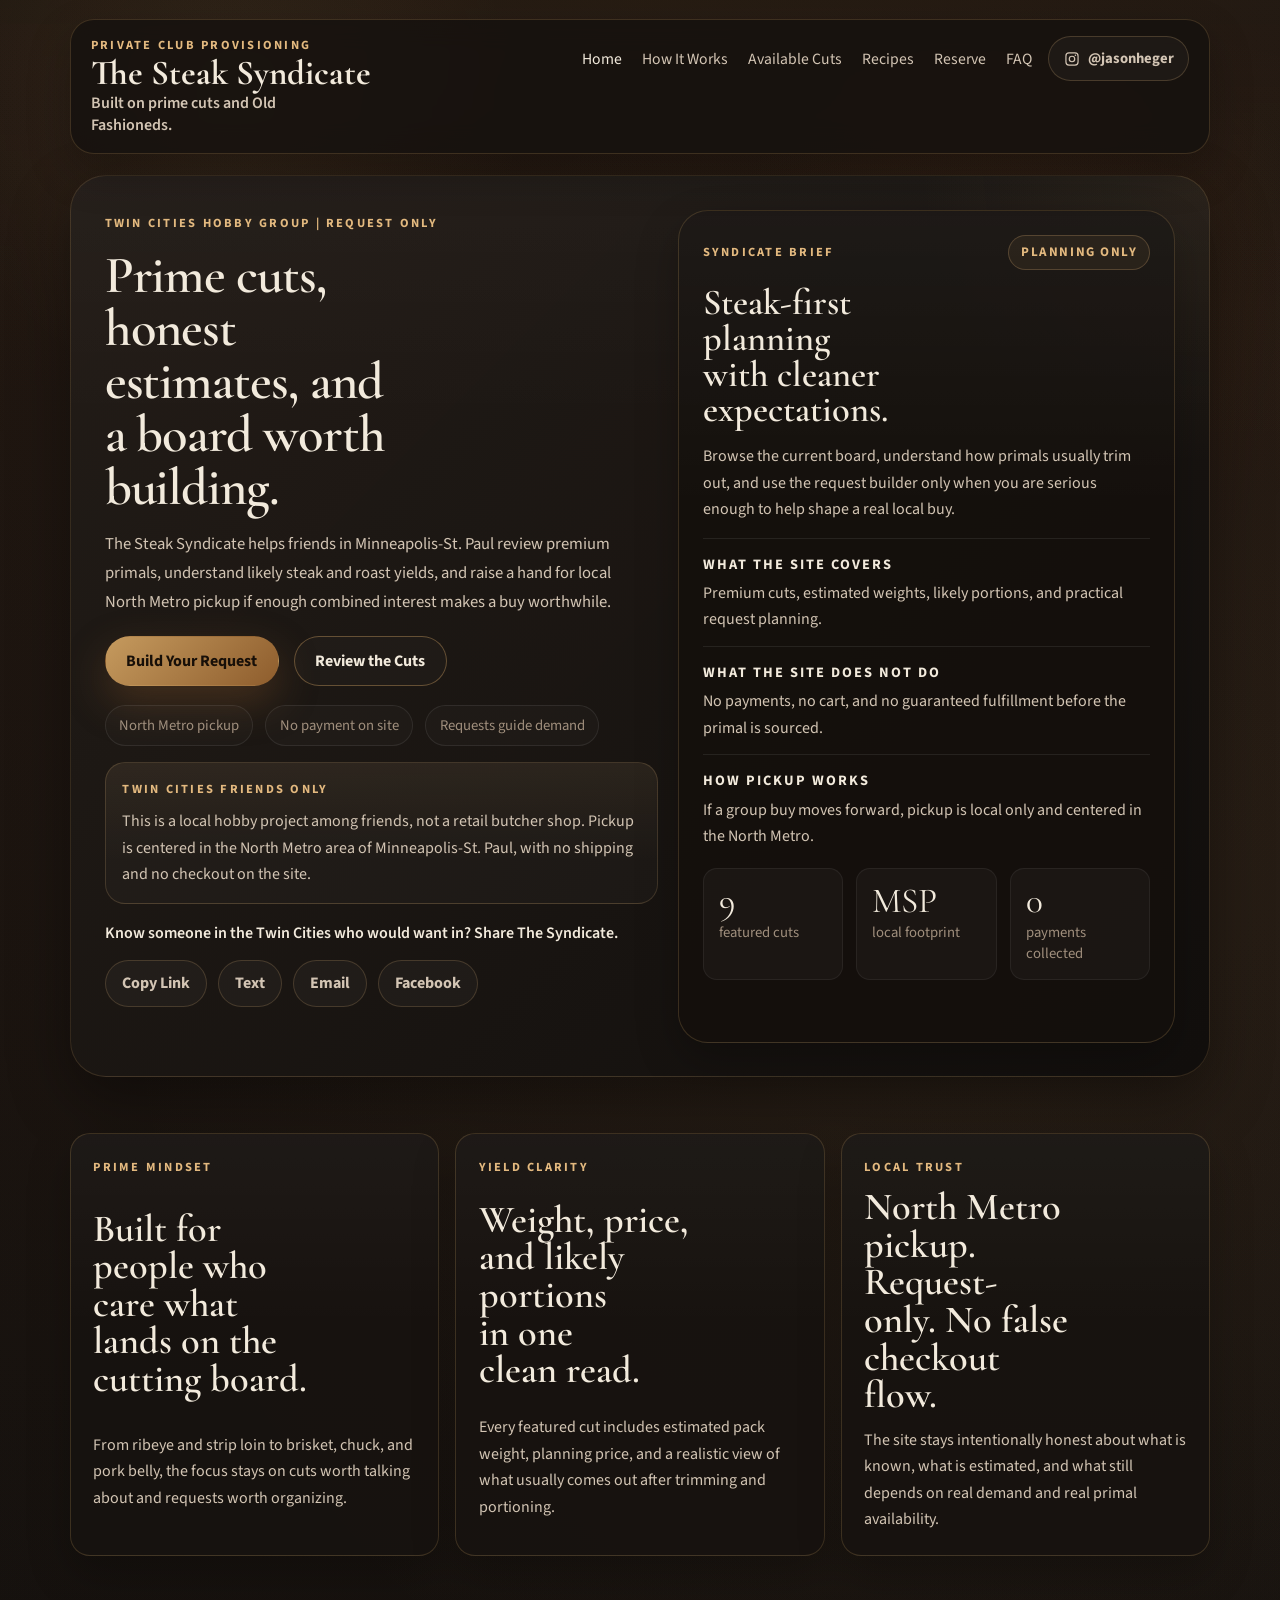
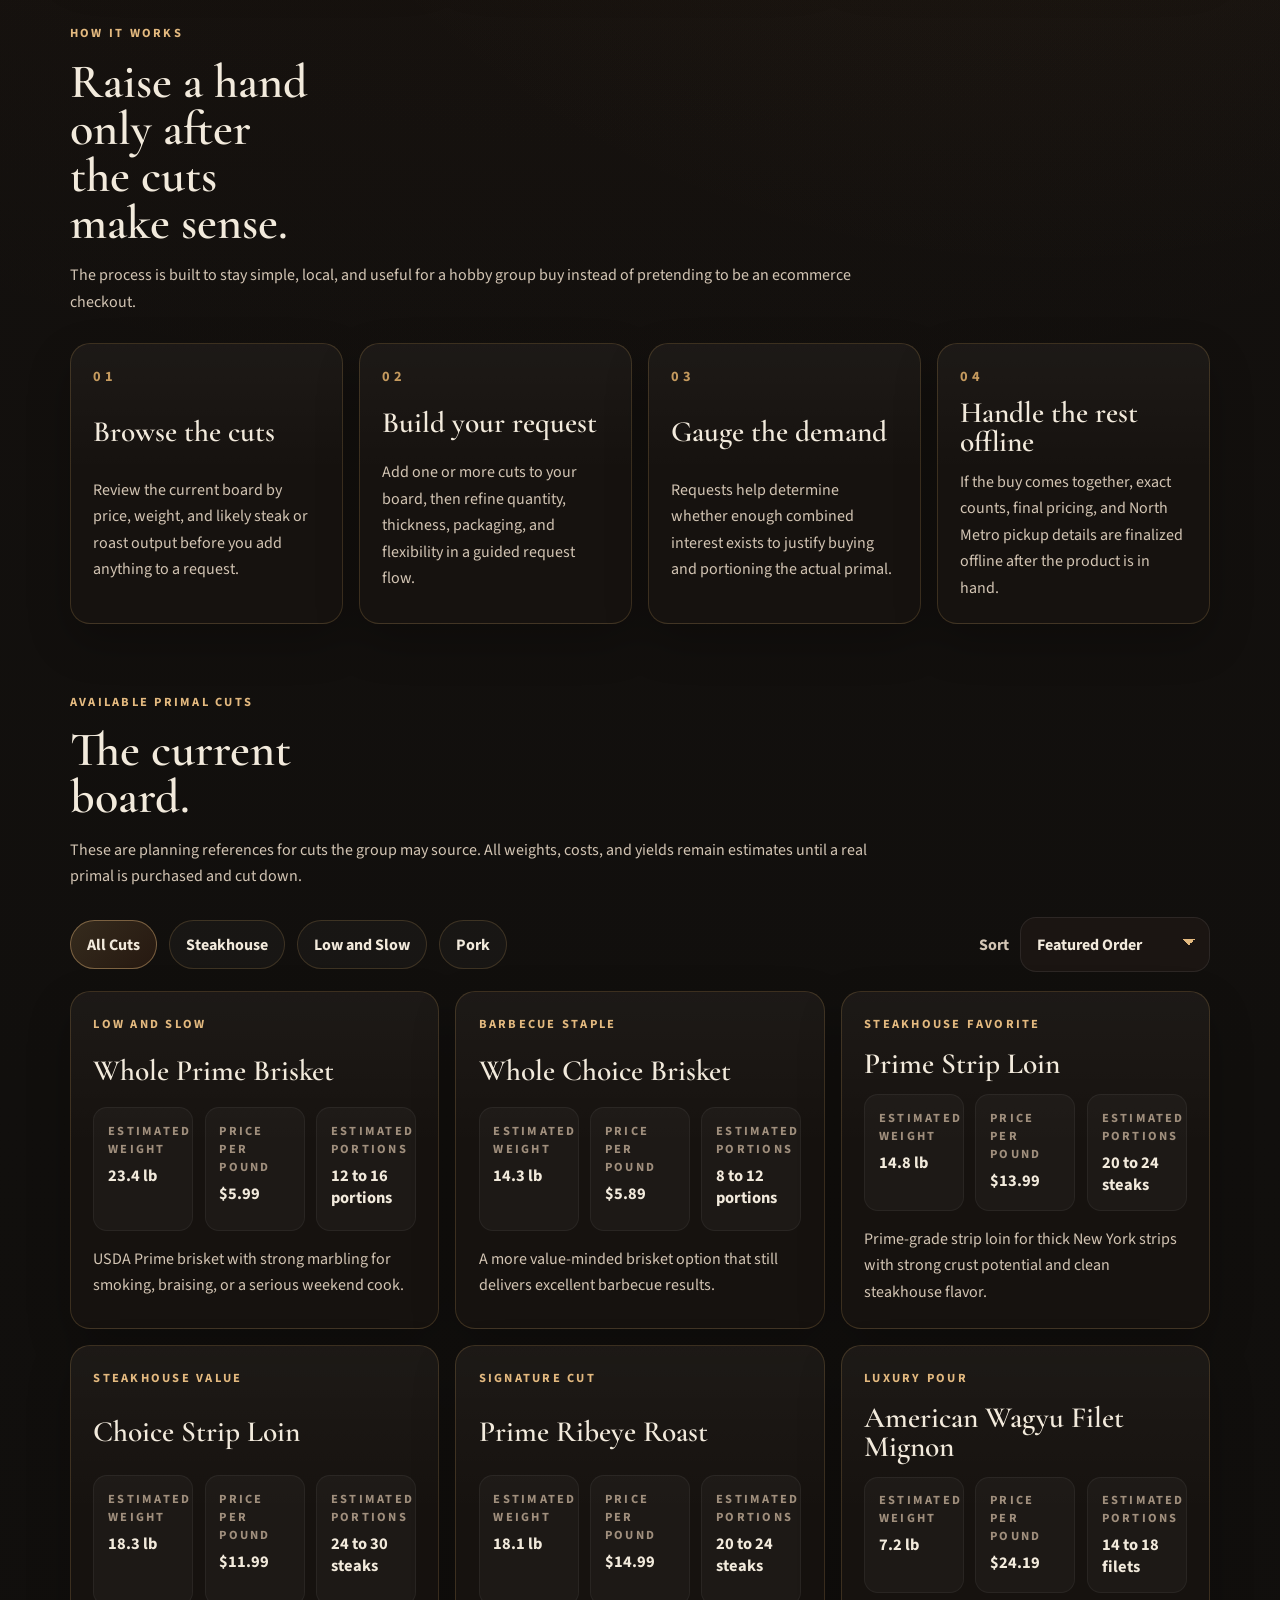
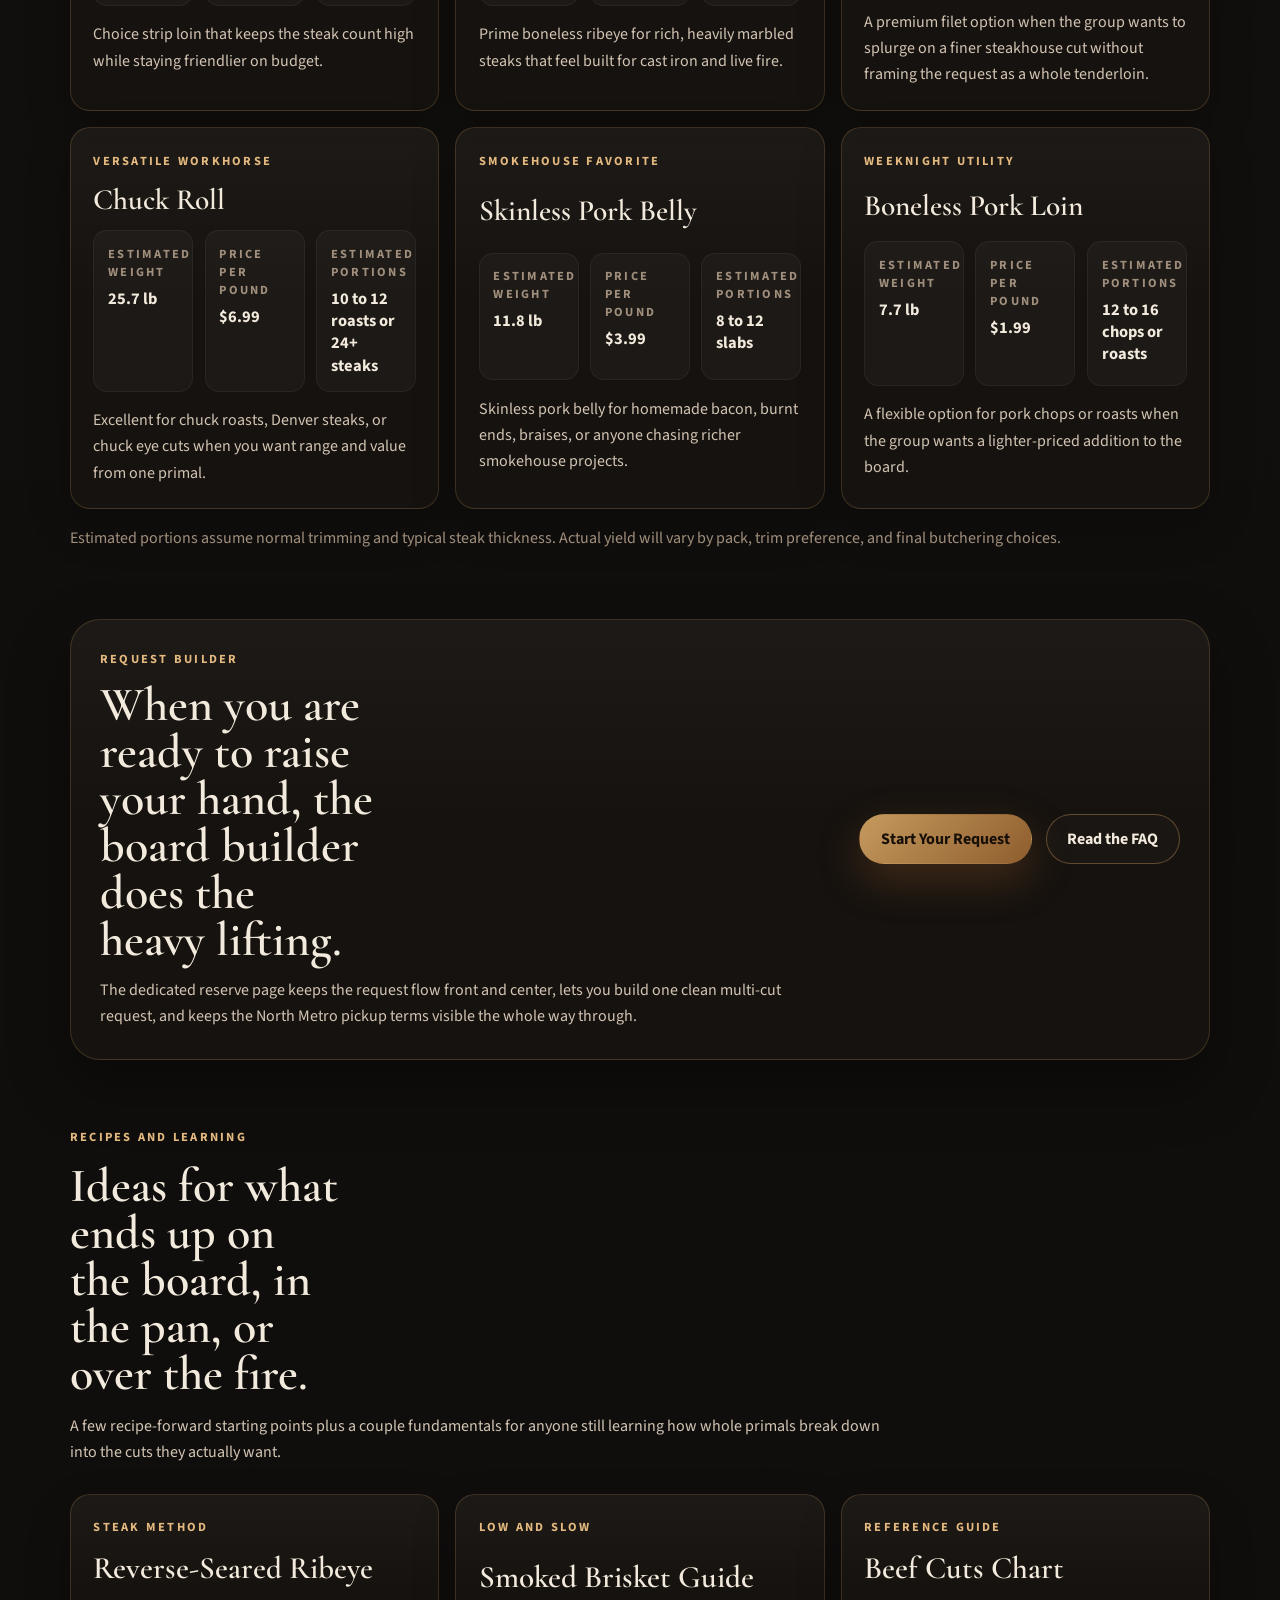
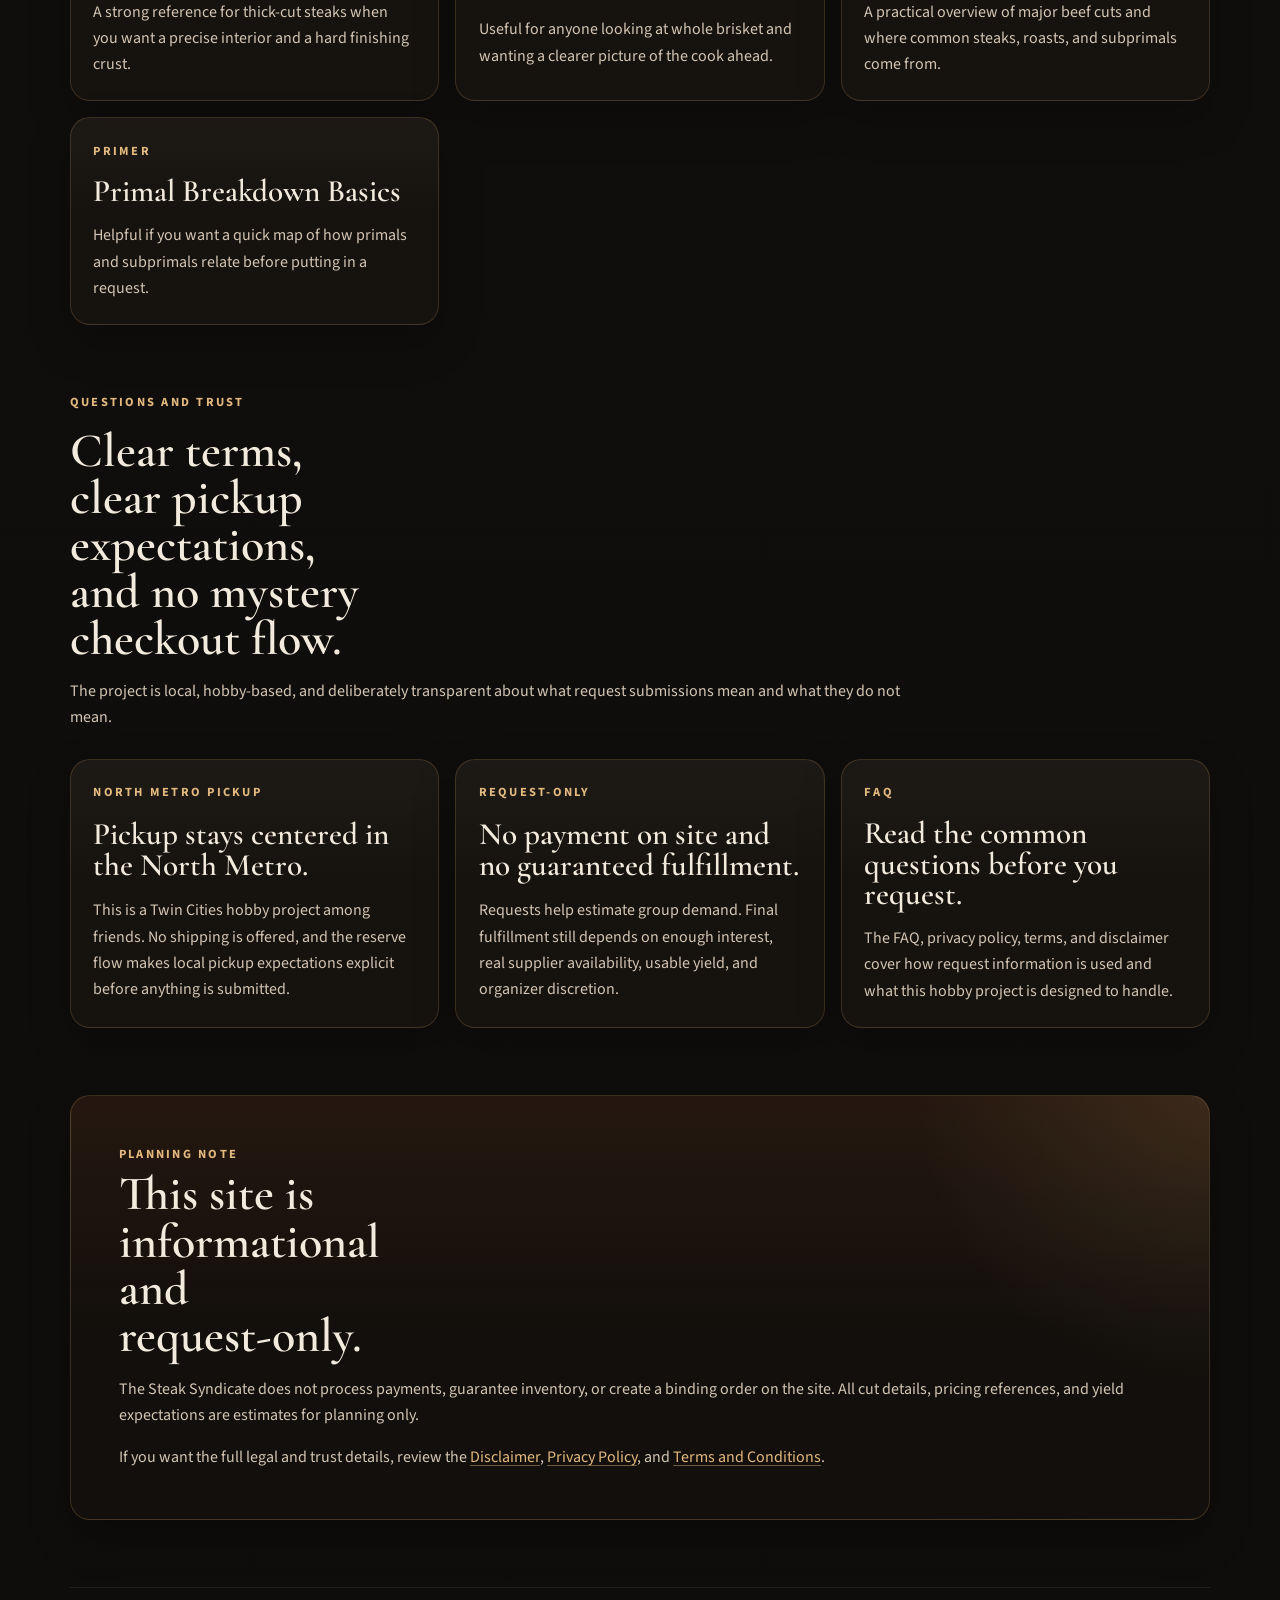
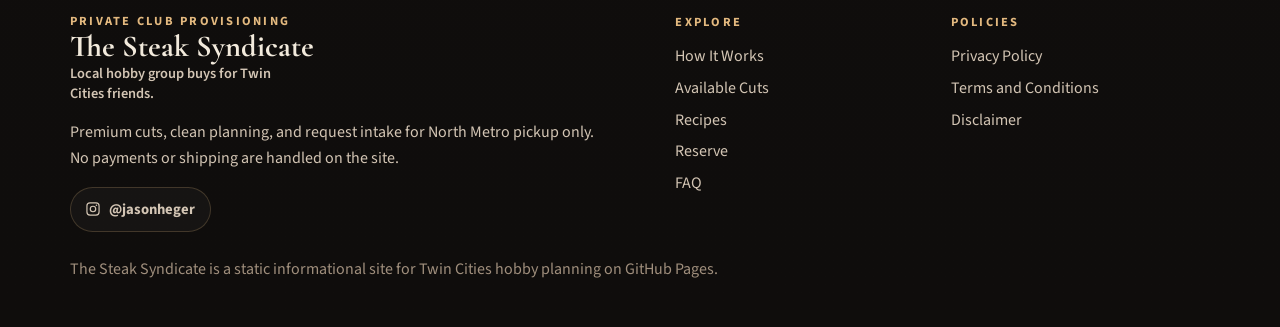
==== commit b548f8e3: "fixer all" ====
--- a/index.html
+++ b/index.html
@@ -373,7 +373,7 @@
 
           <article class="cut-card" data-category="steakhouse" data-price="24.19" data-weight="7.2" data-featured="6">
             <p class="cut-type">Luxury Pour</p>
-            <h3>Whole American Wagyu Tenderloin</h3>
+            <h3>American Wagyu Filet Mignon</h3>
             <div class="cut-metrics">
               <div>
                 <span class="metric-label">Estimated Weight</span>
@@ -389,8 +389,8 @@
               </div>
             </div>
             <p class="cut-description">
-              A premium tenderloin option for filet mignon when the group wants to splurge on a true
-              centerpiece cut.
+              A premium filet option when the group wants to splurge on a finer steakhouse cut
+              without framing the request as a whole tenderloin.
             </p>
           </article>
 
--- a/styles.css
+++ b/styles.css
@@ -134,10 +134,11 @@
 }
 
 h1 {
-  font-size: clamp(2.8rem, 4.35vw, 4.15rem);
-  max-width: 11.2ch;
+  font-size: clamp(2.72rem, 4.1vw, 4rem);
+  max-width: 12ch;
   letter-spacing: -0.02em;
   text-wrap: balance;
+  line-height: 1.01;
 }
 
 h2 {
@@ -232,7 +233,7 @@
 
 .brand-name {
   font-family: "Cormorant Garamond", serif;
-  font-size: 2.08rem;
+  font-size: 2.18rem;
   font-weight: 700;
   line-height: 0.93;
   color: var(--text);
@@ -240,7 +241,7 @@
 
 .brand-tagline {
   color: var(--text-soft);
-  font-size: 0.95rem;
+  font-size: 1rem;
   font-weight: 600;
   line-height: 1.38;
   max-width: 30ch;
@@ -362,8 +363,8 @@
 
 .hero-intro {
   max-width: 33rem;
-  font-size: 1.05rem;
-  line-height: 1.72;
+  font-size: 1.04rem;
+  line-height: 1.74;
 }
 
 .hero-actions {
@@ -962,7 +963,7 @@
 
 .builder-layout {
   display: grid;
-  grid-template-columns: minmax(0, 1.55fr) minmax(320px, 0.95fr);
+  grid-template-columns: minmax(0, 1.68fr) minmax(315px, 0.9fr);
   gap: 1.15rem;
   align-items: start;
 }
@@ -1025,7 +1026,7 @@
   position: sticky;
   top: 6rem;
   background:
-    radial-gradient(circle at top, rgba(197, 154, 94, 0.08), transparent 30%),
+    radial-gradient(circle at top, rgba(197, 154, 94, 0.1), transparent 30%),
     linear-gradient(180deg, rgba(255, 255, 255, 0.03), transparent 46%),
     rgba(20, 16, 13, 0.94);
 }
@@ -1225,6 +1226,7 @@
   border-radius: 16px;
   background-color: #1b1512;
   color: var(--text);
+  color-scheme: dark;
   font: inherit;
   padding: 0.95rem 1rem;
   outline: none;
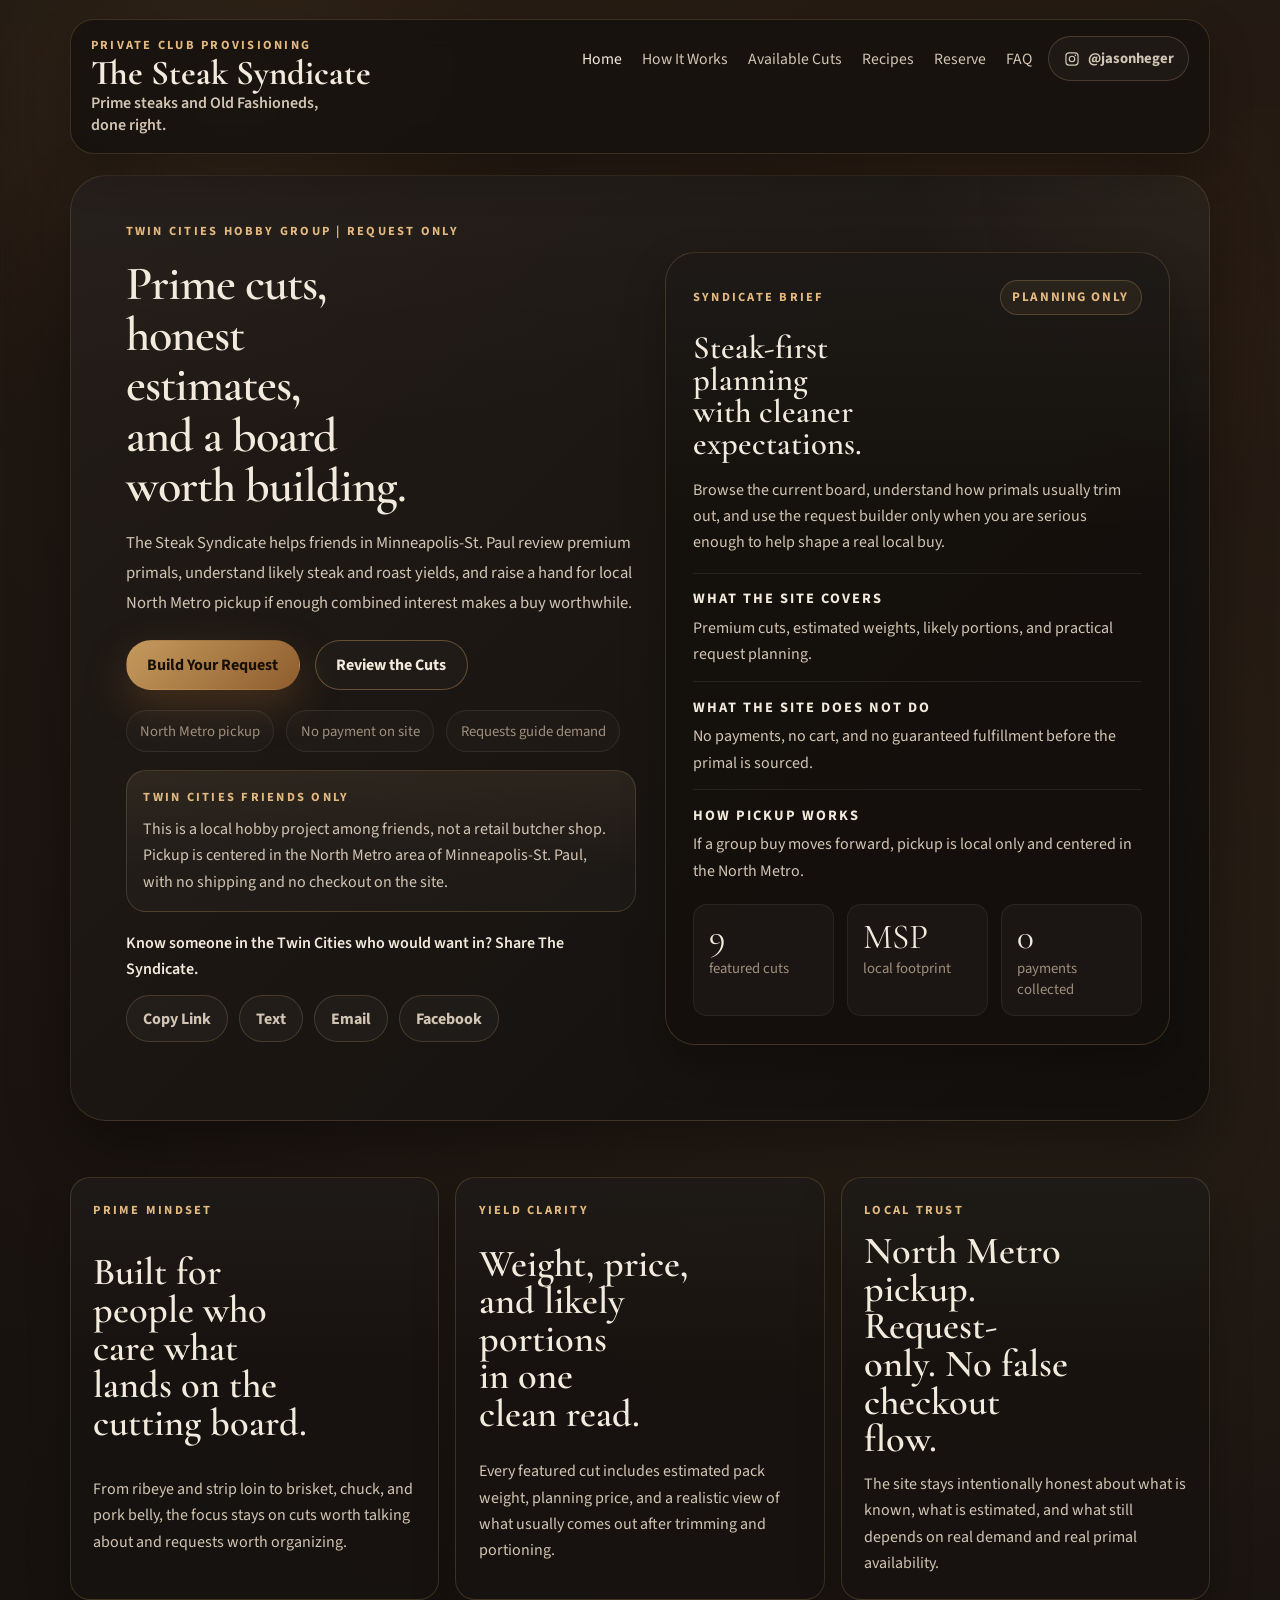
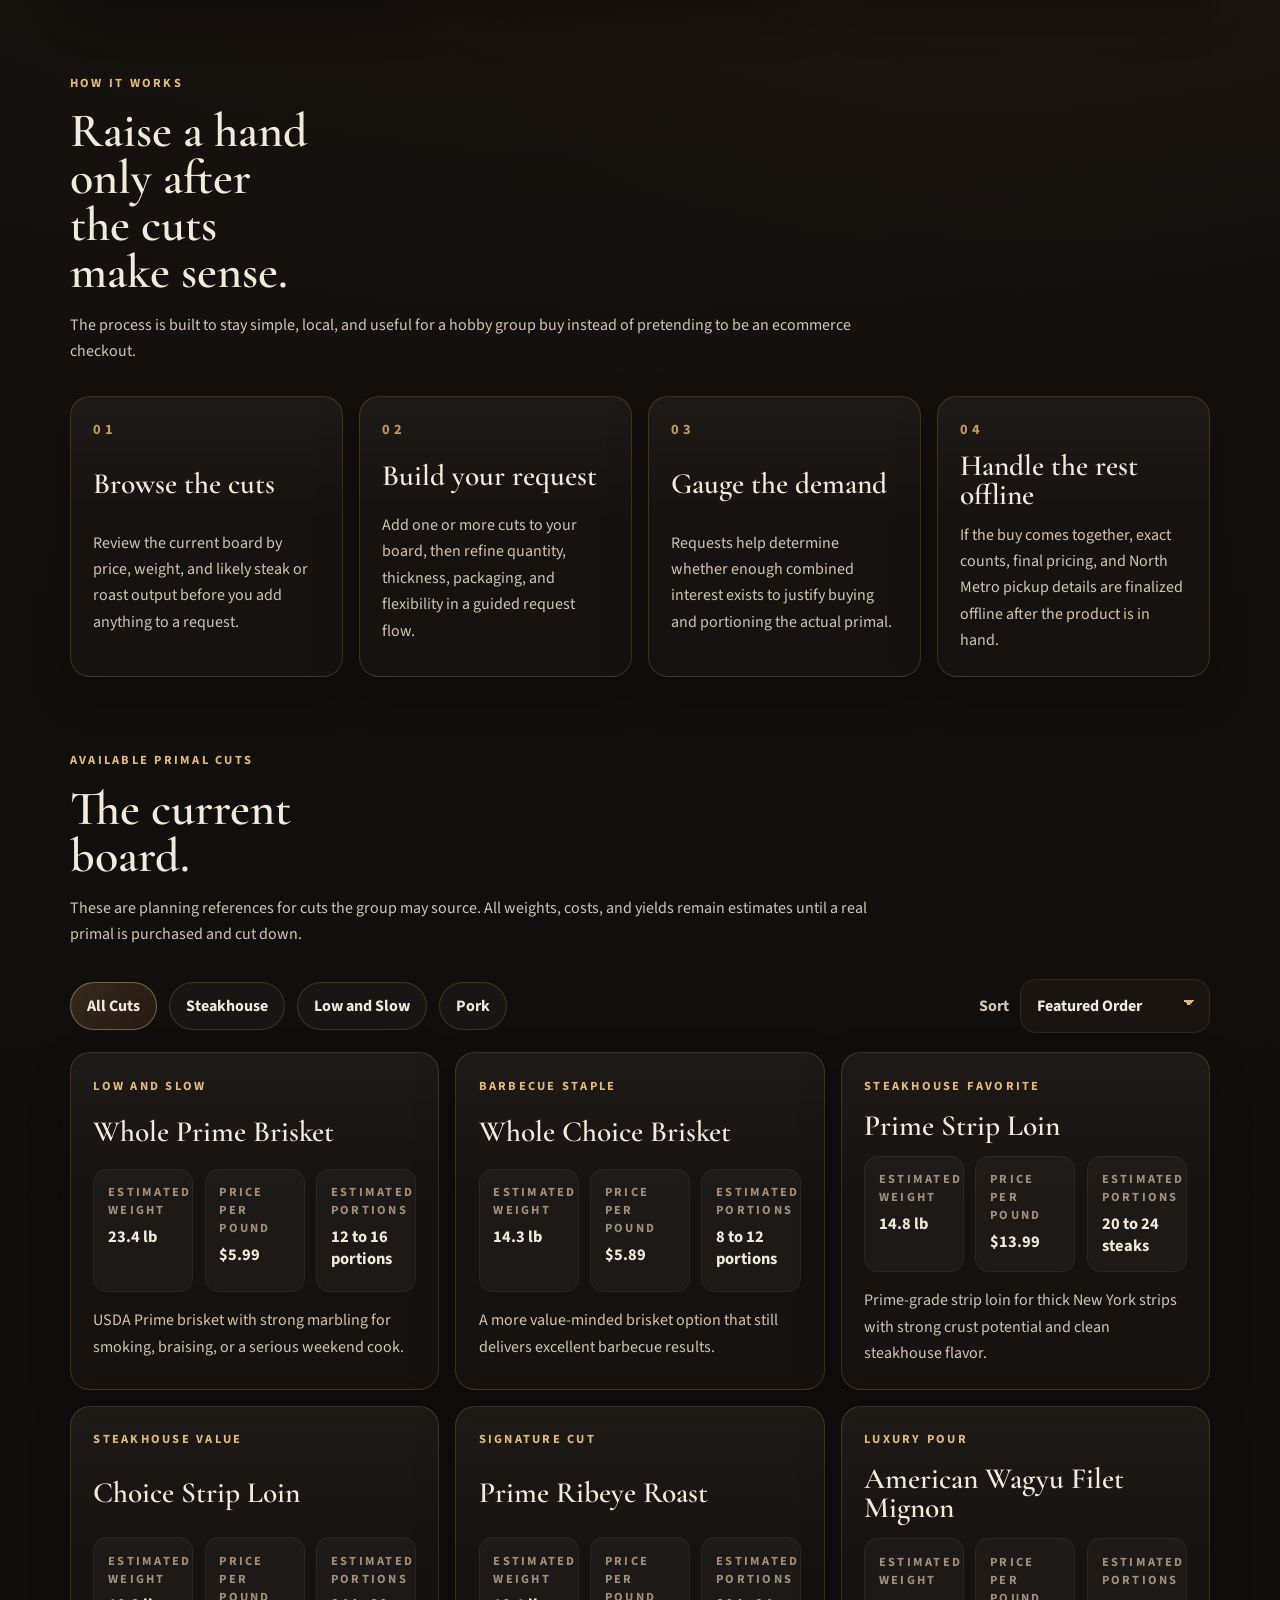
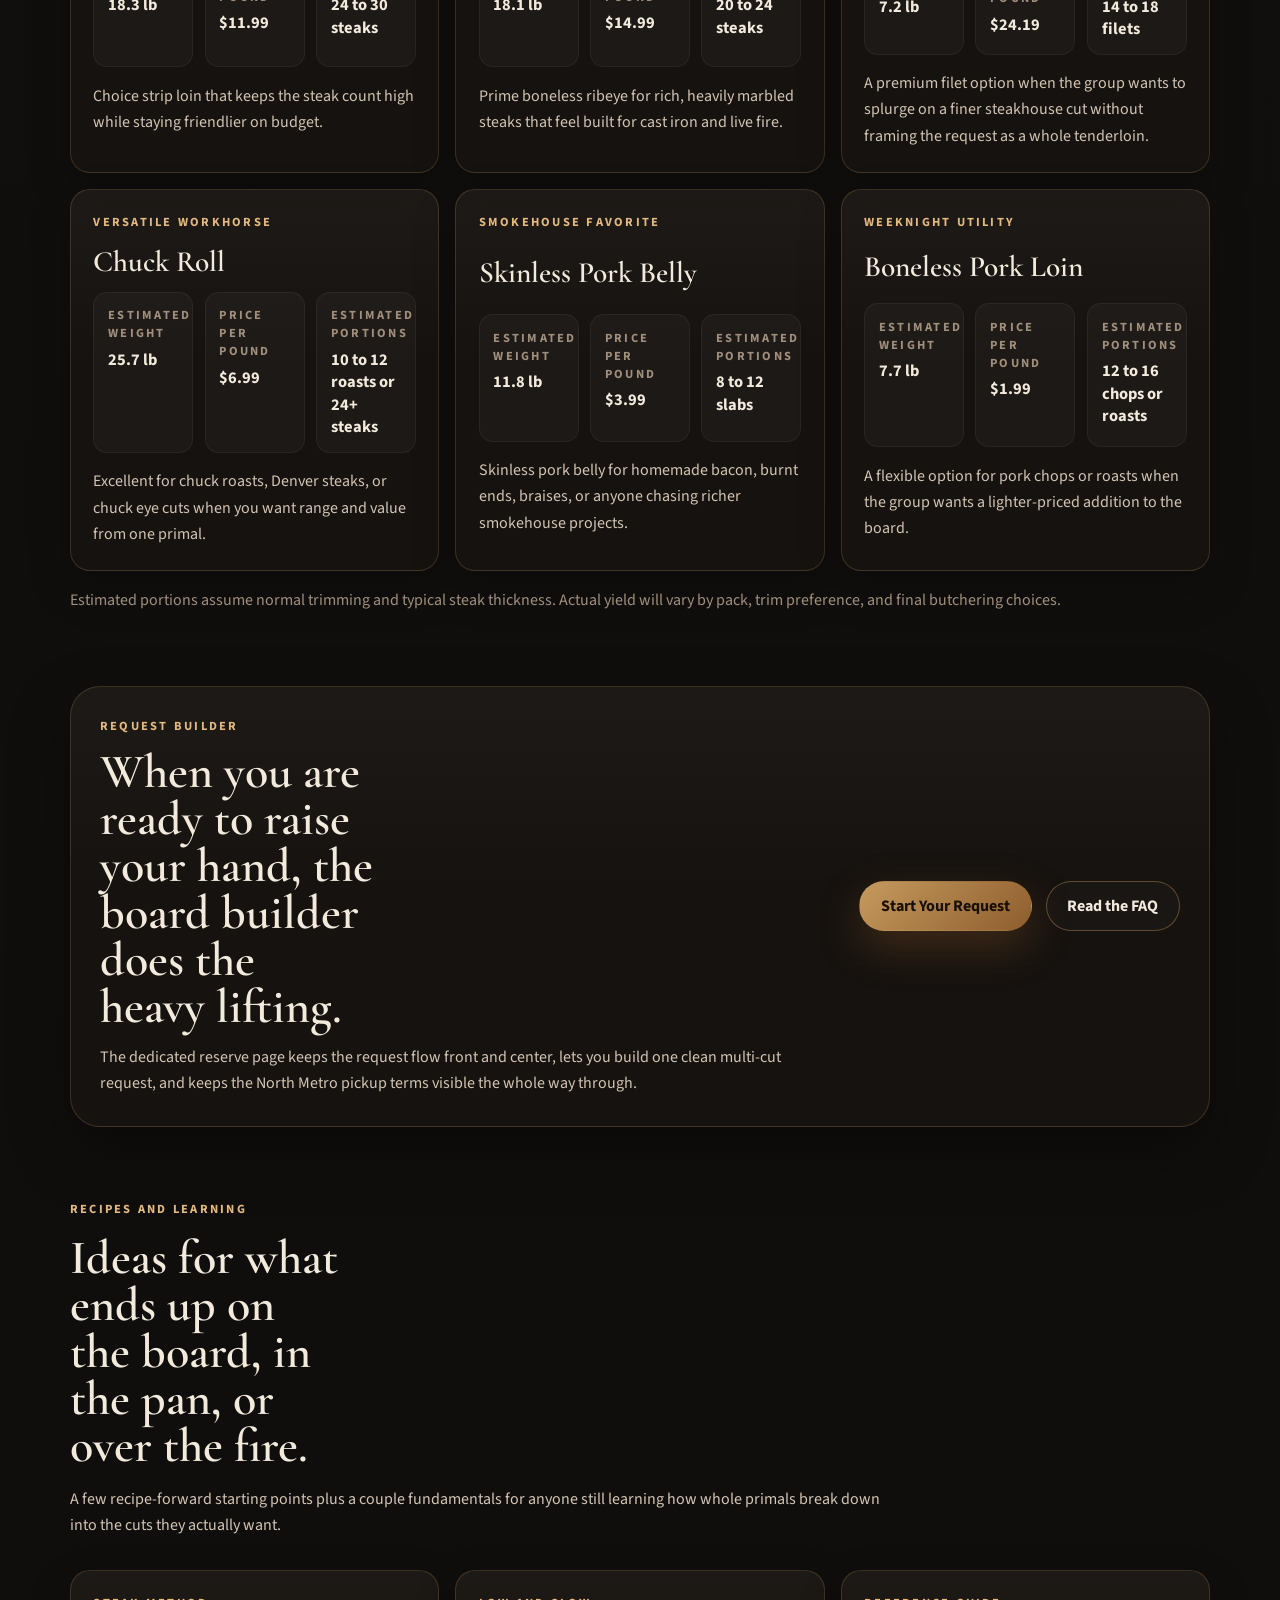
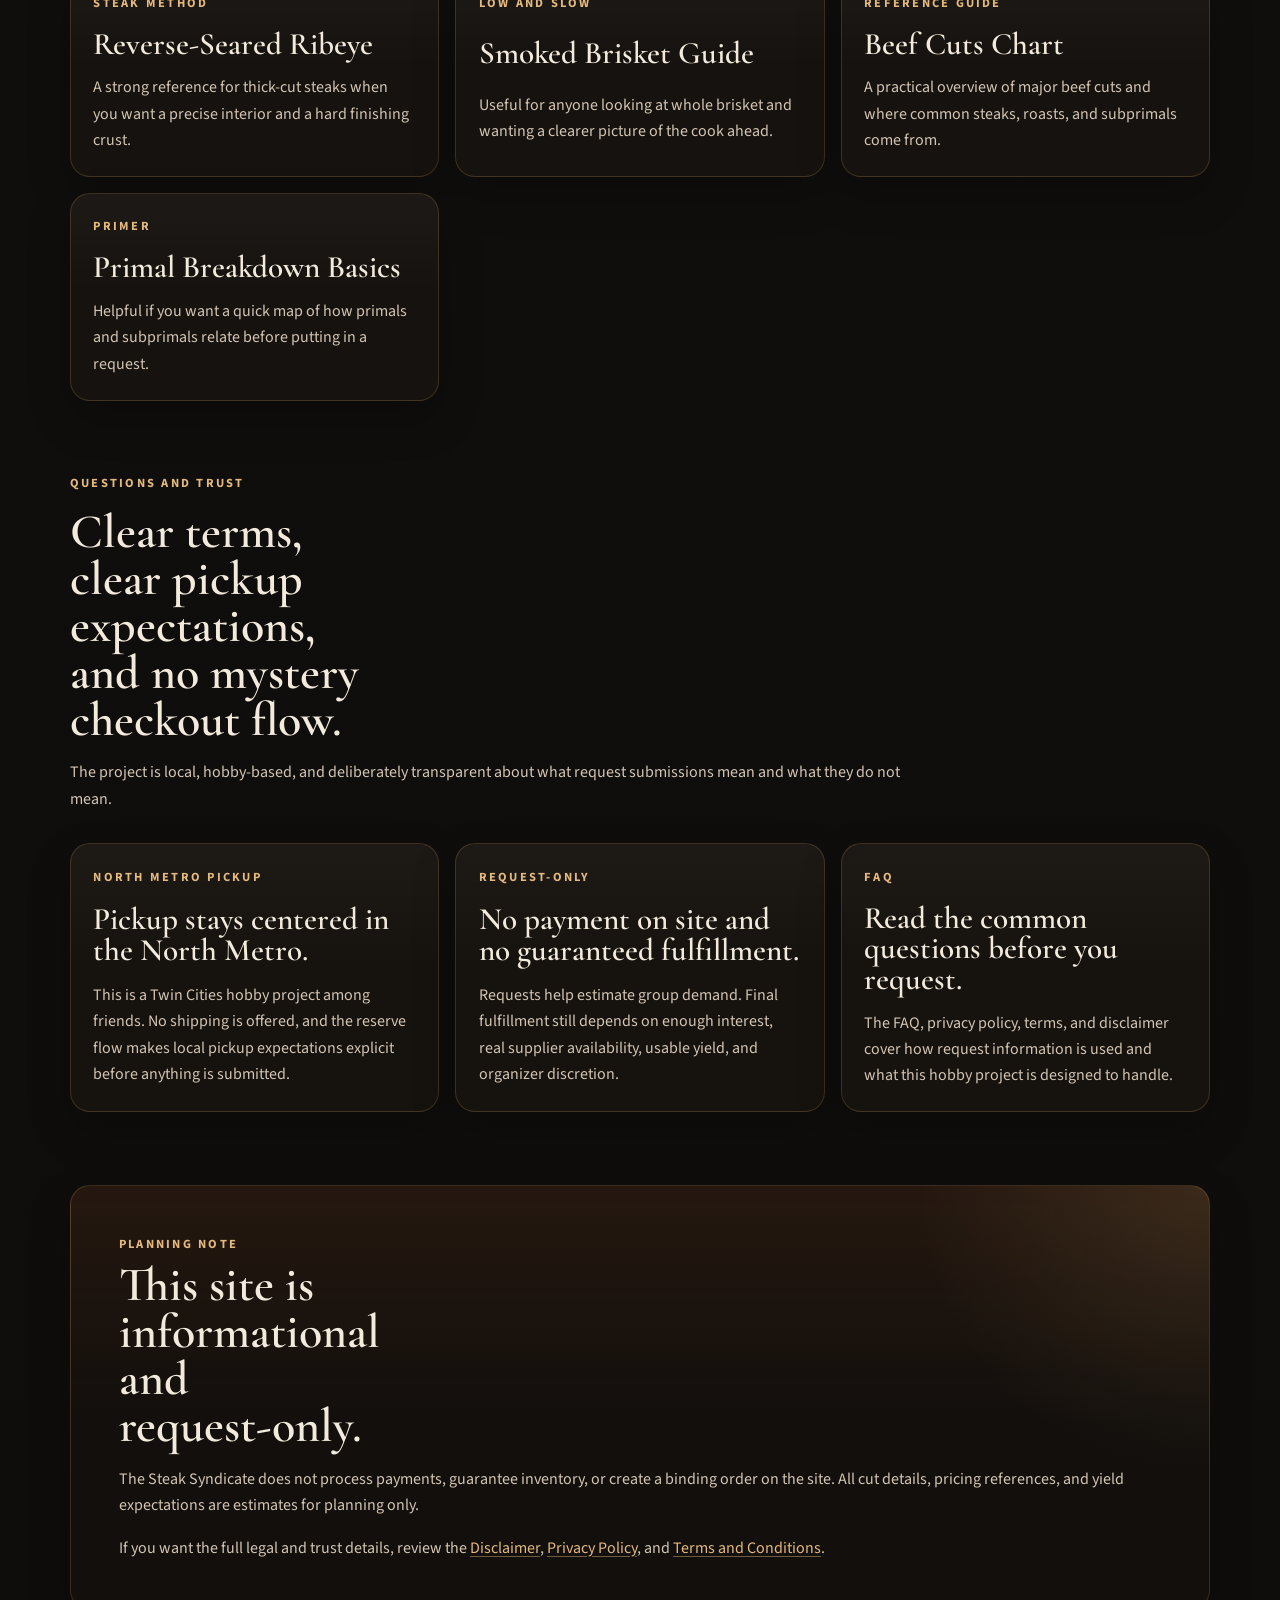
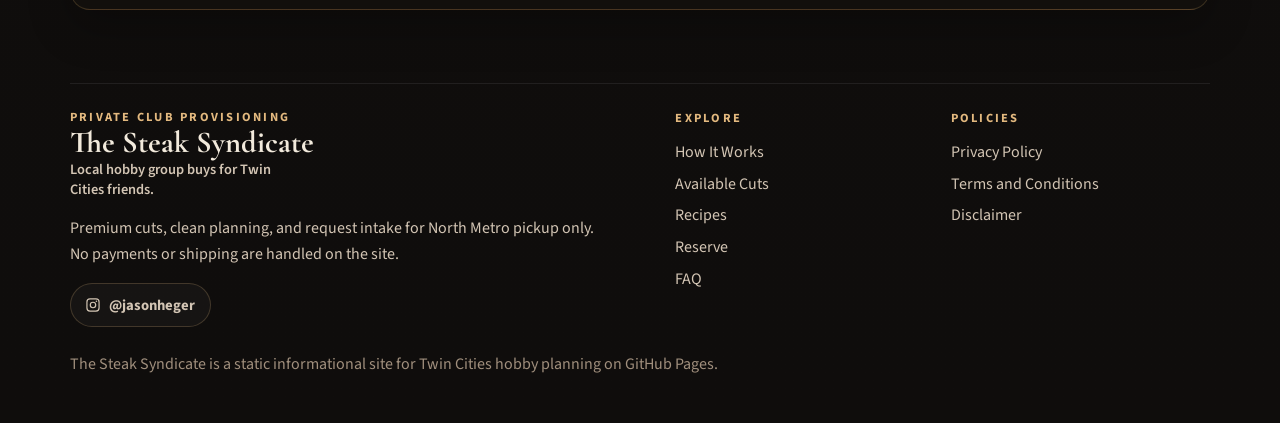
==== commit 5fb63704: "favicon and more, I hope" ====
--- a/index.html
+++ b/index.html
@@ -19,7 +19,7 @@
 <body>
   <div class="site-shell">
     <!-- Hero / Navigation -->
-    <header class="hero" id="top">
+    <header class="hero home-page-hero" id="top">
       <div class="hero-overlay"></div>
       <nav class="topbar" aria-label="Primary">
         <a class="brand" href="index.html">
@@ -58,7 +58,7 @@
 
       <div class="hero-frame">
         <div class="hero-grid">
-          <div class="hero-copy reveal">
+          <div class="hero-copy home-hero-copy reveal">
             <p class="eyebrow">Twin Cities Hobby Group | Request Only</p>
             <h1>Prime cuts, honest estimates, and a board worth building.</h1>
             <p class="hero-intro">
--- a/styles.css
+++ b/styles.css
@@ -94,7 +94,7 @@
 }
 
 .section {
-  padding: 0 0 4.2rem;
+  padding: 0 0 4.55rem;
 }
 
 .eyebrow,
@@ -134,11 +134,11 @@
 }
 
 h1 {
-  font-size: clamp(2.72rem, 4.1vw, 4rem);
-  max-width: 12ch;
+  font-size: clamp(2.46rem, 3.45vw, 3.55rem);
+  max-width: 13.2ch;
   letter-spacing: -0.02em;
   text-wrap: balance;
-  line-height: 1.01;
+  line-height: 1.05;
 }
 
 h2 {
@@ -165,7 +165,7 @@
 .section-heading {
   display: grid;
   gap: 0.95rem;
-  margin-bottom: 1.75rem;
+  margin-bottom: 1.95rem;
 }
 
 .section-heading p:last-child {
@@ -327,7 +327,7 @@
 
 .hero-frame {
   margin-top: 1.35rem;
-  padding: 2.1rem;
+  padding: 2.35rem 2.45rem;
   border: 1px solid rgba(197, 154, 94, 0.18);
   border-radius: 36px;
   background:
@@ -340,13 +340,15 @@
 .hero-grid {
   display: grid;
   width: 100%;
-  grid-template-columns: minmax(0, 1fr) minmax(330px, 0.9fr);
-  gap: 1.25rem;
-  align-items: stretch;
+  grid-template-columns: minmax(0, 1.02fr) minmax(360px, 0.98fr);
+  gap: 1.8rem;
+  align-items: center;
 }
 
 .reserve-hero-grid {
-  grid-template-columns: minmax(0, 1fr) minmax(320px, 0.88fr);
+  grid-template-columns: minmax(0, 1.01fr) minmax(375px, 0.99fr);
+  gap: 1.9rem;
+  align-items: center;
 }
 
 .legal-hero-grid {
@@ -356,15 +358,50 @@
 .hero-copy {
   display: grid;
   align-content: center;
-  gap: 1rem;
-  max-width: 38rem;
-  padding: 0.2rem 0;
+  gap: 1.12rem;
+  max-width: 40rem;
+  padding: 0.45rem 0 0.45rem clamp(0.45rem, 1.2vw, 1.05rem);
+}
+
+.home-hero-copy {
+  max-width: 40.5rem;
+}
+
+.home-page-hero .hero-copy h1 {
+  font-size: clamp(2.62rem, 3.75vw, 3.82rem);
+  max-width: 12.7ch;
+}
+
+.reserve-page-hero .hero-frame {
+  padding: 2.45rem 2.65rem;
+}
+
+.reserve-hero-copy {
+  max-width: 37rem;
+  gap: 1.18rem;
+  padding-left: clamp(0.6rem, 1.45vw, 1.25rem);
+}
+
+.reserve-page-hero .hero-copy h1 {
+  font-size: clamp(2.08rem, 2.75vw, 2.96rem);
+  max-width: 13.4ch;
+  line-height: 1.07;
+}
+
+.reserve-page-hero .hero-intro {
+  max-width: 33.5rem;
+  font-size: 1.02rem;
+  line-height: 1.8;
+}
+
+.reserve-page-hero .hero-panel {
+  padding: 1.62rem 1.7rem;
 }
 
 .hero-intro {
-  max-width: 33rem;
+  max-width: 35rem;
   font-size: 1.04rem;
-  line-height: 1.74;
+  line-height: 1.8;
 }
 
 .hero-actions {
@@ -468,8 +505,8 @@
 .hero-panel {
   display: grid;
   align-content: start;
-  gap: 0.95rem;
-  padding: 1.5rem;
+  gap: 1.05rem;
+  padding: 1.7rem;
   border: 1px solid var(--line);
   border-radius: var(--radius-lg);
   background:
@@ -498,8 +535,8 @@
 }
 
 .hero-panel h2 {
-  font-size: clamp(1.9rem, 2.85vw, 2.5rem);
-  max-width: 13ch;
+  font-size: clamp(1.8rem, 2.55vw, 2.3rem);
+  max-width: 14ch;
 }
 
 .panel-copy {
@@ -941,7 +978,7 @@
 .builder-panel {
   display: none;
   gap: 1.4rem;
-  padding: 1.7rem;
+  padding: 1.85rem;
   border: 1px solid rgba(224, 181, 122, 0.2);
   border-radius: 24px;
   background:
@@ -1514,6 +1551,17 @@
   .review-card-topline {
     flex-direction: column;
     align-items: flex-start;
+  }
+
+  .hero-copy,
+  .reserve-hero-copy {
+    padding-left: 0;
+    max-width: 100%;
+  }
+
+  .hero-frame,
+  .reserve-page-hero .hero-frame {
+    padding: 1.85rem;
   }
 }
 
@@ -1554,6 +1602,12 @@
     max-width: 100%;
   }
 
+  .home-page-hero .hero-copy h1,
+  .reserve-page-hero .hero-copy h1 {
+    font-size: clamp(2rem, 7vw, 2.6rem);
+    max-width: 13.2ch;
+  }
+
   .summary,
   .process-grid,
   .cuts-grid,
@@ -1562,8 +1616,8 @@
   }
 
   h1 {
-    font-size: clamp(2.35rem, 9.8vw, 3.2rem);
-    max-width: 12ch;
+    font-size: clamp(2.16rem, 8vw, 2.9rem);
+    max-width: 13ch;
   }
 
   h2 {
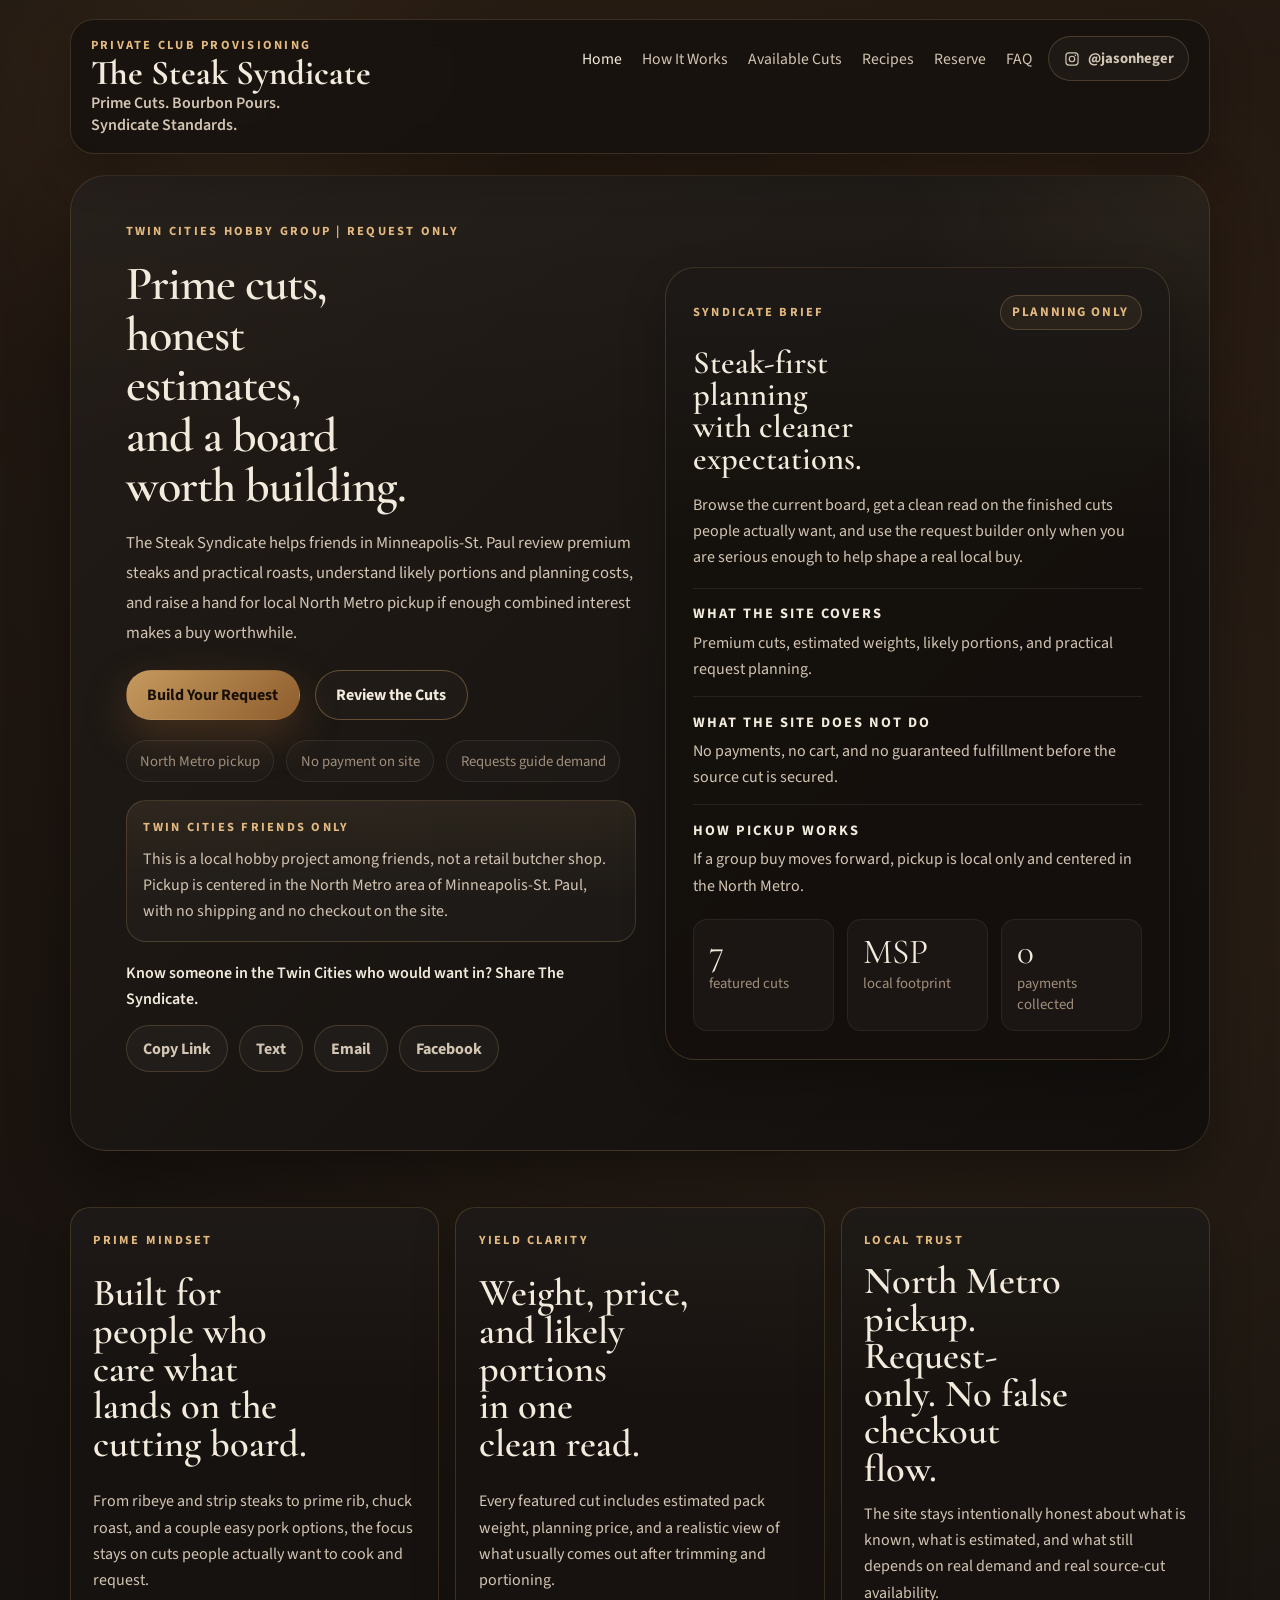
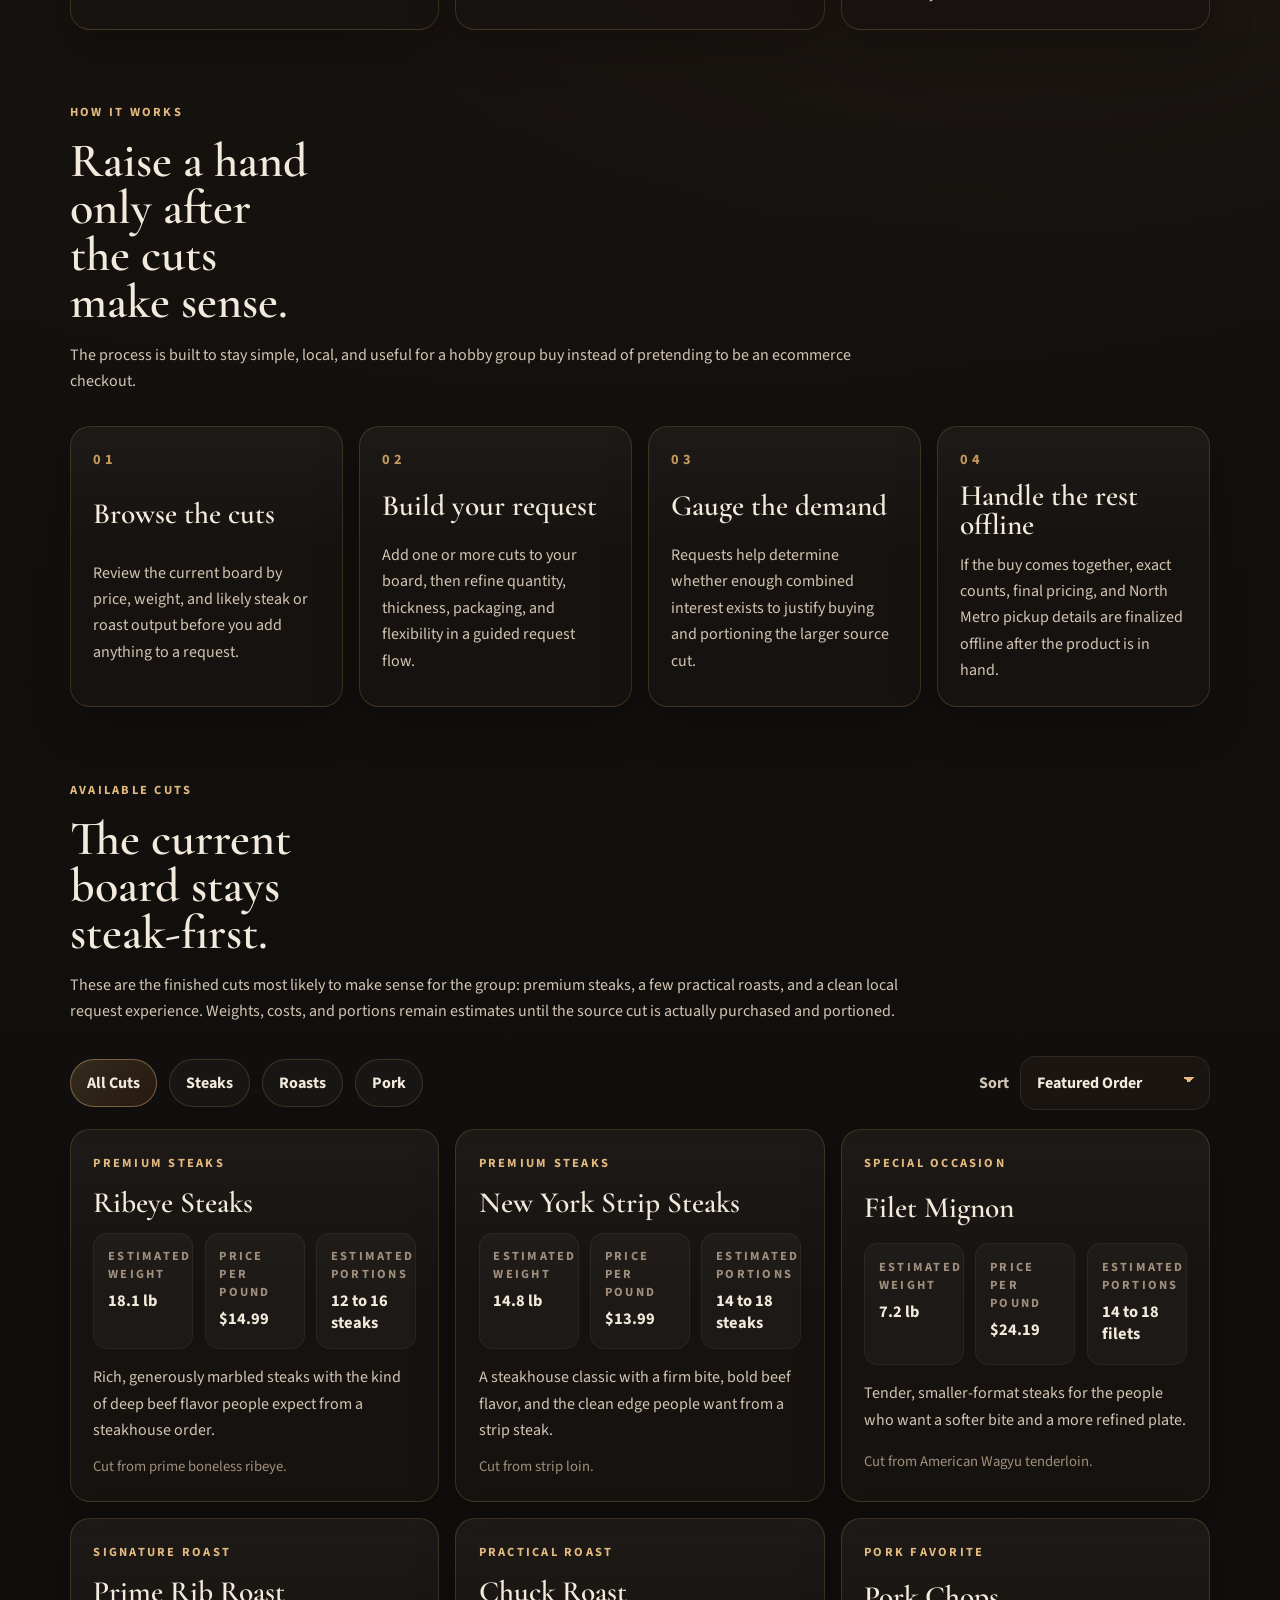
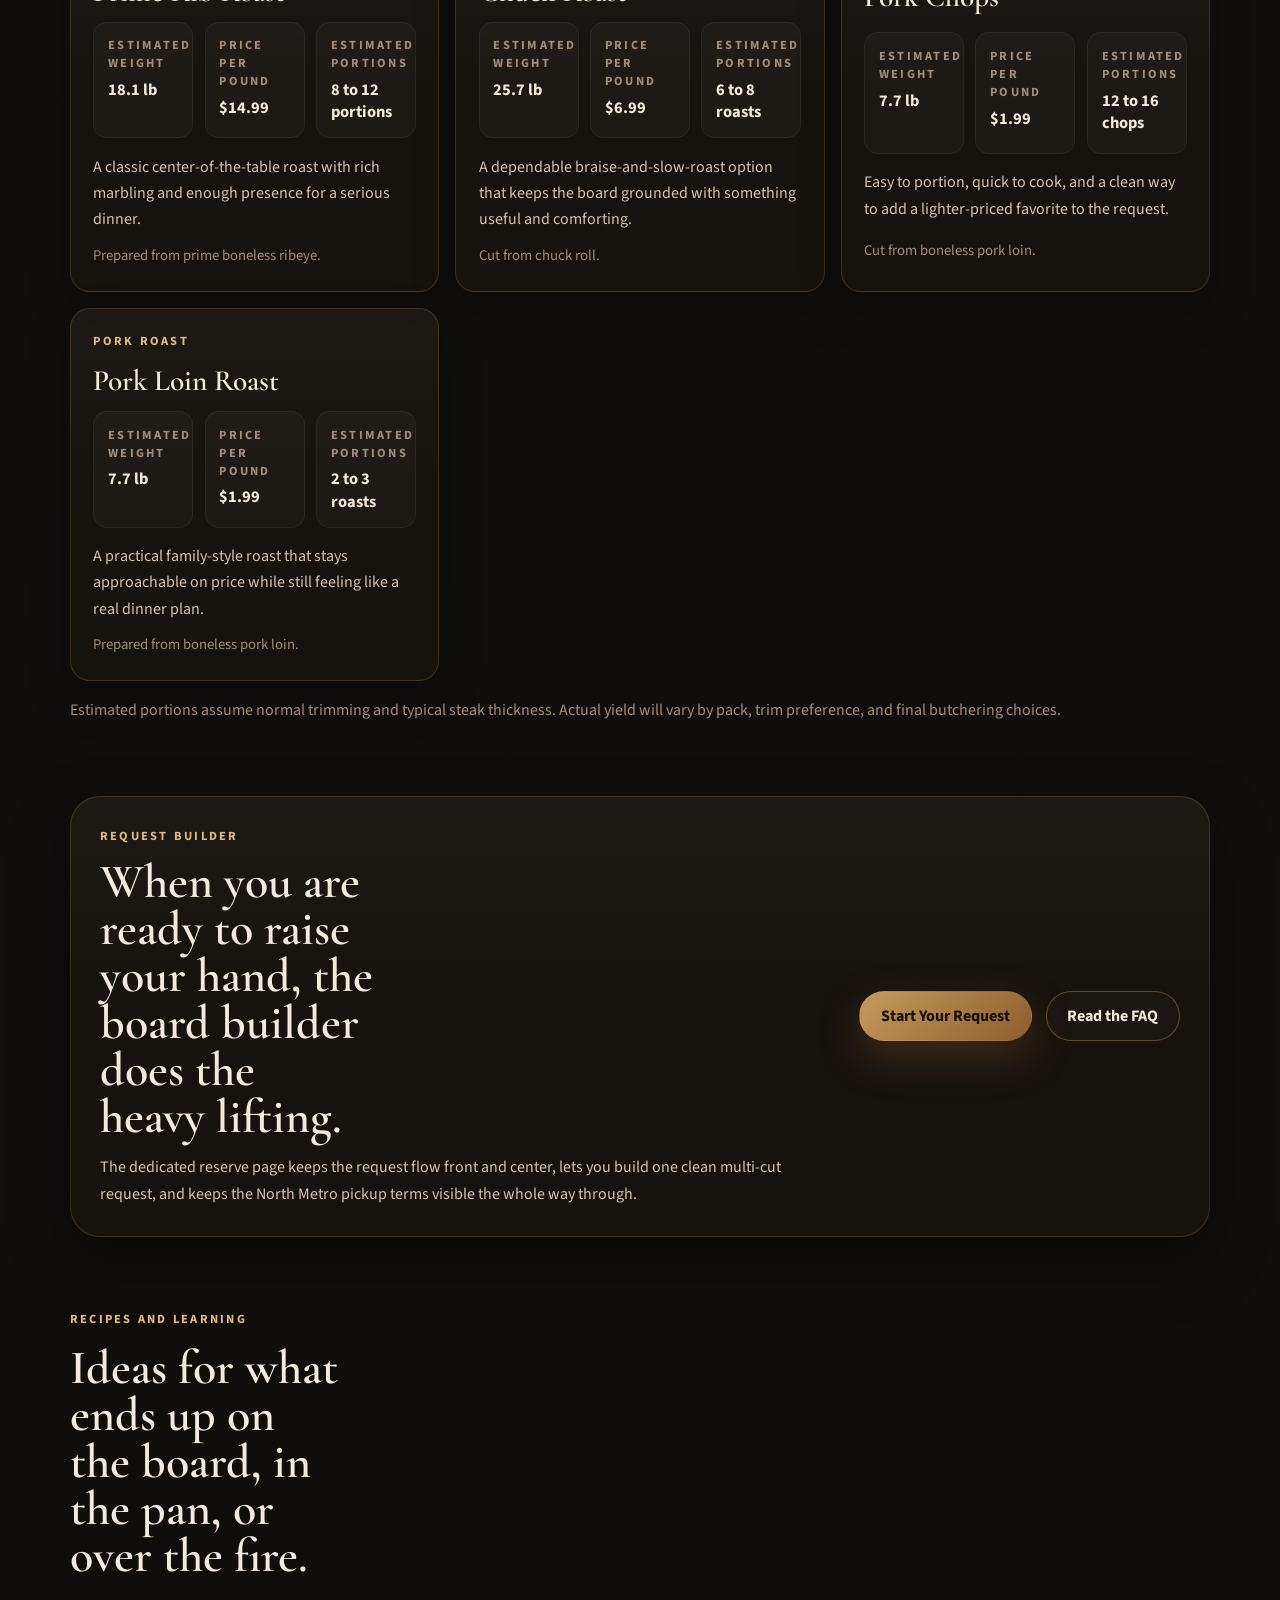
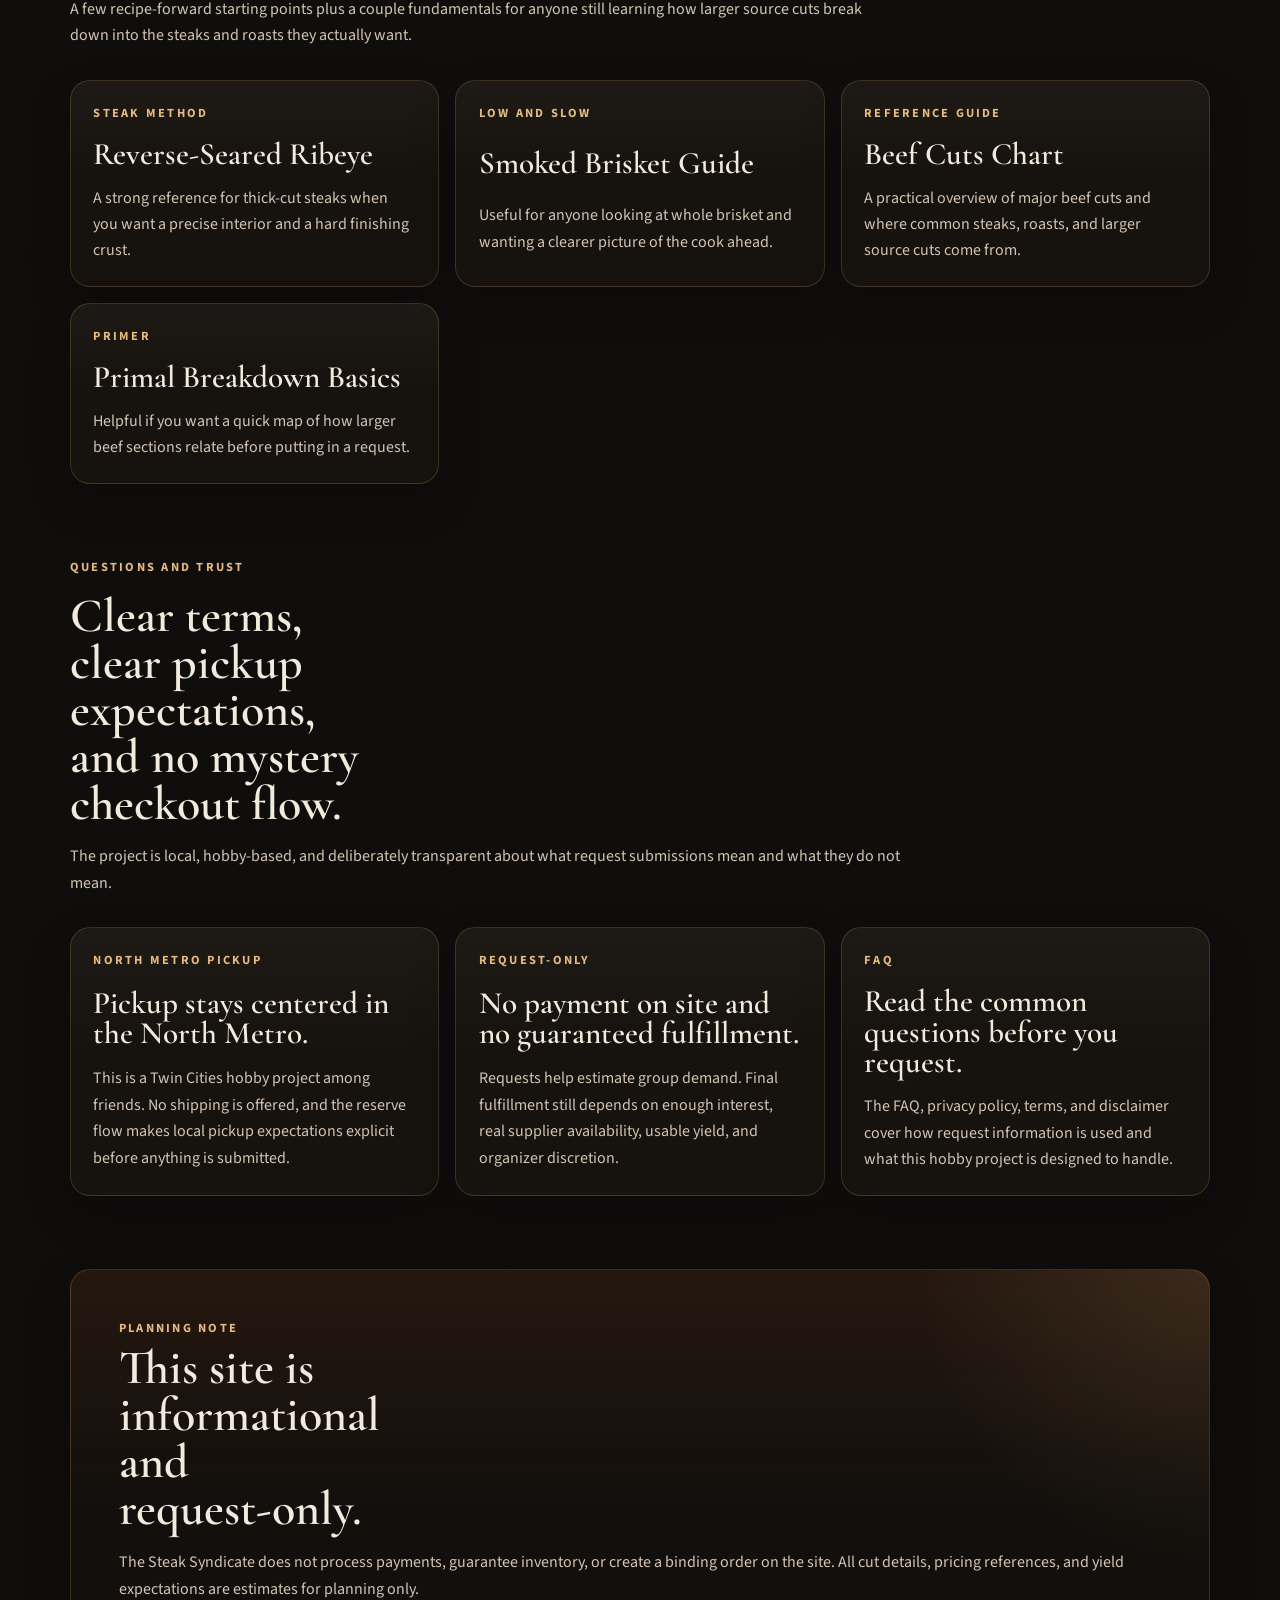
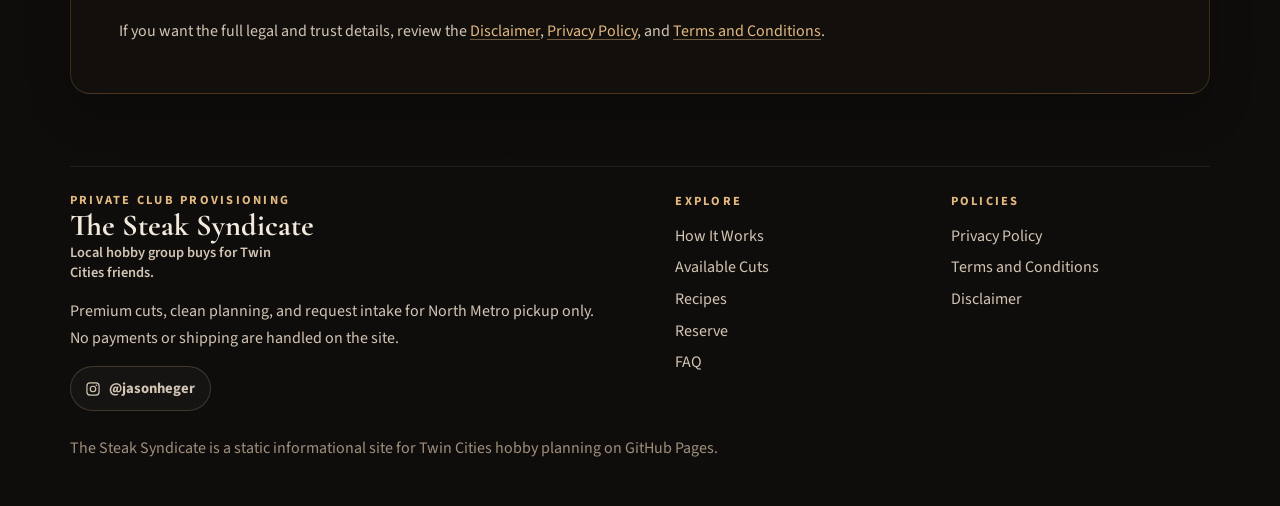
==== commit 2738aed6: "clean up of meat selections" ====
--- a/index.html
+++ b/index.html
@@ -3,11 +3,12 @@
 <head>
   <meta charset="UTF-8" />
   <meta name="viewport" content="width=device-width, initial-scale=1.0" />
-  <title>The Steak Syndicate | Twin Cities Primal Planning</title>
+  <title>The Steak Syndicate | Twin Cities Steak Planning</title>
   <meta
     name="description"
-    content="The Steak Syndicate is a Twin Cities hobby group for friends planning premium primal buys, steak yields, and local North Metro pickup requests."
+    content="The Steak Syndicate is a Twin Cities hobby group for friends planning premium steaks, practical roasts, and local North Metro pickup requests."
   />
+  <link rel="icon" type="image/png" href="TheSteakSyndicate.png" />
   <link rel="preconnect" href="https://fonts.googleapis.com" />
   <link rel="preconnect" href="https://fonts.gstatic.com" crossorigin />
   <link
@@ -62,9 +63,9 @@
             <p class="eyebrow">Twin Cities Hobby Group | Request Only</p>
             <h1>Prime cuts, honest estimates, and a board worth building.</h1>
             <p class="hero-intro">
-              The Steak Syndicate helps friends in Minneapolis-St. Paul review premium primals,
-              understand likely steak and roast yields, and raise a hand for local North Metro pickup
-              if enough combined interest makes a buy worthwhile.
+              The Steak Syndicate helps friends in Minneapolis-St. Paul review premium steaks and
+              practical roasts, understand likely portions and planning costs, and raise a hand for
+              local North Metro pickup if enough combined interest makes a buy worthwhile.
             </p>
             <div class="hero-actions">
               <a class="button button-primary" href="reserve.html">Build Your Request</a>
@@ -106,8 +107,9 @@
             </div>
             <h2>Steak-first planning with cleaner expectations.</h2>
             <p class="panel-copy">
-              Browse the current board, understand how primals usually trim out, and use the request
-              builder only when you are serious enough to help shape a real local buy.
+              Browse the current board, get a clean read on the finished cuts people actually want,
+              and use the request builder only when you are serious enough to help shape a real local
+              buy.
             </p>
             <div class="panel-points">
               <article class="panel-point">
@@ -116,7 +118,7 @@
               </article>
               <article class="panel-point">
                 <span class="panel-point-title">What the site does not do</span>
-                <p>No payments, no cart, and no guaranteed fulfillment before the primal is sourced.</p>
+                <p>No payments, no cart, and no guaranteed fulfillment before the source cut is secured.</p>
               </article>
               <article class="panel-point">
                 <span class="panel-point-title">How pickup works</span>
@@ -125,7 +127,7 @@
             </div>
             <div class="hero-stats">
               <div class="stat-card">
-                <span class="stat-value">9</span>
+                <span class="stat-value">7</span>
                 <span class="stat-label">featured cuts</span>
               </div>
               <div class="stat-card">
@@ -149,8 +151,8 @@
           <p class="summary-kicker">Prime Mindset</p>
           <h2>Built for people who care what lands on the cutting board.</h2>
           <p>
-            From ribeye and strip loin to brisket, chuck, and pork belly, the focus stays on cuts
-            worth talking about and requests worth organizing.
+            From ribeye and strip steaks to prime rib, chuck roast, and a couple easy pork options,
+            the focus stays on cuts people actually want to cook and request.
           </p>
         </article>
         <article class="summary-card">
@@ -166,7 +168,7 @@
           <h2>North Metro pickup. Request-only. No false checkout flow.</h2>
           <p>
             The site stays intentionally honest about what is known, what is estimated, and what
-            still depends on real demand and real primal availability.
+            still depends on real demand and real source-cut availability.
           </p>
         </article>
       </section>
@@ -204,7 +206,7 @@
             <h3>Gauge the demand</h3>
             <p>
               Requests help determine whether enough combined interest exists to justify buying and
-              portioning the actual primal.
+              portioning the larger source cut.
             </p>
           </article>
           <article class="process-card">
@@ -221,11 +223,12 @@
       <!-- Catalog section -->
       <section class="section reveal" id="cuts">
         <div class="section-heading">
-          <p class="eyebrow">Available Primal Cuts</p>
-          <h2>The current board.</h2>
-          <p>
-            These are planning references for cuts the group may source. All weights, costs, and
-            yields remain estimates until a real primal is purchased and cut down.
+          <p class="eyebrow">Available Cuts</p>
+          <h2>The current board stays steak-first.</h2>
+          <p>
+            These are the finished cuts most likely to make sense for the group: premium steaks, a
+            few practical roasts, and a clean local request experience. Weights, costs, and portions
+            remain estimates until the source cut is actually purchased and portioned.
           </p>
         </div>
 
@@ -234,11 +237,11 @@
             <button class="filter-chip is-active" type="button" data-filter="all" aria-pressed="true">
               All Cuts
             </button>
-            <button class="filter-chip" type="button" data-filter="steakhouse" aria-pressed="false">
-              Steakhouse
+            <button class="filter-chip" type="button" data-filter="steaks" aria-pressed="false">
+              Steaks
             </button>
-            <button class="filter-chip" type="button" data-filter="slow-cook" aria-pressed="false">
-              Low and Slow
+            <button class="filter-chip" type="button" data-filter="roasts" aria-pressed="false">
+              Roasts
             </button>
             <button class="filter-chip" type="button" data-filter="pork" aria-pressed="false">
               Pork
@@ -258,40 +261,89 @@
         </div>
 
         <div class="cuts-grid" id="cuts-grid">
-          <article class="cut-card" data-category="slow-cook" data-price="5.99" data-weight="23.4" data-featured="1">
-            <p class="cut-type">Low and Slow</p>
-            <h3>Whole Prime Brisket</h3>
+          <article class="cut-card" data-category="steaks" data-price="14.99" data-weight="18.1" data-featured="1">
+            <p class="cut-type">Premium Steaks</p>
+            <h3>Ribeye Steaks</h3>
             <div class="cut-metrics">
               <div>
                 <span class="metric-label">Estimated Weight</span>
-                <strong>23.4 lb</strong>
+                <strong>18.1 lb</strong>
               </div>
               <div>
                 <span class="metric-label">Price Per Pound</span>
-                <strong>$5.99</strong>
+                <strong>$14.99</strong>
               </div>
               <div>
                 <span class="metric-label">Estimated Portions</span>
-                <strong>12 to 16 portions</strong>
+                <strong>12 to 16 steaks</strong>
               </div>
             </div>
             <p class="cut-description">
-              USDA Prime brisket with strong marbling for smoking, braising, or a serious weekend
-              cook.
-            </p>
-          </article>
-
-          <article class="cut-card" data-category="slow-cook" data-price="5.89" data-weight="14.3" data-featured="2">
-            <p class="cut-type">Barbecue Staple</p>
-            <h3>Whole Choice Brisket</h3>
+              Rich, generously marbled steaks with the kind of deep beef flavor people expect from a
+              steakhouse order.
+            </p>
+            <p class="cut-source-note">Cut from prime boneless ribeye.</p>
+          </article>
+
+          <article class="cut-card" data-category="steaks" data-price="13.99" data-weight="14.8" data-featured="2">
+            <p class="cut-type">Premium Steaks</p>
+            <h3>New York Strip Steaks</h3>
             <div class="cut-metrics">
               <div>
                 <span class="metric-label">Estimated Weight</span>
-                <strong>14.3 lb</strong>
+                <strong>14.8 lb</strong>
               </div>
               <div>
                 <span class="metric-label">Price Per Pound</span>
-                <strong>$5.89</strong>
+                <strong>$13.99</strong>
+              </div>
+              <div>
+                <span class="metric-label">Estimated Portions</span>
+                <strong>14 to 18 steaks</strong>
+              </div>
+            </div>
+            <p class="cut-description">
+              A steakhouse classic with a firm bite, bold beef flavor, and the clean edge people want
+              from a strip steak.
+            </p>
+            <p class="cut-source-note">Cut from strip loin.</p>
+          </article>
+
+          <article class="cut-card" data-category="steaks" data-price="24.19" data-weight="7.2" data-featured="3">
+            <p class="cut-type">Special Occasion</p>
+            <h3>Filet Mignon</h3>
+            <div class="cut-metrics">
+              <div>
+                <span class="metric-label">Estimated Weight</span>
+                <strong>7.2 lb</strong>
+              </div>
+              <div>
+                <span class="metric-label">Price Per Pound</span>
+                <strong>$24.19</strong>
+              </div>
+              <div>
+                <span class="metric-label">Estimated Portions</span>
+                <strong>14 to 18 filets</strong>
+              </div>
+            </div>
+            <p class="cut-description">
+              Tender, smaller-format steaks for the people who want a softer bite and a more refined
+              plate.
+            </p>
+            <p class="cut-source-note">Cut from American Wagyu tenderloin.</p>
+          </article>
+
+          <article class="cut-card" data-category="roasts" data-price="14.99" data-weight="18.1" data-featured="4">
+            <p class="cut-type">Signature Roast</p>
+            <h3>Prime Rib Roast</h3>
+            <div class="cut-metrics">
+              <div>
+                <span class="metric-label">Estimated Weight</span>
+                <strong>18.1 lb</strong>
+              </div>
+              <div>
+                <span class="metric-label">Price Per Pound</span>
+                <strong>$14.99</strong>
               </div>
               <div>
                 <span class="metric-label">Estimated Portions</span>
@@ -299,104 +351,15 @@
               </div>
             </div>
             <p class="cut-description">
-              A more value-minded brisket option that still delivers excellent barbecue results.
-            </p>
-          </article>
-
-          <article class="cut-card" data-category="steakhouse" data-price="13.99" data-weight="14.8" data-featured="3">
-            <p class="cut-type">Steakhouse Favorite</p>
-            <h3>Prime Strip Loin</h3>
-            <div class="cut-metrics">
-              <div>
-                <span class="metric-label">Estimated Weight</span>
-                <strong>14.8 lb</strong>
-              </div>
-              <div>
-                <span class="metric-label">Price Per Pound</span>
-                <strong>$13.99</strong>
-              </div>
-              <div>
-                <span class="metric-label">Estimated Portions</span>
-                <strong>20 to 24 steaks</strong>
-              </div>
-            </div>
-            <p class="cut-description">
-              Prime-grade strip loin for thick New York strips with strong crust potential and clean
-              steakhouse flavor.
-            </p>
-          </article>
-
-          <article class="cut-card" data-category="steakhouse" data-price="11.99" data-weight="18.3" data-featured="4">
-            <p class="cut-type">Steakhouse Value</p>
-            <h3>Choice Strip Loin</h3>
-            <div class="cut-metrics">
-              <div>
-                <span class="metric-label">Estimated Weight</span>
-                <strong>18.3 lb</strong>
-              </div>
-              <div>
-                <span class="metric-label">Price Per Pound</span>
-                <strong>$11.99</strong>
-              </div>
-              <div>
-                <span class="metric-label">Estimated Portions</span>
-                <strong>24 to 30 steaks</strong>
-              </div>
-            </div>
-            <p class="cut-description">
-              Choice strip loin that keeps the steak count high while staying friendlier on budget.
-            </p>
-          </article>
-
-          <article class="cut-card" data-category="steakhouse" data-price="14.99" data-weight="18.1" data-featured="5">
-            <p class="cut-type">Signature Cut</p>
-            <h3>Prime Ribeye Roast</h3>
-            <div class="cut-metrics">
-              <div>
-                <span class="metric-label">Estimated Weight</span>
-                <strong>18.1 lb</strong>
-              </div>
-              <div>
-                <span class="metric-label">Price Per Pound</span>
-                <strong>$14.99</strong>
-              </div>
-              <div>
-                <span class="metric-label">Estimated Portions</span>
-                <strong>20 to 24 steaks</strong>
-              </div>
-            </div>
-            <p class="cut-description">
-              Prime boneless ribeye for rich, heavily marbled steaks that feel built for cast iron
-              and live fire.
-            </p>
-          </article>
-
-          <article class="cut-card" data-category="steakhouse" data-price="24.19" data-weight="7.2" data-featured="6">
-            <p class="cut-type">Luxury Pour</p>
-            <h3>American Wagyu Filet Mignon</h3>
-            <div class="cut-metrics">
-              <div>
-                <span class="metric-label">Estimated Weight</span>
-                <strong>7.2 lb</strong>
-              </div>
-              <div>
-                <span class="metric-label">Price Per Pound</span>
-                <strong>$24.19</strong>
-              </div>
-              <div>
-                <span class="metric-label">Estimated Portions</span>
-                <strong>14 to 18 filets</strong>
-              </div>
-            </div>
-            <p class="cut-description">
-              A premium filet option when the group wants to splurge on a finer steakhouse cut
-              without framing the request as a whole tenderloin.
-            </p>
-          </article>
-
-          <article class="cut-card" data-category="slow-cook" data-price="6.99" data-weight="25.7" data-featured="7">
-            <p class="cut-type">Versatile Workhorse</p>
-            <h3>Chuck Roll</h3>
+              A classic center-of-the-table roast with rich marbling and enough presence for a serious
+              dinner.
+            </p>
+            <p class="cut-source-note">Prepared from prime boneless ribeye.</p>
+          </article>
+
+          <article class="cut-card" data-category="roasts" data-price="6.99" data-weight="25.7" data-featured="5">
+            <p class="cut-type">Practical Roast</p>
+            <h3>Chuck Roast</h3>
             <div class="cut-metrics">
               <div>
                 <span class="metric-label">Estimated Weight</span>
@@ -408,41 +371,19 @@
               </div>
               <div>
                 <span class="metric-label">Estimated Portions</span>
-                <strong>10 to 12 roasts or 24+ steaks</strong>
+                <strong>6 to 8 roasts</strong>
               </div>
             </div>
             <p class="cut-description">
-              Excellent for chuck roasts, Denver steaks, or chuck eye cuts when you want range and
-              value from one primal.
-            </p>
-          </article>
-
-          <article class="cut-card" data-category="pork" data-price="3.99" data-weight="11.8" data-featured="8">
-            <p class="cut-type">Smokehouse Favorite</p>
-            <h3>Skinless Pork Belly</h3>
-            <div class="cut-metrics">
-              <div>
-                <span class="metric-label">Estimated Weight</span>
-                <strong>11.8 lb</strong>
-              </div>
-              <div>
-                <span class="metric-label">Price Per Pound</span>
-                <strong>$3.99</strong>
-              </div>
-              <div>
-                <span class="metric-label">Estimated Portions</span>
-                <strong>8 to 12 slabs</strong>
-              </div>
-            </div>
-            <p class="cut-description">
-              Skinless pork belly for homemade bacon, burnt ends, braises, or anyone chasing richer
-              smokehouse projects.
-            </p>
-          </article>
-
-          <article class="cut-card" data-category="pork" data-price="1.99" data-weight="7.7" data-featured="9">
-            <p class="cut-type">Weeknight Utility</p>
-            <h3>Boneless Pork Loin</h3>
+              A dependable braise-and-slow-roast option that keeps the board grounded with something
+              useful and comforting.
+            </p>
+            <p class="cut-source-note">Cut from chuck roll.</p>
+          </article>
+
+          <article class="cut-card" data-category="pork" data-price="1.99" data-weight="7.7" data-featured="6">
+            <p class="cut-type">Pork Favorite</p>
+            <h3>Pork Chops</h3>
             <div class="cut-metrics">
               <div>
                 <span class="metric-label">Estimated Weight</span>
@@ -454,13 +395,38 @@
               </div>
               <div>
                 <span class="metric-label">Estimated Portions</span>
-                <strong>12 to 16 chops or roasts</strong>
+                <strong>12 to 16 chops</strong>
               </div>
             </div>
             <p class="cut-description">
-              A flexible option for pork chops or roasts when the group wants a lighter-priced
-              addition to the board.
-            </p>
+              Easy to portion, quick to cook, and a clean way to add a lighter-priced favorite to the
+              request.
+            </p>
+            <p class="cut-source-note">Cut from boneless pork loin.</p>
+          </article>
+
+          <article class="cut-card" data-category="pork" data-price="1.99" data-weight="7.7" data-featured="7">
+            <p class="cut-type">Pork Roast</p>
+            <h3>Pork Loin Roast</h3>
+            <div class="cut-metrics">
+              <div>
+                <span class="metric-label">Estimated Weight</span>
+                <strong>7.7 lb</strong>
+              </div>
+              <div>
+                <span class="metric-label">Price Per Pound</span>
+                <strong>$1.99</strong>
+              </div>
+              <div>
+                <span class="metric-label">Estimated Portions</span>
+                <strong>2 to 3 roasts</strong>
+              </div>
+            </div>
+            <p class="cut-description">
+              A practical family-style roast that stays approachable on price while still feeling like
+              a real dinner plan.
+            </p>
+            <p class="cut-source-note">Prepared from boneless pork loin.</p>
           </article>
         </div>
 
@@ -499,7 +465,7 @@
           <h2>Ideas for what ends up on the board, in the pan, or over the fire.</h2>
           <p>
             A few recipe-forward starting points plus a couple fundamentals for anyone still learning
-            how whole primals break down into the cuts they actually want.
+            how larger source cuts break down into the steaks and roasts they actually want.
           </p>
         </div>
 
@@ -525,15 +491,15 @@
             <h3>Beef Cuts Chart</h3>
             <p>
               A practical overview of major beef cuts and where common steaks, roasts, and
-              subprimals come from.
+              larger source cuts come from.
             </p>
           </a>
           <a class="resource-card" href="https://en.wikipedia.org/wiki/Cut_of_beef" target="_blank" rel="noreferrer">
             <p class="resource-label">Primer</p>
             <h3>Primal Breakdown Basics</h3>
             <p>
-              Helpful if you want a quick map of how primals and subprimals relate before putting in
-              a request.
+              Helpful if you want a quick map of how larger beef sections relate before putting in a
+              request.
             </p>
           </a>
         </div>
--- a/styles.css
+++ b/styles.css
@@ -740,6 +740,17 @@
   color: var(--accent-strong);
 }
 
+.cut-description,
+.review-card-copy {
+  max-width: 48rem;
+}
+
+.cut-source-note {
+  margin-top: -0.25rem;
+  color: var(--text-muted);
+  font-size: 0.92rem;
+}
+
 .cut-metrics {
   display: grid;
   grid-template-columns: repeat(3, minmax(0, 1fr));
@@ -1184,10 +1195,6 @@
   gap: 1rem;
 }
 
-.review-card-copy {
-  max-width: 48rem;
-}
-
 .review-card-grid {
   margin-top: 0;
 }
